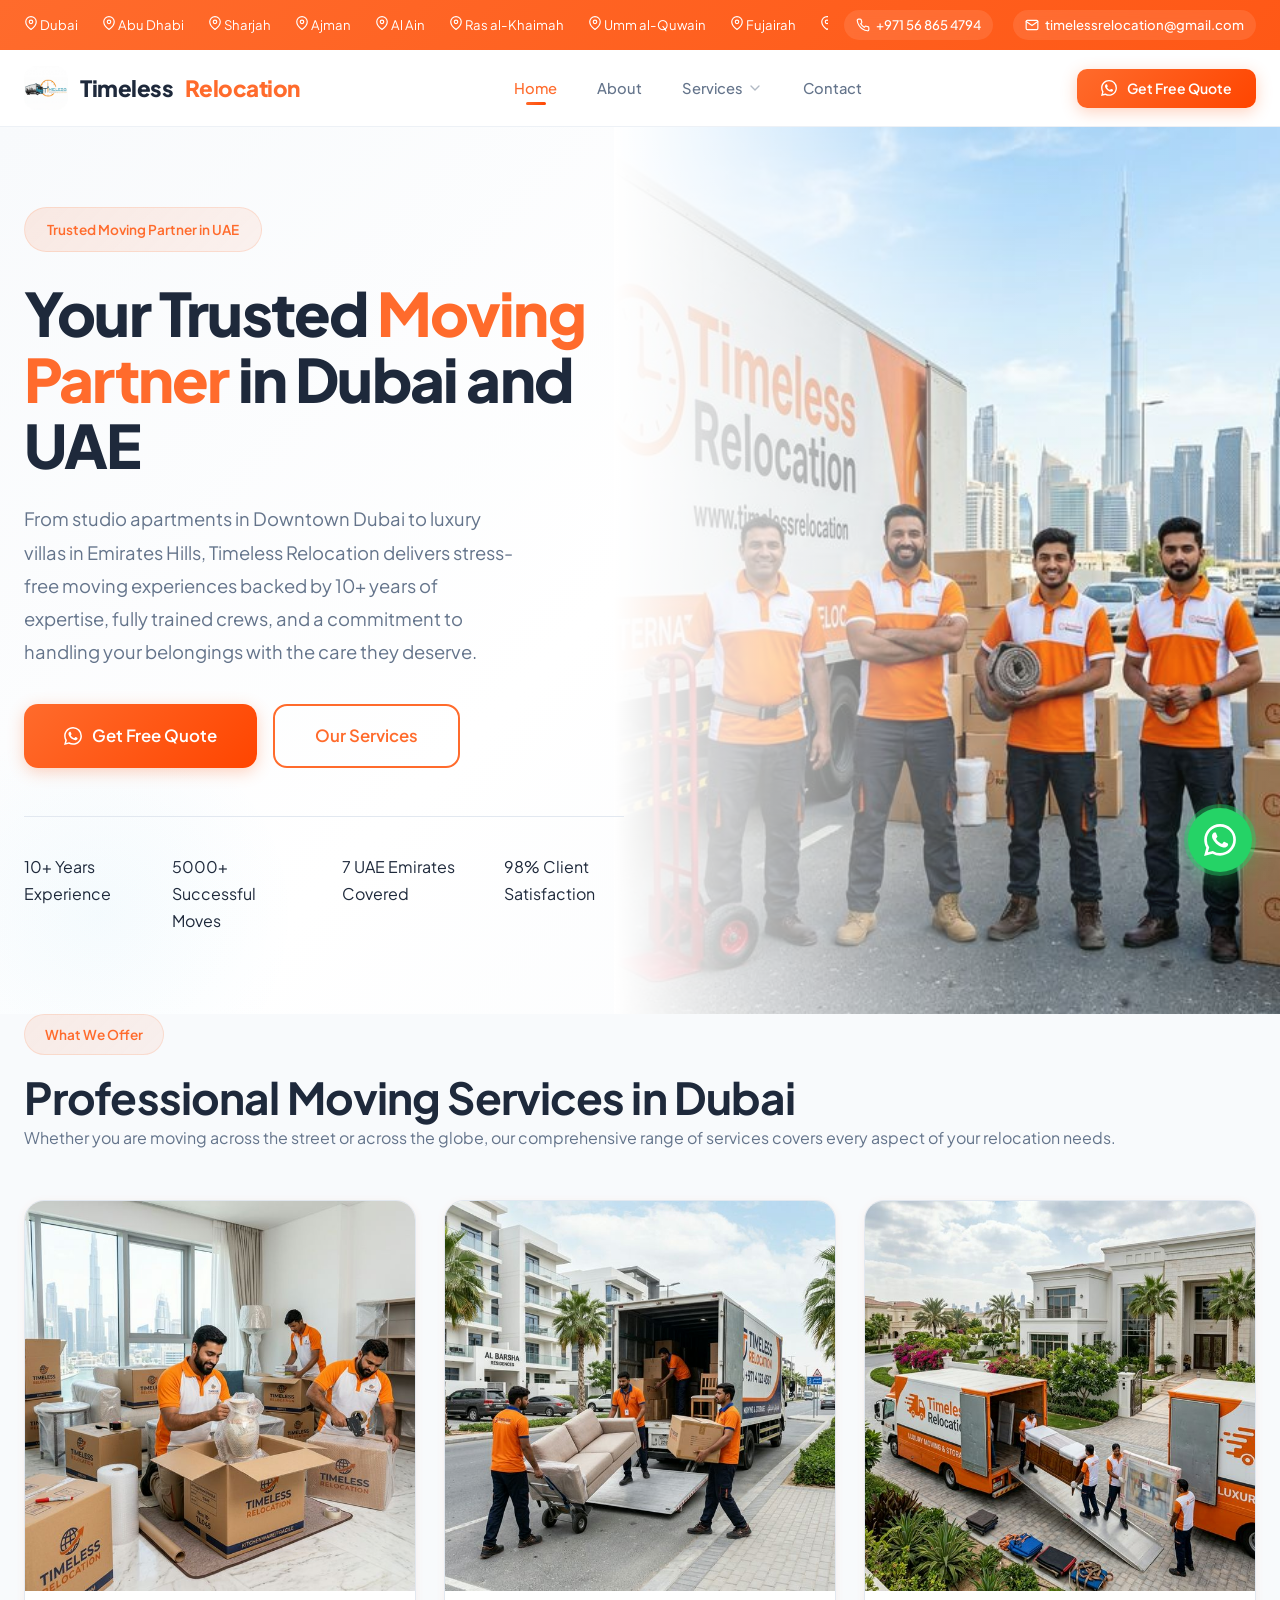
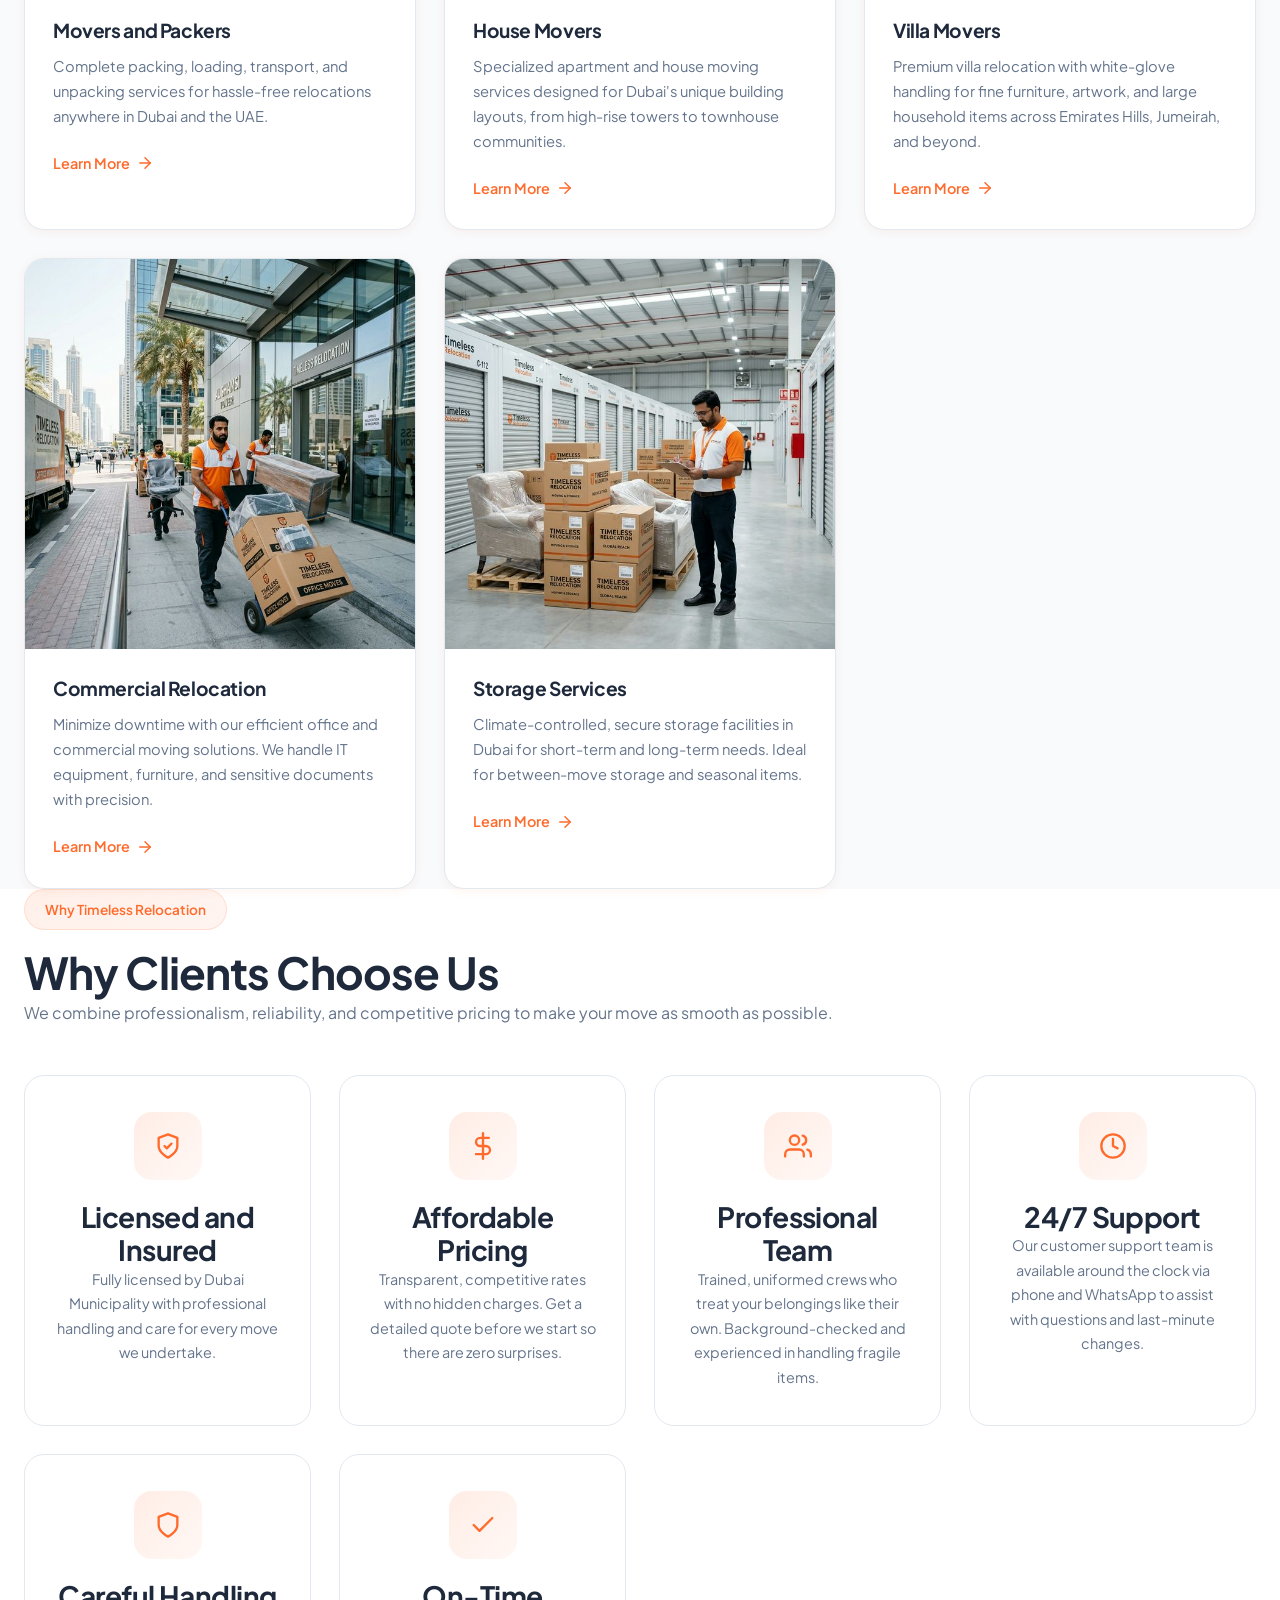
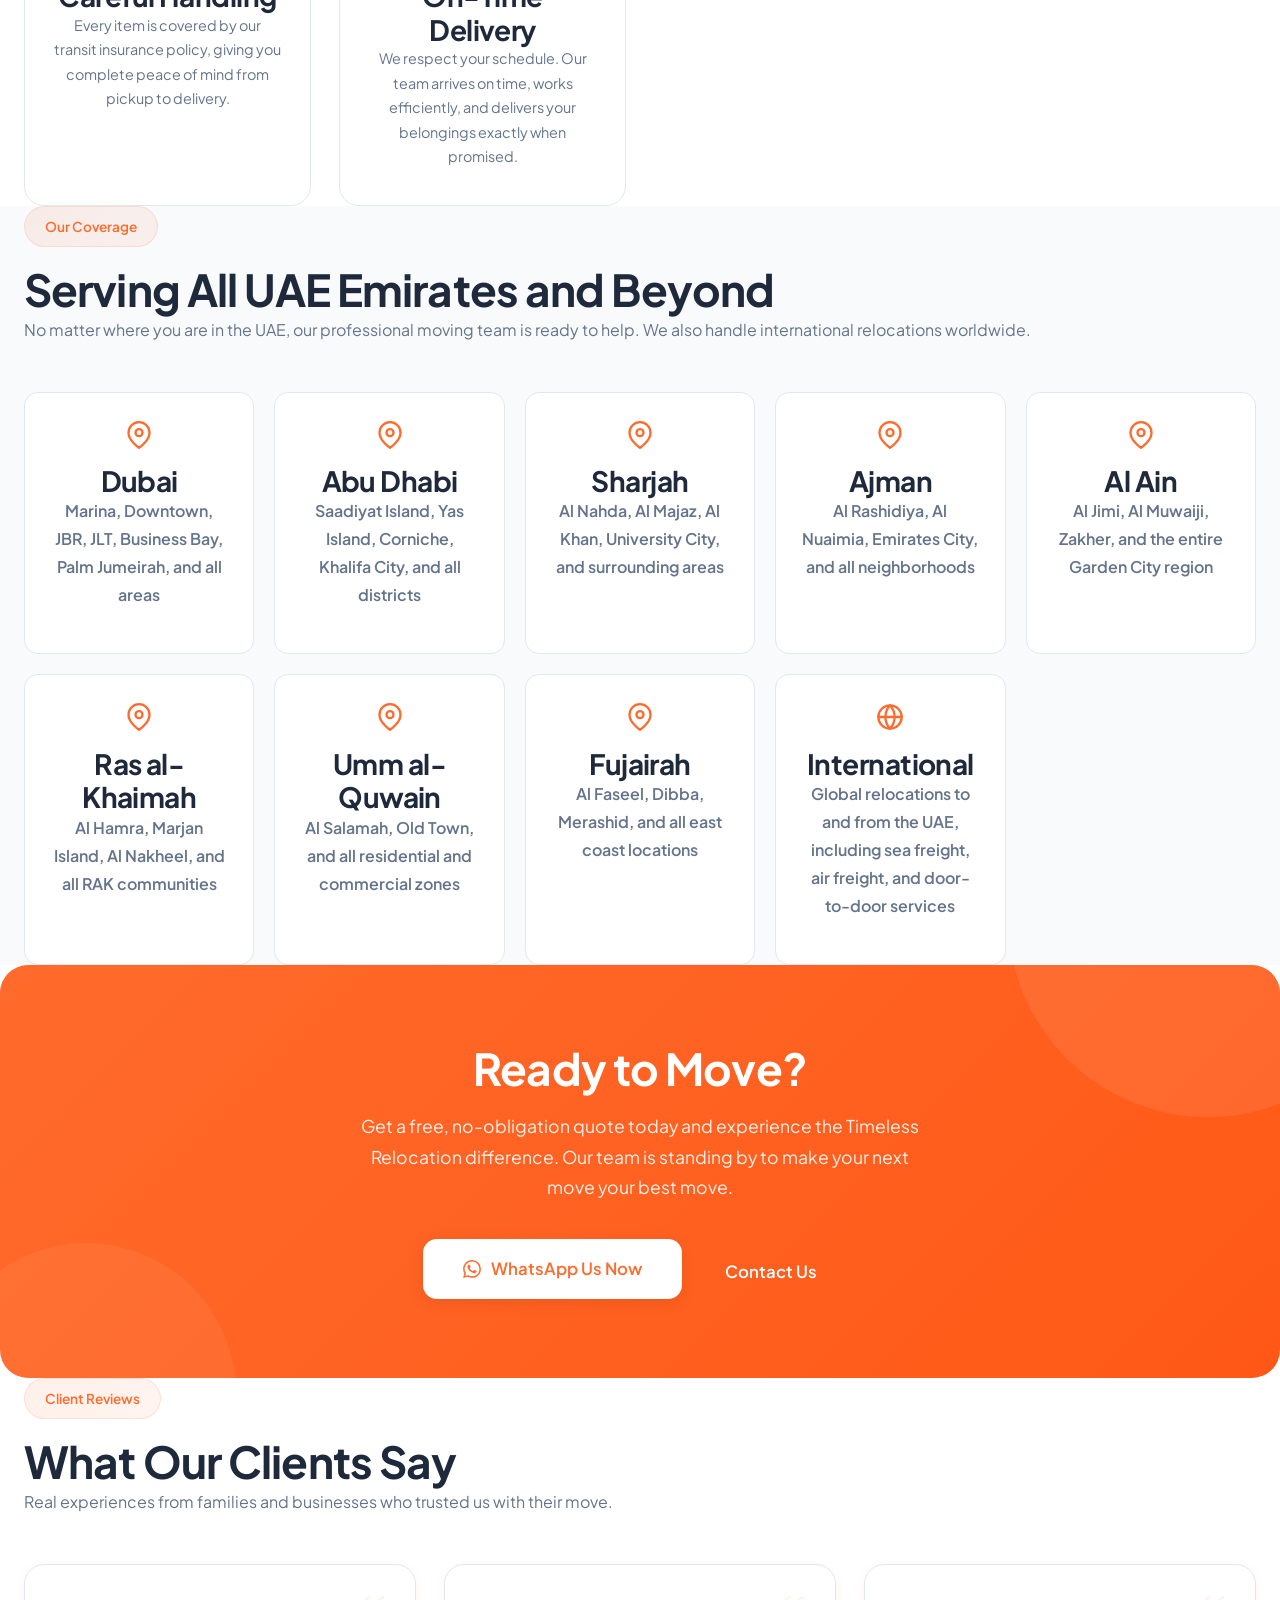
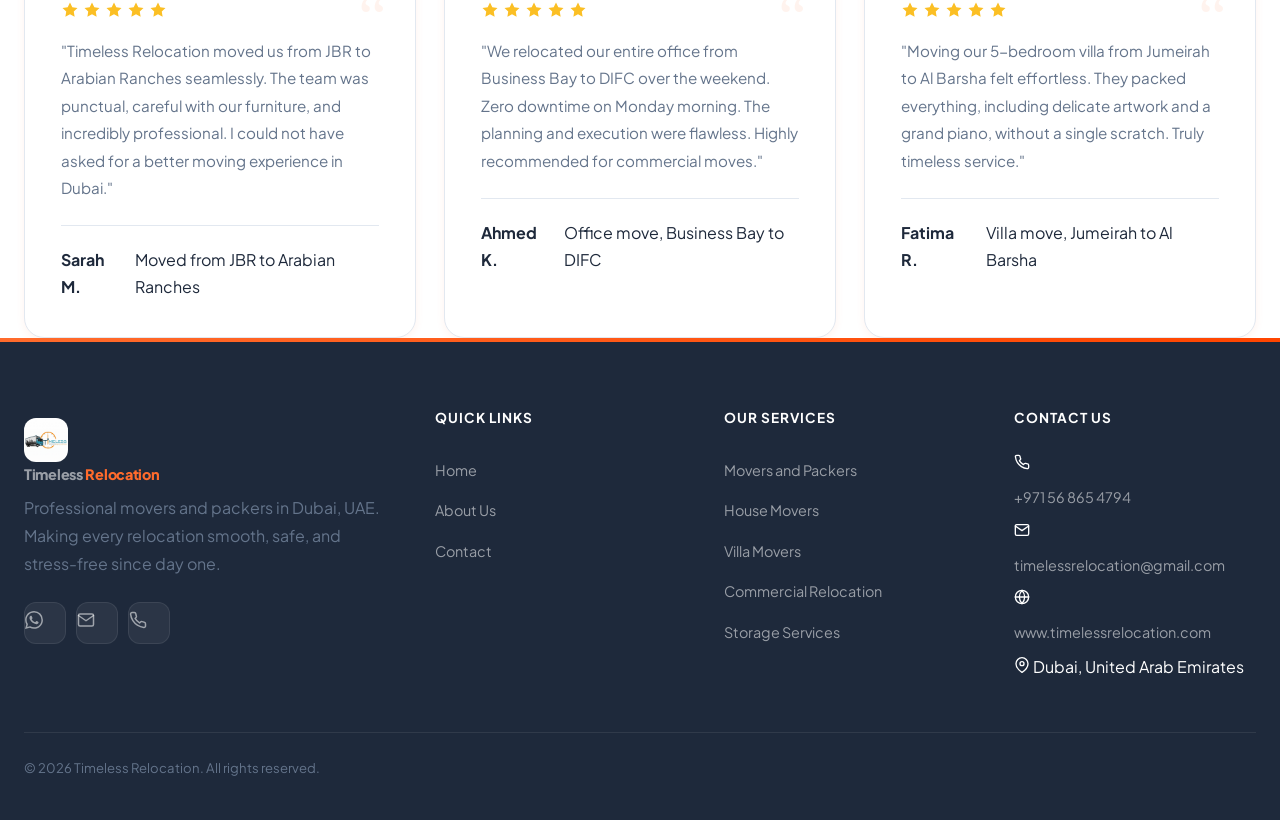
==== index.html @ e127eab0 "Timeless Relocation website: complete build with new design 8-page movers and packers website for Du" ====
<!DOCTYPE html>
<html lang="en">
<head>
  <meta charset="UTF-8">
  <meta name="viewport" content="width=device-width, initial-scale=1.0">
  <meta http-equiv="X-UA-Compatible" content="IE=edge">

  <title>Timeless Relocation | Professional Movers and Packers in Dubai, UAE</title>
  <meta name="description" content="Timeless Relocation is a trusted moving company in Dubai, UAE. Professional movers and packers offering residential, commercial, villa moving, and storage services across all 7 emirates and internationally.">
  <meta name="keywords" content="movers and packers dubai, moving company dubai, house movers dubai, villa movers dubai, commercial relocation uae, storage services dubai, international movers uae, timeless relocation">
  <meta name="author" content="Timeless Relocation">
  <meta name="robots" content="index, follow, max-image-preview:large, max-snippet:-1, max-video-preview:-1">
  <link rel="canonical" href="https://www.timelessrelocation.com/">

  <!-- Open Graph -->
  <meta property="og:type" content="website">
  <meta property="og:title" content="Timeless Relocation | Professional Movers and Packers in Dubai, UAE">
  <meta property="og:description" content="Dubai's trusted moving partner. Professional movers and packers with 10+ years of experience. Residential, commercial, and international relocations across the UAE.">
  <meta property="og:url" content="https://www.timelessrelocation.com/">
  <meta property="og:site_name" content="Timeless Relocation">
  <meta property="og:image" content="https://www.timelessrelocation.com/images/hero-banner.png">
  <meta property="og:image:width" content="1200">
  <meta property="og:image:height" content="630">
  <meta property="og:locale" content="en_AE">

  <!-- Twitter Card -->
  <meta name="twitter:card" content="summary_large_image">
  <meta name="twitter:title" content="Timeless Relocation | Professional Movers and Packers in Dubai, UAE">
  <meta name="twitter:description" content="Dubai's trusted moving partner. Professional movers and packers with 10+ years of experience across all UAE emirates.">
  <meta name="twitter:image" content="https://www.timelessrelocation.com/images/hero-banner.png">

  <!-- Preload hero image -->
  <link rel="preload" as="image" href="images/hero-banner.png">

  <!-- Google Fonts -->
  <link rel="preconnect" href="https://fonts.googleapis.com">
  <link rel="preconnect" href="https://fonts.gstatic.com" crossorigin>
  <link href="https://fonts.googleapis.com/css2?family=Plus+Jakarta+Sans:wght@400;500;600;700;800&display=swap" rel="stylesheet">

  <!-- Stylesheet -->
  <link rel="stylesheet" href="css/style.css">

  <!-- Schema.org - MovingCompany -->
  <script type="application/ld+json">
  {
    "@context": "https://schema.org",
    "@type": "MovingCompany",
    "name": "Timeless Relocation",
    "url": "https://www.timelessrelocation.com",
    "logo": "https://www.timelessrelocation.com/images/hero-banner.png",
    "description": "Professional movers and packers in Dubai, UAE. Residential, commercial, villa moving, and storage services across all emirates and internationally.",
    "telephone": "+971568654794",
    "email": "timelessrelocation@gmail.com",
    "address": {
      "@type": "PostalAddress",
      "addressLocality": "Dubai",
      "addressRegion": "Dubai",
      "addressCountry": "AE"
    },
    "areaServed": [
      { "@type": "City", "name": "Dubai" },
      { "@type": "City", "name": "Abu Dhabi" },
      { "@type": "City", "name": "Sharjah" },
      { "@type": "City", "name": "Ajman" },
      { "@type": "City", "name": "Al Ain" },
      { "@type": "City", "name": "Ras al-Khaimah" },
      { "@type": "City", "name": "Umm al-Quwain" },
      { "@type": "City", "name": "Fujairah" }
    ],
    "sameAs": [],
    "priceRange": "$$"
  }
  </script>

  <!-- Schema.org - WebSite -->
  <script type="application/ld+json">
  {
    "@context": "https://schema.org",
    "@type": "WebSite",
    "name": "Timeless Relocation",
    "url": "https://www.timelessrelocation.com",
    "potentialAction": {
      "@type": "SearchAction",
      "target": "https://www.timelessrelocation.com/?s={search_term_string}",
      "query-input": "required name=search_term_string"
    }
  }
  </script>

  <!-- Schema.org - BreadcrumbList -->
  <script type="application/ld+json">
  {
    "@context": "https://schema.org",
    "@type": "BreadcrumbList",
    "itemListElement": [
      {
        "@type": "ListItem",
        "position": 1,
        "name": "Home",
        "item": "https://www.timelessrelocation.com/"
      }
    ]
  }
  </script>
</head>
<body>

  <!-- ============================
       TOP BAR
  ============================= -->
  <div class="top-bar">
    <div class="container top-bar-inner">
      <div class="top-bar-marquee">
        <div class="marquee-track">
          <span><svg xmlns="http://www.w3.org/2000/svg" width="14" height="14" viewBox="0 0 24 24" fill="none" stroke="currentColor" stroke-width="2" stroke-linecap="round" stroke-linejoin="round"><path d="M21 10c0 7-9 13-9 13s-9-6-9-13a9 9 0 0118 0z"/><circle cx="12" cy="10" r="3"/></svg> Dubai</span>
          <span><svg xmlns="http://www.w3.org/2000/svg" width="14" height="14" viewBox="0 0 24 24" fill="none" stroke="currentColor" stroke-width="2" stroke-linecap="round" stroke-linejoin="round"><path d="M21 10c0 7-9 13-9 13s-9-6-9-13a9 9 0 0118 0z"/><circle cx="12" cy="10" r="3"/></svg> Abu Dhabi</span>
          <span><svg xmlns="http://www.w3.org/2000/svg" width="14" height="14" viewBox="0 0 24 24" fill="none" stroke="currentColor" stroke-width="2" stroke-linecap="round" stroke-linejoin="round"><path d="M21 10c0 7-9 13-9 13s-9-6-9-13a9 9 0 0118 0z"/><circle cx="12" cy="10" r="3"/></svg> Sharjah</span>
          <span><svg xmlns="http://www.w3.org/2000/svg" width="14" height="14" viewBox="0 0 24 24" fill="none" stroke="currentColor" stroke-width="2" stroke-linecap="round" stroke-linejoin="round"><path d="M21 10c0 7-9 13-9 13s-9-6-9-13a9 9 0 0118 0z"/><circle cx="12" cy="10" r="3"/></svg> Ajman</span>
          <span><svg xmlns="http://www.w3.org/2000/svg" width="14" height="14" viewBox="0 0 24 24" fill="none" stroke="currentColor" stroke-width="2" stroke-linecap="round" stroke-linejoin="round"><path d="M21 10c0 7-9 13-9 13s-9-6-9-13a9 9 0 0118 0z"/><circle cx="12" cy="10" r="3"/></svg> Al Ain</span>
          <span><svg xmlns="http://www.w3.org/2000/svg" width="14" height="14" viewBox="0 0 24 24" fill="none" stroke="currentColor" stroke-width="2" stroke-linecap="round" stroke-linejoin="round"><path d="M21 10c0 7-9 13-9 13s-9-6-9-13a9 9 0 0118 0z"/><circle cx="12" cy="10" r="3"/></svg> Ras al-Khaimah</span>
          <span><svg xmlns="http://www.w3.org/2000/svg" width="14" height="14" viewBox="0 0 24 24" fill="none" stroke="currentColor" stroke-width="2" stroke-linecap="round" stroke-linejoin="round"><path d="M21 10c0 7-9 13-9 13s-9-6-9-13a9 9 0 0118 0z"/><circle cx="12" cy="10" r="3"/></svg> Umm al-Quwain</span>
          <span><svg xmlns="http://www.w3.org/2000/svg" width="14" height="14" viewBox="0 0 24 24" fill="none" stroke="currentColor" stroke-width="2" stroke-linecap="round" stroke-linejoin="round"><path d="M21 10c0 7-9 13-9 13s-9-6-9-13a9 9 0 0118 0z"/><circle cx="12" cy="10" r="3"/></svg> Fujairah</span>
          <span><svg xmlns="http://www.w3.org/2000/svg" width="14" height="14" viewBox="0 0 24 24" fill="none" stroke="currentColor" stroke-width="2" stroke-linecap="round" stroke-linejoin="round"><path d="M21 10c0 7-9 13-9 13s-9-6-9-13a9 9 0 0118 0z"/><circle cx="12" cy="10" r="3"/></svg> Across the Globe</span>
          <!-- Duplicated for seamless loop -->
          <span><svg xmlns="http://www.w3.org/2000/svg" width="14" height="14" viewBox="0 0 24 24" fill="none" stroke="currentColor" stroke-width="2" stroke-linecap="round" stroke-linejoin="round"><path d="M21 10c0 7-9 13-9 13s-9-6-9-13a9 9 0 0118 0z"/><circle cx="12" cy="10" r="3"/></svg> Dubai</span>
          <span><svg xmlns="http://www.w3.org/2000/svg" width="14" height="14" viewBox="0 0 24 24" fill="none" stroke="currentColor" stroke-width="2" stroke-linecap="round" stroke-linejoin="round"><path d="M21 10c0 7-9 13-9 13s-9-6-9-13a9 9 0 0118 0z"/><circle cx="12" cy="10" r="3"/></svg> Abu Dhabi</span>
          <span><svg xmlns="http://www.w3.org/2000/svg" width="14" height="14" viewBox="0 0 24 24" fill="none" stroke="currentColor" stroke-width="2" stroke-linecap="round" stroke-linejoin="round"><path d="M21 10c0 7-9 13-9 13s-9-6-9-13a9 9 0 0118 0z"/><circle cx="12" cy="10" r="3"/></svg> Sharjah</span>
          <span><svg xmlns="http://www.w3.org/2000/svg" width="14" height="14" viewBox="0 0 24 24" fill="none" stroke="currentColor" stroke-width="2" stroke-linecap="round" stroke-linejoin="round"><path d="M21 10c0 7-9 13-9 13s-9-6-9-13a9 9 0 0118 0z"/><circle cx="12" cy="10" r="3"/></svg> Ajman</span>
          <span><svg xmlns="http://www.w3.org/2000/svg" width="14" height="14" viewBox="0 0 24 24" fill="none" stroke="currentColor" stroke-width="2" stroke-linecap="round" stroke-linejoin="round"><path d="M21 10c0 7-9 13-9 13s-9-6-9-13a9 9 0 0118 0z"/><circle cx="12" cy="10" r="3"/></svg> Al Ain</span>
          <span><svg xmlns="http://www.w3.org/2000/svg" width="14" height="14" viewBox="0 0 24 24" fill="none" stroke="currentColor" stroke-width="2" stroke-linecap="round" stroke-linejoin="round"><path d="M21 10c0 7-9 13-9 13s-9-6-9-13a9 9 0 0118 0z"/><circle cx="12" cy="10" r="3"/></svg> Ras al-Khaimah</span>
          <span><svg xmlns="http://www.w3.org/2000/svg" width="14" height="14" viewBox="0 0 24 24" fill="none" stroke="currentColor" stroke-width="2" stroke-linecap="round" stroke-linejoin="round"><path d="M21 10c0 7-9 13-9 13s-9-6-9-13a9 9 0 0118 0z"/><circle cx="12" cy="10" r="3"/></svg> Umm al-Quwain</span>
          <span><svg xmlns="http://www.w3.org/2000/svg" width="14" height="14" viewBox="0 0 24 24" fill="none" stroke="currentColor" stroke-width="2" stroke-linecap="round" stroke-linejoin="round"><path d="M21 10c0 7-9 13-9 13s-9-6-9-13a9 9 0 0118 0z"/><circle cx="12" cy="10" r="3"/></svg> Fujairah</span>
          <span><svg xmlns="http://www.w3.org/2000/svg" width="14" height="14" viewBox="0 0 24 24" fill="none" stroke="currentColor" stroke-width="2" stroke-linecap="round" stroke-linejoin="round"><path d="M21 10c0 7-9 13-9 13s-9-6-9-13a9 9 0 0118 0z"/><circle cx="12" cy="10" r="3"/></svg> Across the Globe</span>
        </div>
      </div>
      <div class="top-bar-contact">
        <a href="tel:+971568654794">
          <svg xmlns="http://www.w3.org/2000/svg" width="14" height="14" viewBox="0 0 24 24" fill="none" stroke="currentColor" stroke-width="2" stroke-linecap="round" stroke-linejoin="round"><path d="M22 16.92v3a2 2 0 01-2.18 2 19.79 19.79 0 01-8.63-3.07 19.5 19.5 0 01-6-6 19.79 19.79 0 01-3.07-8.67A2 2 0 014.11 2h3a2 2 0 012 1.72c.127.96.362 1.903.7 2.81a2 2 0 01-.45 2.11L8.09 9.91a16 16 0 006 6l1.27-1.27a2 2 0 012.11-.45c.907.338 1.85.573 2.81.7A2 2 0 0122 16.92z"/></svg>
          +971 56 865 4794
        </a>
        <a href="mailto:timelessrelocation@gmail.com">
          <svg xmlns="http://www.w3.org/2000/svg" width="14" height="14" viewBox="0 0 24 24" fill="none" stroke="currentColor" stroke-width="2" stroke-linecap="round" stroke-linejoin="round"><path d="M4 4h16c1.1 0 2 .9 2 2v12c0 1.1-.9 2-2 2H4c-1.1 0-2-.9-2-2V6c0-1.1.9-2 2-2z"/><polyline points="22,6 12,13 2,6"/></svg>
          timelessrelocation@gmail.com
        </a>
      </div>
    </div>
  </div>

  <!-- ============================
       NAVBAR
  ============================= -->
  <header>
    <nav class="navbar" role="navigation" aria-label="Main navigation">
      <div class="container nav-inner">
        <a href="index.html" class="nav-logo">
          <div class="logo-icon"><img src="images/Timeless_Logo.png" alt="Timeless Relocation Logo" width="40" height="40"></div>
          Timeless <span>Relocation</span>
        </a>

        <div class="nav-links">
          <a href="index.html" class="active">Home</a>
          <a href="about.html">About</a>
          <div class="dropdown">
            <a href="#" class="dropdown-toggle">
              Services
              <svg xmlns="http://www.w3.org/2000/svg" width="14" height="14" viewBox="0 0 24 24" fill="none" stroke="currentColor" stroke-width="2" stroke-linecap="round" stroke-linejoin="round"><polyline points="6 9 12 15 18 9"/></svg>
            </a>
            <div class="dropdown-menu">
              <a href="services/movers-and-packers.html">
                <div class="menu-icon">
                  <svg xmlns="http://www.w3.org/2000/svg" width="18" height="18" viewBox="0 0 24 24" fill="none" stroke="currentColor" stroke-width="2" stroke-linecap="round" stroke-linejoin="round"><rect x="1" y="3" width="15" height="13"/><polygon points="16 8 20 8 23 11 23 16 16 16 16 8"/><circle cx="5.5" cy="18.5" r="2.5"/><circle cx="18.5" cy="18.5" r="2.5"/></svg>
                </div>
                Movers and Packers
              </a>
              <a href="services/house-movers.html">
                <div class="menu-icon">
                  <svg xmlns="http://www.w3.org/2000/svg" width="18" height="18" viewBox="0 0 24 24" fill="none" stroke="currentColor" stroke-width="2" stroke-linecap="round" stroke-linejoin="round"><path d="M3 9l9-7 9 7v11a2 2 0 01-2 2H5a2 2 0 01-2-2z"/><polyline points="9 22 9 12 15 12 15 22"/></svg>
                </div>
                House Movers
              </a>
              <a href="services/villa-movers.html">
                <div class="menu-icon">
                  <svg xmlns="http://www.w3.org/2000/svg" width="18" height="18" viewBox="0 0 24 24" fill="none" stroke="currentColor" stroke-width="2" stroke-linecap="round" stroke-linejoin="round"><path d="M3 9l9-7 9 7v11a2 2 0 01-2 2H5a2 2 0 01-2-2z"/><polyline points="9 22 9 12 15 12 15 22"/></svg>
                </div>
                Villa Movers
              </a>
              <a href="services/commercial-relocation.html">
                <div class="menu-icon">
                  <svg xmlns="http://www.w3.org/2000/svg" width="18" height="18" viewBox="0 0 24 24" fill="none" stroke="currentColor" stroke-width="2" stroke-linecap="round" stroke-linejoin="round"><rect x="2" y="7" width="20" height="14" rx="2" ry="2"/><path d="M16 21V5a2 2 0 00-2-2h-4a2 2 0 00-2 2v16"/></svg>
                </div>
                Commercial Relocation
              </a>
              <a href="services/storage-services.html">
                <div class="menu-icon">
                  <svg xmlns="http://www.w3.org/2000/svg" width="18" height="18" viewBox="0 0 24 24" fill="none" stroke="currentColor" stroke-width="2" stroke-linecap="round" stroke-linejoin="round"><path d="M21 16V8a2 2 0 00-1-1.73l-7-4a2 2 0 00-2 0l-7 4A2 2 0 003 8v8a2 2 0 001 1.73l7 4a2 2 0 002 0l7-4A2 2 0 0021 16z"/><polyline points="3.27 6.96 12 12.01 20.73 6.96"/><line x1="12" y1="22.08" x2="12" y2="12"/></svg>
                </div>
                Storage Services
              </a>
            </div>
          </div>
          <a href="contact.html">Contact</a>
        </div>

        <div class="nav-cta">
          <a href="https://wa.me/971568654794?text=Hello!%20I%20need%20a%20free%20moving%20quote." class="btn btn-primary btn-sm" target="_blank" rel="noopener">
            <svg xmlns="http://www.w3.org/2000/svg" width="16" height="16" viewBox="0 0 24 24" fill="currentColor"><path d="M17.472 14.382c-.297-.149-1.758-.867-2.03-.967-.273-.099-.471-.148-.67.15-.197.297-.767.966-.94 1.164-.173.199-.347.223-.644.075-.297-.15-1.255-.463-2.39-1.475-.883-.788-1.48-1.761-1.653-2.059-.173-.297-.018-.458.13-.606.134-.133.298-.347.446-.52.149-.174.198-.298.298-.497.099-.198.05-.371-.025-.52-.075-.149-.669-1.612-.916-2.207-.242-.579-.487-.5-.669-.51-.173-.008-.371-.01-.57-.01-.198 0-.52.074-.792.372-.272.297-1.04 1.016-1.04 2.479 0 1.462 1.065 2.875 1.213 3.074.149.198 2.096 3.2 5.077 4.487.709.306 1.262.489 1.694.625.712.227 1.36.195 1.871.118.571-.085 1.758-.719 2.006-1.413.248-.694.248-1.289.173-1.413-.074-.124-.272-.198-.57-.347m-5.421 7.403h-.004a9.87 9.87 0 01-5.031-1.378l-.361-.214-3.741.982.998-3.648-.235-.374a9.86 9.86 0 01-1.51-5.26c.001-5.45 4.436-9.884 9.888-9.884 2.64 0 5.122 1.03 6.988 2.898a9.825 9.825 0 012.893 6.994c-.003 5.45-4.437 9.884-9.885 9.884m8.413-18.297A11.815 11.815 0 0012.05 0C5.495 0 .16 5.335.157 11.892c0 2.096.547 4.142 1.588 5.945L.057 24l6.305-1.654a11.882 11.882 0 005.683 1.448h.005c6.554 0 11.89-5.335 11.893-11.893a11.821 11.821 0 00-3.48-8.413z"/></svg>
            Get Free Quote
          </a>
        </div>

        <button class="mobile-toggle" aria-label="Open menu">
          <svg xmlns="http://www.w3.org/2000/svg" width="24" height="24" viewBox="0 0 24 24" fill="none" stroke="currentColor" stroke-width="2" stroke-linecap="round" stroke-linejoin="round"><line x1="3" y1="12" x2="21" y2="12"/><line x1="3" y1="6" x2="21" y2="6"/><line x1="3" y1="18" x2="21" y2="18"/></svg>
        </button>
      </div>
    </nav>
  </header>

  <!-- ============================
       MOBILE MENU
  ============================= -->
  <div class="mobile-overlay"></div>
  <div class="mobile-menu">
    <div class="mobile-menu-header">
      <a href="index.html" class="nav-logo">
        <div class="logo-icon"><img src="images/Timeless_Logo.png" alt="Timeless Relocation Logo" width="40" height="40"></div>
        Timeless <span>Relocation</span>
      </a>
      <button class="mobile-menu-close" aria-label="Close menu">
        <svg xmlns="http://www.w3.org/2000/svg" width="24" height="24" viewBox="0 0 24 24" fill="none" stroke="currentColor" stroke-width="2" stroke-linecap="round" stroke-linejoin="round"><line x1="18" y1="6" x2="6" y2="18"/><line x1="6" y1="6" x2="18" y2="18"/></svg>
      </button>
    </div>
    <div class="mobile-nav-links">
      <a href="index.html" class="active">Home</a>
      <a href="about.html">About</a>
      <a href="#" class="mobile-dropdown-toggle">
        Services
        <svg xmlns="http://www.w3.org/2000/svg" width="16" height="16" viewBox="0 0 24 24" fill="none" stroke="currentColor" stroke-width="2" stroke-linecap="round" stroke-linejoin="round"><polyline points="6 9 12 15 18 9"/></svg>
      </a>
      <div class="mobile-dropdown-items">
        <a href="services/movers-and-packers.html">Movers and Packers</a>
        <a href="services/house-movers.html">House Movers</a>
        <a href="services/villa-movers.html">Villa Movers</a>
        <a href="services/commercial-relocation.html">Commercial Relocation</a>
        <a href="services/storage-services.html">Storage Services</a>
      </div>
      <a href="contact.html">Contact</a>
    </div>
    <div style="margin-top: 24px;">
      <a href="https://wa.me/971568654794?text=Hello!%20I%20need%20a%20free%20moving%20quote." class="btn btn-primary" target="_blank" rel="noopener" style="width: 100%; text-align: center;">
        <svg xmlns="http://www.w3.org/2000/svg" width="16" height="16" viewBox="0 0 24 24" fill="currentColor"><path d="M17.472 14.382c-.297-.149-1.758-.867-2.03-.967-.273-.099-.471-.148-.67.15-.197.297-.767.966-.94 1.164-.173.199-.347.223-.644.075-.297-.15-1.255-.463-2.39-1.475-.883-.788-1.48-1.761-1.653-2.059-.173-.297-.018-.458.13-.606.134-.133.298-.347.446-.52.149-.174.198-.298.298-.497.099-.198.05-.371-.025-.52-.075-.149-.669-1.612-.916-2.207-.242-.579-.487-.5-.669-.51-.173-.008-.371-.01-.57-.01-.198 0-.52.074-.792.372-.272.297-1.04 1.016-1.04 2.479 0 1.462 1.065 2.875 1.213 3.074.149.198 2.096 3.2 5.077 4.487.709.306 1.262.489 1.694.625.712.227 1.36.195 1.871.118.571-.085 1.758-.719 2.006-1.413.248-.694.248-1.289.173-1.413-.074-.124-.272-.198-.57-.347m-5.421 7.403h-.004a9.87 9.87 0 01-5.031-1.378l-.361-.214-3.741.982.998-3.648-.235-.374a9.86 9.86 0 01-1.51-5.26c.001-5.45 4.436-9.884 9.888-9.884 2.64 0 5.122 1.03 6.988 2.898a9.825 9.825 0 012.893 6.994c-.003 5.45-4.437 9.884-9.885 9.884m8.413-18.297A11.815 11.815 0 0012.05 0C5.495 0 .16 5.335.157 11.892c0 2.096.547 4.142 1.588 5.945L.057 24l6.305-1.654a11.882 11.882 0 005.683 1.448h.005c6.554 0 11.89-5.335 11.893-11.893a11.821 11.821 0 00-3.48-8.413z"/></svg>
        Get Free Quote on WhatsApp
      </a>
    </div>
  </div>

  <!-- ============================
       HERO SECTION
  ============================= -->
  <section class="hero">
    <div class="container">
      <div class="hero-content fade-in">
        <div class="hero-badge">Trusted Moving Partner in UAE</div>
        <h1>Your Trusted <span>Moving Partner</span> in Dubai and UAE</h1>
        <p>From studio apartments in Downtown Dubai to luxury villas in Emirates Hills, Timeless Relocation delivers stress-free moving experiences backed by 10+ years of expertise, fully trained crews, and a commitment to handling your belongings with the care they deserve.</p>
        <div class="hero-buttons">
          <a href="https://wa.me/971568654794?text=Hello!%20I%20need%20a%20free%20moving%20quote." class="btn btn-primary btn-lg" target="_blank" rel="noopener">
            <svg xmlns="http://www.w3.org/2000/svg" width="18" height="18" viewBox="0 0 24 24" fill="currentColor"><path d="M17.472 14.382c-.297-.149-1.758-.867-2.03-.967-.273-.099-.471-.148-.67.15-.197.297-.767.966-.94 1.164-.173.199-.347.223-.644.075-.297-.15-1.255-.463-2.39-1.475-.883-.788-1.48-1.761-1.653-2.059-.173-.297-.018-.458.13-.606.134-.133.298-.347.446-.52.149-.174.198-.298.298-.497.099-.198.05-.371-.025-.52-.075-.149-.669-1.612-.916-2.207-.242-.579-.487-.5-.669-.51-.173-.008-.371-.01-.57-.01-.198 0-.52.074-.792.372-.272.297-1.04 1.016-1.04 2.479 0 1.462 1.065 2.875 1.213 3.074.149.198 2.096 3.2 5.077 4.487.709.306 1.262.489 1.694.625.712.227 1.36.195 1.871.118.571-.085 1.758-.719 2.006-1.413.248-.694.248-1.289.173-1.413-.074-.124-.272-.198-.57-.347m-5.421 7.403h-.004a9.87 9.87 0 01-5.031-1.378l-.361-.214-3.741.982.998-3.648-.235-.374a9.86 9.86 0 01-1.51-5.26c.001-5.45 4.436-9.884 9.888-9.884 2.64 0 5.122 1.03 6.988 2.898a9.825 9.825 0 012.893 6.994c-.003 5.45-4.437 9.884-9.885 9.884m8.413-18.297A11.815 11.815 0 0012.05 0C5.495 0 .16 5.335.157 11.892c0 2.096.547 4.142 1.588 5.945L.057 24l6.305-1.654a11.882 11.882 0 005.683 1.448h.005c6.554 0 11.89-5.335 11.893-11.893a11.821 11.821 0 00-3.48-8.413z"/></svg>
            Get Free Quote
          </a>
          <a href="services/movers-and-packers.html" class="btn btn-outline btn-lg">Our Services</a>
        </div>
        <div class="hero-stats">
          <div class="hero-stat">
            <span class="hero-stat-number" data-count="10" data-suffix="+">0+</span>
            <span class="hero-stat-label">Years Experience</span>
          </div>
          <div class="hero-stat">
            <span class="hero-stat-number" data-count="5000" data-suffix="+">0+</span>
            <span class="hero-stat-label">Successful Moves</span>
          </div>
          <div class="hero-stat">
            <span class="hero-stat-number" data-count="7" data-suffix="">0</span>
            <span class="hero-stat-label">UAE Emirates Covered</span>
          </div>
          <div class="hero-stat">
            <span class="hero-stat-number" data-count="98" data-suffix="%">0%</span>
            <span class="hero-stat-label">Client Satisfaction</span>
          </div>
        </div>
      </div>
    </div>
    <div class="hero-bg">
      <img src="images/hero-banner.png" alt="Professional movers and packers in Dubai by Timeless Relocation" fetchpriority="high" onerror="this.style.display='none'; this.parentElement.style.background='linear-gradient(135deg, #1a1a2e 0%, #16213e 50%, #0f3460 100%)';">
    </div>
  </section>

  <!-- ============================
       SERVICES SECTION
  ============================= -->
  <section class="section bg-light" id="services">
    <div class="container">
      <div class="section-header fade-in">
        <span class="section-badge">What We Offer</span>
        <h2>Professional Moving Services in Dubai</h2>
        <p>Whether you are moving across the street or across the globe, our comprehensive range of services covers every aspect of your relocation needs.</p>
      </div>
      <div class="services-grid">

        <div class="service-card fade-in">
          <div class="service-card-image">
            <img src="images/movers-packers.png" alt="Movers and Packers in Dubai" loading="lazy" onerror="this.style.display='none'; this.parentElement.style.background='linear-gradient(135deg, #667eea 0%, #764ba2 100%)';">
          </div>
          <div class="service-card-body">
            <h3>Movers and Packers</h3>
            <p>Complete packing, loading, transport, and unpacking services for hassle-free relocations anywhere in Dubai and the UAE.</p>
            <a href="services/movers-and-packers.html" class="service-link">Learn More <svg xmlns="http://www.w3.org/2000/svg" width="16" height="16" viewBox="0 0 24 24" fill="none" stroke="currentColor" stroke-width="2" stroke-linecap="round" stroke-linejoin="round"><line x1="5" y1="12" x2="19" y2="12"/><polyline points="12 5 19 12 12 19"/></svg></a>
          </div>
        </div>

        <div class="service-card fade-in">
          <div class="service-card-image">
            <img src="images/house-movers.png" alt="House Movers in Dubai" loading="lazy" onerror="this.style.display='none'; this.parentElement.style.background='linear-gradient(135deg, #f093fb 0%, #f5576c 100%)';">
          </div>
          <div class="service-card-body">
            <h3>House Movers</h3>
            <p>Specialized apartment and house moving services designed for Dubai's unique building layouts, from high-rise towers to townhouse communities.</p>
            <a href="services/house-movers.html" class="service-link">Learn More <svg xmlns="http://www.w3.org/2000/svg" width="16" height="16" viewBox="0 0 24 24" fill="none" stroke="currentColor" stroke-width="2" stroke-linecap="round" stroke-linejoin="round"><line x1="5" y1="12" x2="19" y2="12"/><polyline points="12 5 19 12 12 19"/></svg></a>
          </div>
        </div>

        <div class="service-card fade-in">
          <div class="service-card-image">
            <img src="images/villa-movers.png" alt="Villa Movers in Dubai" loading="lazy" onerror="this.style.display='none'; this.parentElement.style.background='linear-gradient(135deg, #4facfe 0%, #00f2fe 100%)';">
          </div>
          <div class="service-card-body">
            <h3>Villa Movers</h3>
            <p>Premium villa relocation with white-glove handling for fine furniture, artwork, and large household items across Emirates Hills, Jumeirah, and beyond.</p>
            <a href="services/villa-movers.html" class="service-link">Learn More <svg xmlns="http://www.w3.org/2000/svg" width="16" height="16" viewBox="0 0 24 24" fill="none" stroke="currentColor" stroke-width="2" stroke-linecap="round" stroke-linejoin="round"><line x1="5" y1="12" x2="19" y2="12"/><polyline points="12 5 19 12 12 19"/></svg></a>
          </div>
        </div>

        <div class="service-card fade-in">
          <div class="service-card-image">
            <img src="images/commercial-relocation.png" alt="Commercial Relocation in Dubai" loading="lazy" onerror="this.style.display='none'; this.parentElement.style.background='linear-gradient(135deg, #43e97b 0%, #38f9d7 100%)';">
          </div>
          <div class="service-card-body">
            <h3>Commercial Relocation</h3>
            <p>Minimize downtime with our efficient office and commercial moving solutions. We handle IT equipment, furniture, and sensitive documents with precision.</p>
            <a href="services/commercial-relocation.html" class="service-link">Learn More <svg xmlns="http://www.w3.org/2000/svg" width="16" height="16" viewBox="0 0 24 24" fill="none" stroke="currentColor" stroke-width="2" stroke-linecap="round" stroke-linejoin="round"><line x1="5" y1="12" x2="19" y2="12"/><polyline points="12 5 19 12 12 19"/></svg></a>
          </div>
        </div>

        <div class="service-card fade-in">
          <div class="service-card-image">
            <img src="images/storage-services.png" alt="Storage Services in Dubai" loading="lazy" onerror="this.style.display='none'; this.parentElement.style.background='linear-gradient(135deg, #fa709a 0%, #fee140 100%)';">
          </div>
          <div class="service-card-body">
            <h3>Storage Services</h3>
            <p>Climate-controlled, secure storage facilities in Dubai for short-term and long-term needs. Ideal for between-move storage and seasonal items.</p>
            <a href="services/storage-services.html" class="service-link">Learn More <svg xmlns="http://www.w3.org/2000/svg" width="16" height="16" viewBox="0 0 24 24" fill="none" stroke="currentColor" stroke-width="2" stroke-linecap="round" stroke-linejoin="round"><line x1="5" y1="12" x2="19" y2="12"/><polyline points="12 5 19 12 12 19"/></svg></a>
          </div>
        </div>

      </div>
    </div>
  </section>

  <!-- ============================
       WHY CHOOSE US
  ============================= -->
  <section class="section" id="why-us">
    <div class="container">
      <div class="section-header fade-in">
        <span class="section-badge">Why Timeless Relocation</span>
        <h2>Why Clients Choose Us</h2>
        <p>We combine professionalism, reliability, and competitive pricing to make your move as smooth as possible.</p>
      </div>
      <div class="features-grid">

        <div class="feature-card fade-in">
          <div class="feature-icon">
            <svg xmlns="http://www.w3.org/2000/svg" width="28" height="28" viewBox="0 0 24 24" fill="none" stroke="currentColor" stroke-width="2" stroke-linecap="round" stroke-linejoin="round"><path d="M12 22s8-4 8-10V5l-8-3-8 3v7c0 6 8 10 8 10z"/><polyline points="9 12 11 14 15 10"/></svg>
          </div>
          <h3>Licensed and Insured</h3>
          <p>Fully licensed by Dubai Municipality with professional handling and care for every move we undertake.</p>
        </div>

        <div class="feature-card fade-in">
          <div class="feature-icon">
            <svg xmlns="http://www.w3.org/2000/svg" width="28" height="28" viewBox="0 0 24 24" fill="none" stroke="currentColor" stroke-width="2" stroke-linecap="round" stroke-linejoin="round"><line x1="12" y1="1" x2="12" y2="23"/><path d="M17 5H9.5a3.5 3.5 0 000 7h5a3.5 3.5 0 010 7H6"/></svg>
          </div>
          <h3>Affordable Pricing</h3>
          <p>Transparent, competitive rates with no hidden charges. Get a detailed quote before we start so there are zero surprises.</p>
        </div>

        <div class="feature-card fade-in">
          <div class="feature-icon">
            <svg xmlns="http://www.w3.org/2000/svg" width="28" height="28" viewBox="0 0 24 24" fill="none" stroke="currentColor" stroke-width="2" stroke-linecap="round" stroke-linejoin="round"><path d="M17 21v-2a4 4 0 00-4-4H5a4 4 0 00-4 4v2"/><circle cx="9" cy="7" r="4"/><path d="M23 21v-2a4 4 0 00-3-3.87"/><path d="M16 3.13a4 4 0 010 7.75"/></svg>
          </div>
          <h3>Professional Team</h3>
          <p>Trained, uniformed crews who treat your belongings like their own. Background-checked and experienced in handling fragile items.</p>
        </div>

        <div class="feature-card fade-in">
          <div class="feature-icon">
            <svg xmlns="http://www.w3.org/2000/svg" width="28" height="28" viewBox="0 0 24 24" fill="none" stroke="currentColor" stroke-width="2" stroke-linecap="round" stroke-linejoin="round"><circle cx="12" cy="12" r="10"/><polyline points="12 6 12 12 16 14"/></svg>
          </div>
          <h3>24/7 Support</h3>
          <p>Our customer support team is available around the clock via phone and WhatsApp to assist with questions and last-minute changes.</p>
        </div>

        <div class="feature-card fade-in">
          <div class="feature-icon">
            <svg xmlns="http://www.w3.org/2000/svg" width="28" height="28" viewBox="0 0 24 24" fill="none" stroke="currentColor" stroke-width="2" stroke-linecap="round" stroke-linejoin="round"><path d="M12 22s8-4 8-10V5l-8-3-8 3v7c0 6 8 10 8 10z"/></svg>
          </div>
          <h3>Careful Handling</h3>
          <p>Every item is covered by our transit insurance policy, giving you complete peace of mind from pickup to delivery.</p>
        </div>

        <div class="feature-card fade-in">
          <div class="feature-icon">
            <svg xmlns="http://www.w3.org/2000/svg" width="28" height="28" viewBox="0 0 24 24" fill="none" stroke="currentColor" stroke-width="2" stroke-linecap="round" stroke-linejoin="round"><polyline points="20 6 9 17 4 12"/></svg>
          </div>
          <h3>On-Time Delivery</h3>
          <p>We respect your schedule. Our team arrives on time, works efficiently, and delivers your belongings exactly when promised.</p>
        </div>

      </div>
    </div>
  </section>

  <!-- ============================
       LOCATIONS
  ============================= -->
  <section class="section bg-light" id="locations">
    <div class="container">
      <div class="section-header fade-in">
        <span class="section-badge">Our Coverage</span>
        <h2>Serving All UAE Emirates and Beyond</h2>
        <p>No matter where you are in the UAE, our professional moving team is ready to help. We also handle international relocations worldwide.</p>
      </div>
      <div class="locations-grid">

        <div class="location-card fade-in">
          <svg xmlns="http://www.w3.org/2000/svg" width="24" height="24" viewBox="0 0 24 24" fill="none" stroke="currentColor" stroke-width="2" stroke-linecap="round" stroke-linejoin="round"><path d="M21 10c0 7-9 13-9 13s-9-6-9-13a9 9 0 0118 0z"/><circle cx="12" cy="10" r="3"/></svg>
          <h3>Dubai</h3>
          <p>Marina, Downtown, JBR, JLT, Business Bay, Palm Jumeirah, and all areas</p>
        </div>

        <div class="location-card fade-in">
          <svg xmlns="http://www.w3.org/2000/svg" width="24" height="24" viewBox="0 0 24 24" fill="none" stroke="currentColor" stroke-width="2" stroke-linecap="round" stroke-linejoin="round"><path d="M21 10c0 7-9 13-9 13s-9-6-9-13a9 9 0 0118 0z"/><circle cx="12" cy="10" r="3"/></svg>
          <h3>Abu Dhabi</h3>
          <p>Saadiyat Island, Yas Island, Corniche, Khalifa City, and all districts</p>
        </div>

        <div class="location-card fade-in">
          <svg xmlns="http://www.w3.org/2000/svg" width="24" height="24" viewBox="0 0 24 24" fill="none" stroke="currentColor" stroke-width="2" stroke-linecap="round" stroke-linejoin="round"><path d="M21 10c0 7-9 13-9 13s-9-6-9-13a9 9 0 0118 0z"/><circle cx="12" cy="10" r="3"/></svg>
          <h3>Sharjah</h3>
          <p>Al Nahda, Al Majaz, Al Khan, University City, and surrounding areas</p>
        </div>

        <div class="location-card fade-in">
          <svg xmlns="http://www.w3.org/2000/svg" width="24" height="24" viewBox="0 0 24 24" fill="none" stroke="currentColor" stroke-width="2" stroke-linecap="round" stroke-linejoin="round"><path d="M21 10c0 7-9 13-9 13s-9-6-9-13a9 9 0 0118 0z"/><circle cx="12" cy="10" r="3"/></svg>
          <h3>Ajman</h3>
          <p>Al Rashidiya, Al Nuaimia, Emirates City, and all neighborhoods</p>
        </div>

        <div class="location-card fade-in">
          <svg xmlns="http://www.w3.org/2000/svg" width="24" height="24" viewBox="0 0 24 24" fill="none" stroke="currentColor" stroke-width="2" stroke-linecap="round" stroke-linejoin="round"><path d="M21 10c0 7-9 13-9 13s-9-6-9-13a9 9 0 0118 0z"/><circle cx="12" cy="10" r="3"/></svg>
          <h3>Al Ain</h3>
          <p>Al Jimi, Al Muwaiji, Zakher, and the entire Garden City region</p>
        </div>

        <div class="location-card fade-in">
          <svg xmlns="http://www.w3.org/2000/svg" width="24" height="24" viewBox="0 0 24 24" fill="none" stroke="currentColor" stroke-width="2" stroke-linecap="round" stroke-linejoin="round"><path d="M21 10c0 7-9 13-9 13s-9-6-9-13a9 9 0 0118 0z"/><circle cx="12" cy="10" r="3"/></svg>
          <h3>Ras al-Khaimah</h3>
          <p>Al Hamra, Marjan Island, Al Nakheel, and all RAK communities</p>
        </div>

        <div class="location-card fade-in">
          <svg xmlns="http://www.w3.org/2000/svg" width="24" height="24" viewBox="0 0 24 24" fill="none" stroke="currentColor" stroke-width="2" stroke-linecap="round" stroke-linejoin="round"><path d="M21 10c0 7-9 13-9 13s-9-6-9-13a9 9 0 0118 0z"/><circle cx="12" cy="10" r="3"/></svg>
          <h3>Umm al-Quwain</h3>
          <p>Al Salamah, Old Town, and all residential and commercial zones</p>
        </div>

        <div class="location-card fade-in">
          <svg xmlns="http://www.w3.org/2000/svg" width="24" height="24" viewBox="0 0 24 24" fill="none" stroke="currentColor" stroke-width="2" stroke-linecap="round" stroke-linejoin="round"><path d="M21 10c0 7-9 13-9 13s-9-6-9-13a9 9 0 0118 0z"/><circle cx="12" cy="10" r="3"/></svg>
          <h3>Fujairah</h3>
          <p>Al Faseel, Dibba, Merashid, and all east coast locations</p>
        </div>

        <div class="location-card fade-in">
          <svg xmlns="http://www.w3.org/2000/svg" width="24" height="24" viewBox="0 0 24 24" fill="none" stroke="currentColor" stroke-width="2" stroke-linecap="round" stroke-linejoin="round"><circle cx="12" cy="12" r="10"/><line x1="2" y1="12" x2="22" y2="12"/><path d="M12 2a15.3 15.3 0 014 10 15.3 15.3 0 01-4 10 15.3 15.3 0 01-4-10 15.3 15.3 0 014-10z"/></svg>
          <h3>International</h3>
          <p>Global relocations to and from the UAE, including sea freight, air freight, and door-to-door services</p>
        </div>

      </div>
    </div>
  </section>

  <!-- ============================
       CTA BANNER
  ============================= -->
  <section class="cta-banner">
    <div class="container">
      <div class="cta-content fade-in">
        <h2>Ready to Move?</h2>
        <p>Get a free, no-obligation quote today and experience the Timeless Relocation difference. Our team is standing by to make your next move your best move.</p>
        <div class="cta-buttons">
          <a href="https://wa.me/971568654794?text=Hello!%20I%20need%20a%20free%20moving%20quote." class="btn btn-white btn-lg" target="_blank" rel="noopener">
            <svg xmlns="http://www.w3.org/2000/svg" width="18" height="18" viewBox="0 0 24 24" fill="currentColor"><path d="M17.472 14.382c-.297-.149-1.758-.867-2.03-.967-.273-.099-.471-.148-.67.15-.197.297-.767.966-.94 1.164-.173.199-.347.223-.644.075-.297-.15-1.255-.463-2.39-1.475-.883-.788-1.48-1.761-1.653-2.059-.173-.297-.018-.458.13-.606.134-.133.298-.347.446-.52.149-.174.198-.298.298-.497.099-.198.05-.371-.025-.52-.075-.149-.669-1.612-.916-2.207-.242-.579-.487-.5-.669-.51-.173-.008-.371-.01-.57-.01-.198 0-.52.074-.792.372-.272.297-1.04 1.016-1.04 2.479 0 1.462 1.065 2.875 1.213 3.074.149.198 2.096 3.2 5.077 4.487.709.306 1.262.489 1.694.625.712.227 1.36.195 1.871.118.571-.085 1.758-.719 2.006-1.413.248-.694.248-1.289.173-1.413-.074-.124-.272-.198-.57-.347m-5.421 7.403h-.004a9.87 9.87 0 01-5.031-1.378l-.361-.214-3.741.982.998-3.648-.235-.374a9.86 9.86 0 01-1.51-5.26c.001-5.45 4.436-9.884 9.888-9.884 2.64 0 5.122 1.03 6.988 2.898a9.825 9.825 0 012.893 6.994c-.003 5.45-4.437 9.884-9.885 9.884m8.413-18.297A11.815 11.815 0 0012.05 0C5.495 0 .16 5.335.157 11.892c0 2.096.547 4.142 1.588 5.945L.057 24l6.305-1.654a11.882 11.882 0 005.683 1.448h.005c6.554 0 11.89-5.335 11.893-11.893a11.821 11.821 0 00-3.48-8.413z"/></svg>
            WhatsApp Us Now
          </a>
          <a href="contact.html" class="btn btn-outline-white btn-lg">Contact Us</a>
        </div>
      </div>
    </div>
  </section>

  <!-- ============================
       TESTIMONIALS
  ============================= -->
  <section class="section" id="testimonials">
    <div class="container">
      <div class="section-header fade-in">
        <span class="section-badge">Client Reviews</span>
        <h2>What Our Clients Say</h2>
        <p>Real experiences from families and businesses who trusted us with their move.</p>
      </div>
      <div class="testimonials-grid">

        <div class="testimonial-card fade-in">
          <div class="testimonial-stars">
            <svg xmlns="http://www.w3.org/2000/svg" width="16" height="16" viewBox="0 0 24 24" fill="currentColor"><polygon points="12 2 15.09 8.26 22 9.27 17 14.14 18.18 21.02 12 17.77 5.82 21.02 7 14.14 2 9.27 8.91 8.26 12 2"/></svg>
            <svg xmlns="http://www.w3.org/2000/svg" width="16" height="16" viewBox="0 0 24 24" fill="currentColor"><polygon points="12 2 15.09 8.26 22 9.27 17 14.14 18.18 21.02 12 17.77 5.82 21.02 7 14.14 2 9.27 8.91 8.26 12 2"/></svg>
            <svg xmlns="http://www.w3.org/2000/svg" width="16" height="16" viewBox="0 0 24 24" fill="currentColor"><polygon points="12 2 15.09 8.26 22 9.27 17 14.14 18.18 21.02 12 17.77 5.82 21.02 7 14.14 2 9.27 8.91 8.26 12 2"/></svg>
            <svg xmlns="http://www.w3.org/2000/svg" width="16" height="16" viewBox="0 0 24 24" fill="currentColor"><polygon points="12 2 15.09 8.26 22 9.27 17 14.14 18.18 21.02 12 17.77 5.82 21.02 7 14.14 2 9.27 8.91 8.26 12 2"/></svg>
            <svg xmlns="http://www.w3.org/2000/svg" width="16" height="16" viewBox="0 0 24 24" fill="currentColor"><polygon points="12 2 15.09 8.26 22 9.27 17 14.14 18.18 21.02 12 17.77 5.82 21.02 7 14.14 2 9.27 8.91 8.26 12 2"/></svg>
          </div>
          <p class="testimonial-quote">"Timeless Relocation moved us from JBR to Arabian Ranches seamlessly. The team was punctual, careful with our furniture, and incredibly professional. I could not have asked for a better moving experience in Dubai."</p>
          <div class="testimonial-author">
            <strong>Sarah M.</strong>
            <span>Moved from JBR to Arabian Ranches</span>
          </div>
        </div>

        <div class="testimonial-card fade-in">
          <div class="testimonial-stars">
            <svg xmlns="http://www.w3.org/2000/svg" width="16" height="16" viewBox="0 0 24 24" fill="currentColor"><polygon points="12 2 15.09 8.26 22 9.27 17 14.14 18.18 21.02 12 17.77 5.82 21.02 7 14.14 2 9.27 8.91 8.26 12 2"/></svg>
            <svg xmlns="http://www.w3.org/2000/svg" width="16" height="16" viewBox="0 0 24 24" fill="currentColor"><polygon points="12 2 15.09 8.26 22 9.27 17 14.14 18.18 21.02 12 17.77 5.82 21.02 7 14.14 2 9.27 8.91 8.26 12 2"/></svg>
            <svg xmlns="http://www.w3.org/2000/svg" width="16" height="16" viewBox="0 0 24 24" fill="currentColor"><polygon points="12 2 15.09 8.26 22 9.27 17 14.14 18.18 21.02 12 17.77 5.82 21.02 7 14.14 2 9.27 8.91 8.26 12 2"/></svg>
            <svg xmlns="http://www.w3.org/2000/svg" width="16" height="16" viewBox="0 0 24 24" fill="currentColor"><polygon points="12 2 15.09 8.26 22 9.27 17 14.14 18.18 21.02 12 17.77 5.82 21.02 7 14.14 2 9.27 8.91 8.26 12 2"/></svg>
            <svg xmlns="http://www.w3.org/2000/svg" width="16" height="16" viewBox="0 0 24 24" fill="currentColor"><polygon points="12 2 15.09 8.26 22 9.27 17 14.14 18.18 21.02 12 17.77 5.82 21.02 7 14.14 2 9.27 8.91 8.26 12 2"/></svg>
          </div>
          <p class="testimonial-quote">"We relocated our entire office from Business Bay to DIFC over the weekend. Zero downtime on Monday morning. The planning and execution were flawless. Highly recommended for commercial moves."</p>
          <div class="testimonial-author">
            <strong>Ahmed K.</strong>
            <span>Office move, Business Bay to DIFC</span>
          </div>
        </div>

        <div class="testimonial-card fade-in">
          <div class="testimonial-stars">
            <svg xmlns="http://www.w3.org/2000/svg" width="16" height="16" viewBox="0 0 24 24" fill="currentColor"><polygon points="12 2 15.09 8.26 22 9.27 17 14.14 18.18 21.02 12 17.77 5.82 21.02 7 14.14 2 9.27 8.91 8.26 12 2"/></svg>
            <svg xmlns="http://www.w3.org/2000/svg" width="16" height="16" viewBox="0 0 24 24" fill="currentColor"><polygon points="12 2 15.09 8.26 22 9.27 17 14.14 18.18 21.02 12 17.77 5.82 21.02 7 14.14 2 9.27 8.91 8.26 12 2"/></svg>
            <svg xmlns="http://www.w3.org/2000/svg" width="16" height="16" viewBox="0 0 24 24" fill="currentColor"><polygon points="12 2 15.09 8.26 22 9.27 17 14.14 18.18 21.02 12 17.77 5.82 21.02 7 14.14 2 9.27 8.91 8.26 12 2"/></svg>
            <svg xmlns="http://www.w3.org/2000/svg" width="16" height="16" viewBox="0 0 24 24" fill="currentColor"><polygon points="12 2 15.09 8.26 22 9.27 17 14.14 18.18 21.02 12 17.77 5.82 21.02 7 14.14 2 9.27 8.91 8.26 12 2"/></svg>
            <svg xmlns="http://www.w3.org/2000/svg" width="16" height="16" viewBox="0 0 24 24" fill="currentColor"><polygon points="12 2 15.09 8.26 22 9.27 17 14.14 18.18 21.02 12 17.77 5.82 21.02 7 14.14 2 9.27 8.91 8.26 12 2"/></svg>
          </div>
          <p class="testimonial-quote">"Moving our 5-bedroom villa from Jumeirah to Al Barsha felt effortless. They packed everything, including delicate artwork and a grand piano, without a single scratch. Truly timeless service."</p>
          <div class="testimonial-author">
            <strong>Fatima R.</strong>
            <span>Villa move, Jumeirah to Al Barsha</span>
          </div>
        </div>

      </div>
    </div>
  </section>

  <!-- ============================
       FOOTER
  ============================= -->
  <footer class="footer">
    <div class="container">
      <div class="footer-grid">

        <div class="footer-col">
          <a href="index.html" class="nav-logo footer-logo">
            <div class="logo-icon"><img src="images/Timeless_Logo.png" alt="Timeless Relocation Logo" width="40" height="40"></div>
            Timeless <span>Relocation</span>
          </a>
          <p>Professional movers and packers in Dubai, UAE. Making every relocation smooth, safe, and stress-free since day one.</p>
          <div class="footer-social">
            <a href="https://wa.me/971568654794" target="_blank" rel="noopener" aria-label="WhatsApp">
              <svg xmlns="http://www.w3.org/2000/svg" width="20" height="20" viewBox="0 0 24 24" fill="currentColor"><path d="M17.472 14.382c-.297-.149-1.758-.867-2.03-.967-.273-.099-.471-.148-.67.15-.197.297-.767.966-.94 1.164-.173.199-.347.223-.644.075-.297-.15-1.255-.463-2.39-1.475-.883-.788-1.48-1.761-1.653-2.059-.173-.297-.018-.458.13-.606.134-.133.298-.347.446-.52.149-.174.198-.298.298-.497.099-.198.05-.371-.025-.52-.075-.149-.669-1.612-.916-2.207-.242-.579-.487-.5-.669-.51-.173-.008-.371-.01-.57-.01-.198 0-.52.074-.792.372-.272.297-1.04 1.016-1.04 2.479 0 1.462 1.065 2.875 1.213 3.074.149.198 2.096 3.2 5.077 4.487.709.306 1.262.489 1.694.625.712.227 1.36.195 1.871.118.571-.085 1.758-.719 2.006-1.413.248-.694.248-1.289.173-1.413-.074-.124-.272-.198-.57-.347m-5.421 7.403h-.004a9.87 9.87 0 01-5.031-1.378l-.361-.214-3.741.982.998-3.648-.235-.374a9.86 9.86 0 01-1.51-5.26c.001-5.45 4.436-9.884 9.888-9.884 2.64 0 5.122 1.03 6.988 2.898a9.825 9.825 0 012.893 6.994c-.003 5.45-4.437 9.884-9.885 9.884m8.413-18.297A11.815 11.815 0 0012.05 0C5.495 0 .16 5.335.157 11.892c0 2.096.547 4.142 1.588 5.945L.057 24l6.305-1.654a11.882 11.882 0 005.683 1.448h.005c6.554 0 11.89-5.335 11.893-11.893a11.821 11.821 0 00-3.48-8.413z"/></svg>
            </a>
            <a href="mailto:timelessrelocation@gmail.com" aria-label="Email">
              <svg xmlns="http://www.w3.org/2000/svg" width="20" height="20" viewBox="0 0 24 24" fill="none" stroke="currentColor" stroke-width="2" stroke-linecap="round" stroke-linejoin="round"><path d="M4 4h16c1.1 0 2 .9 2 2v12c0 1.1-.9 2-2 2H4c-1.1 0-2-.9-2-2V6c0-1.1.9-2 2-2z"/><polyline points="22,6 12,13 2,6"/></svg>
            </a>
            <a href="tel:+971568654794" aria-label="Phone">
              <svg xmlns="http://www.w3.org/2000/svg" width="20" height="20" viewBox="0 0 24 24" fill="none" stroke="currentColor" stroke-width="2" stroke-linecap="round" stroke-linejoin="round"><path d="M22 16.92v3a2 2 0 01-2.18 2 19.79 19.79 0 01-8.63-3.07 19.5 19.5 0 01-6-6 19.79 19.79 0 01-3.07-8.67A2 2 0 014.11 2h3a2 2 0 012 1.72c.127.96.362 1.903.7 2.81a2 2 0 01-.45 2.11L8.09 9.91a16 16 0 006 6l1.27-1.27a2 2 0 012.11-.45c.907.338 1.85.573 2.81.7A2 2 0 0122 16.92z"/></svg>
            </a>
          </div>
        </div>

        <div class="footer-col">
          <h4>Quick Links</h4>
          <ul>
            <li><a href="index.html">Home</a></li>
            <li><a href="about.html">About Us</a></li>
            <li><a href="contact.html">Contact</a></li>
          </ul>
        </div>

        <div class="footer-col">
          <h4>Our Services</h4>
          <ul>
            <li><a href="services/movers-and-packers.html">Movers and Packers</a></li>
            <li><a href="services/house-movers.html">House Movers</a></li>
            <li><a href="services/villa-movers.html">Villa Movers</a></li>
            <li><a href="services/commercial-relocation.html">Commercial Relocation</a></li>
            <li><a href="services/storage-services.html">Storage Services</a></li>
          </ul>
        </div>

        <div class="footer-col">
          <h4>Contact Us</h4>
          <ul class="footer-contact-list">
            <li>
              <svg xmlns="http://www.w3.org/2000/svg" width="16" height="16" viewBox="0 0 24 24" fill="none" stroke="currentColor" stroke-width="2" stroke-linecap="round" stroke-linejoin="round"><path d="M22 16.92v3a2 2 0 01-2.18 2 19.79 19.79 0 01-8.63-3.07 19.5 19.5 0 01-6-6 19.79 19.79 0 01-3.07-8.67A2 2 0 014.11 2h3a2 2 0 012 1.72c.127.96.362 1.903.7 2.81a2 2 0 01-.45 2.11L8.09 9.91a16 16 0 006 6l1.27-1.27a2 2 0 012.11-.45c.907.338 1.85.573 2.81.7A2 2 0 0122 16.92z"/></svg>
              <a href="tel:+971568654794">+971 56 865 4794</a>
            </li>
            <li>
              <svg xmlns="http://www.w3.org/2000/svg" width="16" height="16" viewBox="0 0 24 24" fill="none" stroke="currentColor" stroke-width="2" stroke-linecap="round" stroke-linejoin="round"><path d="M4 4h16c1.1 0 2 .9 2 2v12c0 1.1-.9 2-2 2H4c-1.1 0-2-.9-2-2V6c0-1.1.9-2 2-2z"/><polyline points="22,6 12,13 2,6"/></svg>
              <a href="mailto:timelessrelocation@gmail.com">timelessrelocation@gmail.com</a>
            </li>
            <li>
              <svg xmlns="http://www.w3.org/2000/svg" width="16" height="16" viewBox="0 0 24 24" fill="none" stroke="currentColor" stroke-width="2" stroke-linecap="round" stroke-linejoin="round"><circle cx="12" cy="12" r="10"/><line x1="2" y1="12" x2="22" y2="12"/><path d="M12 2a15.3 15.3 0 014 10 15.3 15.3 0 01-4 10 15.3 15.3 0 01-4-10 15.3 15.3 0 014-10z"/></svg>
              <a href="https://www.timelessrelocation.com" target="_blank" rel="noopener">www.timelessrelocation.com</a>
            </li>
            <li>
              <svg xmlns="http://www.w3.org/2000/svg" width="16" height="16" viewBox="0 0 24 24" fill="none" stroke="currentColor" stroke-width="2" stroke-linecap="round" stroke-linejoin="round"><path d="M21 10c0 7-9 13-9 13s-9-6-9-13a9 9 0 0118 0z"/><circle cx="12" cy="10" r="3"/></svg>
              <span>Dubai, United Arab Emirates</span>
            </li>
          </ul>
        </div>

      </div>
      <div class="footer-bottom">
        <p>&copy; 2026 Timeless Relocation. All rights reserved.</p>
      </div>
    </div>
  </footer>

  <!-- ============================
       WHATSAPP FLOATING BUTTON
  ============================= -->
  <div class="whatsapp-float">
    <span class="whatsapp-tooltip">Chat with us</span>
    <a href="https://wa.me/971568654794?text=Hello!%20I%20need%20help%20with%20my%20move." target="_blank" rel="noopener" aria-label="Chat on WhatsApp">
      <svg xmlns="http://www.w3.org/2000/svg" width="32" height="32" viewBox="0 0 24 24" fill="white"><path d="M17.472 14.382c-.297-.149-1.758-.867-2.03-.967-.273-.099-.471-.148-.67.15-.197.297-.767.966-.94 1.164-.173.199-.347.223-.644.075-.297-.15-1.255-.463-2.39-1.475-.883-.788-1.48-1.761-1.653-2.059-.173-.297-.018-.458.13-.606.134-.133.298-.347.446-.52.149-.174.198-.298.298-.497.099-.198.05-.371-.025-.52-.075-.149-.669-1.612-.916-2.207-.242-.579-.487-.5-.669-.51-.173-.008-.371-.01-.57-.01-.198 0-.52.074-.792.372-.272.297-1.04 1.016-1.04 2.479 0 1.462 1.065 2.875 1.213 3.074.149.198 2.096 3.2 5.077 4.487.709.306 1.262.489 1.694.625.712.227 1.36.195 1.871.118.571-.085 1.758-.719 2.006-1.413.248-.694.248-1.289.173-1.413-.074-.124-.272-.198-.57-.347m-5.421 7.403h-.004a9.87 9.87 0 01-5.031-1.378l-.361-.214-3.741.982.998-3.648-.235-.374a9.86 9.86 0 01-1.51-5.26c.001-5.45 4.436-9.884 9.888-9.884 2.64 0 5.122 1.03 6.988 2.898a9.825 9.825 0 012.893 6.994c-.003 5.45-4.437 9.884-9.885 9.884m8.413-18.297A11.815 11.815 0 0012.05 0C5.495 0 .16 5.335.157 11.892c0 2.096.547 4.142 1.588 5.945L.057 24l6.305-1.654a11.882 11.882 0 005.683 1.448h.005c6.554 0 11.89-5.335 11.893-11.893a11.821 11.821 0 00-3.48-8.413z"/></svg>
    </a>
  </div>

  <!-- JavaScript -->
  <script src="js/main.js"></script>
</body>
</html>
---- css/style.css ----
/* ============================================
   TIMELESS RELOCATION - Premium Stylesheet
   Modern, bright, trustworthy design system
   Built for Dubai's finest movers & packers
   ============================================ */

/* ---- Google Font Import ---- */
@import url('https://fonts.googleapis.com/css2?family=Plus+Jakarta+Sans:wght@400;500;600;700;800&display=swap');

/* ---- CSS Variables ---- */
:root {
  --primary: #FF6B2C;
  --primary-light: #FF8F5C;
  --primary-dark: #E55A1B;
  --primary-gradient: linear-gradient(135deg, #FF6B2C, #FF4500);
  --secondary: #0EA5E9;
  --secondary-light: #38BDF8;
  --secondary-dark: #0284C7;
  --accent: #10B981;
  --accent-light: #34D399;
  --white: #FFFFFF;
  --background: #FFFFFF;
  --surface: #F8FAFC;
  --surface-alt: #F1F5F9;
  --border: #E2E8F0;
  --border-light: #F1F5F9;
  --text-primary: #1E293B;
  --text-secondary: #64748B;
  --text-muted: #94A3B8;
  --shadow-xs: 0 1px 2px rgba(0, 0, 0, 0.04);
  --shadow-sm: 0 2px 8px rgba(255, 107, 44, 0.08);
  --shadow-md: 0 4px 24px rgba(255, 107, 44, 0.12);
  --shadow-lg: 0 8px 40px rgba(255, 107, 44, 0.15);
  --shadow-xl: 0 16px 64px rgba(255, 107, 44, 0.18);
  --shadow-glow: 0 0 40px rgba(255, 107, 44, 0.2);
  --radius-xs: 6px;
  --radius-sm: 10px;
  --radius-md: 14px;
  --radius-lg: 20px;
  --radius-xl: 28px;
  --radius-pill: 50px;
  --transition-fast: all 0.2s cubic-bezier(0.4, 0, 0.2, 1);
  --transition: all 0.3s cubic-bezier(0.4, 0, 0.2, 1);
  --transition-slow: all 0.5s cubic-bezier(0.4, 0, 0.2, 1);
  --transition-spring: all 0.4s cubic-bezier(0.34, 1.56, 0.64, 1);
  --font-main: 'Plus Jakarta Sans', system-ui, -apple-system, sans-serif;
}

/* ---- Keyframe Animations ---- */
@keyframes marquee {
  0% { transform: translateX(0); }
  100% { transform: translateX(-50%); }
}

@keyframes float {
  0%, 100% { transform: translateY(0); }
  50% { transform: translateY(-10px); }
}

@keyframes pulse-ring {
  0% { transform: scale(1); opacity: 1; }
  100% { transform: scale(1.5); opacity: 0; }
}

@keyframes gradient-shift {
  0% { background-position: 0% 50%; }
  50% { background-position: 100% 50%; }
  100% { background-position: 0% 50%; }
}

@keyframes shimmer {
  0% { background-position: -200% 0; }
  100% { background-position: 200% 0; }
}

@keyframes fade-up {
  from { opacity: 0; transform: translateY(30px); }
  to { opacity: 1; transform: translateY(0); }
}

@keyframes scale-in {
  from { opacity: 0; transform: scale(0.9); }
  to { opacity: 1; transform: scale(1); }
}

@keyframes slide-down {
  from { opacity: 0; transform: translateY(-12px); }
  to { opacity: 1; transform: translateY(0); }
}

@keyframes check-pop {
  0% { transform: scale(0); }
  50% { transform: scale(1.2); }
  100% { transform: scale(1); }
}

@keyframes border-dance {
  0% { background-position: 0% 0%; }
  100% { background-position: 200% 200%; }
}

@keyframes count-pulse {
  0%, 100% { transform: scale(1); }
  50% { transform: scale(1.05); }
}

/* ---- Focus Styles for Accessibility ---- */
*:focus-visible {
  outline: 2px solid var(--primary);
  outline-offset: 3px;
  border-radius: var(--radius-xs);
}

a:focus-visible,
button:focus-visible,
input:focus-visible,
textarea:focus-visible,
select:focus-visible {
  outline: 2px solid var(--primary);
  outline-offset: 3px;
}

/* ---- Reset & Base ---- */
*, *::before, *::after {
  margin: 0;
  padding: 0;
  box-sizing: border-box;
}

html {
  scroll-behavior: smooth;
  font-size: 16px;
  -webkit-text-size-adjust: 100%;
}

body {
  font-family: var(--font-main);
  color: var(--text-primary);
  background: var(--background);
  line-height: 1.7;
  overflow-x: hidden;
  -webkit-font-smoothing: antialiased;
  -moz-osx-font-smoothing: grayscale;
}

a {
  text-decoration: none;
  color: inherit;
  transition: var(--transition);
}

img {
  max-width: 100%;
  height: auto;
  display: block;
}

ul, ol {
  list-style: none;
}

/* ---- Utility Classes ---- */
.container {
  width: 100%;
  max-width: 1280px;
  margin: 0 auto;
  padding: 0 24px;
}

.section-padding {
  padding: clamp(60px, 8vw, 100px) 0;
}

.text-center { text-align: center; }
.text-primary { color: var(--primary); }
.text-secondary { color: var(--secondary); }
.text-accent { color: var(--accent); }
.text-white { color: var(--white); }
.text-medium { color: var(--text-secondary); }

.bg-white { background: var(--white); }
.bg-light { background: var(--surface); }
.bg-primary { background: var(--primary); }
.bg-secondary { background: var(--secondary); }

.flex { display: flex; }
.flex-col { flex-direction: column; }
.items-center { align-items: center; }
.justify-center { justify-content: center; }
.justify-between { justify-content: space-between; }
.gap-1 { gap: 8px; }
.gap-2 { gap: 16px; }
.gap-3 { gap: 24px; }
.gap-4 { gap: 32px; }

/* ---- Typography ---- */
h1, h2, h3, h4, h5, h6 {
  font-weight: 700;
  line-height: 1.2;
  color: var(--text-primary);
  letter-spacing: -0.02em;
}

h1 { font-size: clamp(2.2rem, 5vw, 3.75rem); font-weight: 800; }
h2 { font-size: clamp(1.8rem, 4vw, 2.75rem); font-weight: 700; }
h3 { font-size: clamp(1.25rem, 3vw, 1.75rem); }
h4 { font-size: 1.15rem; }
p { margin-bottom: 1rem; color: var(--text-secondary); line-height: 1.75; }

.section-badge {
  display: inline-flex;
  align-items: center;
  gap: 8px;
  background: linear-gradient(135deg, rgba(255, 107, 44, 0.1), rgba(255, 69, 0, 0.06));
  padding: 8px 20px;
  border-radius: var(--radius-pill);
  color: var(--primary);
  font-weight: 600;
  font-size: 0.85rem;
  margin-bottom: 16px;
  border: 1px solid rgba(255, 107, 44, 0.15);
}

.section-subtitle {
  display: inline-block;
  color: var(--primary);
  font-weight: 700;
  font-size: clamp(0.8rem, 1.2vw, 0.9rem);
  text-transform: uppercase;
  letter-spacing: 3px;
  margin-bottom: 12px;
  position: relative;
}

.section-title {
  margin-bottom: 20px;
  position: relative;
}

.section-desc {
  max-width: 640px;
  margin: 0 auto 48px;
  color: var(--text-secondary);
  font-size: clamp(1rem, 1.5vw, 1.1rem);
  line-height: 1.8;
}

.section-header {
  margin-bottom: 48px;
}

/* ---- Buttons ---- */
.btn {
  display: inline-flex;
  align-items: center;
  justify-content: center;
  gap: 10px;
  padding: 14px 32px;
  border: none;
  border-radius: 12px;
  font-size: 0.95rem;
  font-weight: 600;
  font-family: var(--font-main);
  cursor: pointer;
  transition: var(--transition-spring);
  text-decoration: none;
  line-height: 1.4;
  position: relative;
  overflow: hidden;
  white-space: nowrap;
}

.btn::before {
  content: '';
  position: absolute;
  inset: 0;
  background: linear-gradient(135deg, rgba(255,255,255,0.2), transparent);
  opacity: 0;
  transition: var(--transition-fast);
}

.btn:hover::before {
  opacity: 1;
}

.btn-primary {
  background: var(--primary-gradient);
  color: var(--white);
  box-shadow: 0 4px 16px rgba(255, 107, 44, 0.3);
}

.btn-primary:hover {
  transform: translateY(-3px);
  box-shadow: 0 8px 32px rgba(255, 107, 44, 0.4);
}

.btn-primary:active {
  transform: translateY(-1px);
}

.btn-secondary {
  background: linear-gradient(135deg, var(--secondary), var(--secondary-dark));
  color: var(--white);
  box-shadow: 0 4px 16px rgba(14, 165, 233, 0.3);
}

.btn-secondary:hover {
  transform: translateY(-3px);
  box-shadow: 0 8px 32px rgba(14, 165, 233, 0.4);
}

.btn-outline {
  background: transparent;
  color: var(--primary);
  border: 2px solid var(--primary);
  box-shadow: none;
}

.btn-outline:hover {
  background: var(--primary);
  color: var(--white);
  transform: translateY(-3px);
  box-shadow: 0 8px 32px rgba(255, 107, 44, 0.3);
}

.btn-outline-light {
  background: transparent;
  color: var(--white);
  border: 2px solid rgba(255, 255, 255, 0.5);
}

.btn-outline-light:hover {
  background: var(--white);
  color: var(--primary);
  border-color: var(--white);
  transform: translateY(-3px);
}

.btn-white {
  background: var(--white);
  color: var(--primary);
  box-shadow: 0 4px 16px rgba(0, 0, 0, 0.08);
}

.btn-white:hover {
  transform: translateY(-3px);
  box-shadow: 0 8px 32px rgba(0, 0, 0, 0.12);
}

.btn-whatsapp {
  background: #25D366;
  color: var(--white);
  box-shadow: 0 4px 16px rgba(37, 211, 102, 0.3);
}

.btn-whatsapp:hover {
  background: #20BD5A;
  transform: translateY(-3px);
  box-shadow: 0 8px 32px rgba(37, 211, 102, 0.4);
}

.btn-sm {
  padding: 10px 24px;
  font-size: 0.875rem;
  border-radius: 10px;
}

.btn-lg {
  padding: 18px 40px;
  font-size: 1.05rem;
  border-radius: 14px;
}

/* ---- Top Bar ---- */
.top-bar {
  background: var(--primary-gradient);
  background-size: 200% 200%;
  animation: gradient-shift 8s ease infinite;
  color: var(--white);
  padding: 10px 0;
  font-size: 0.82rem;
  overflow: hidden;
  position: relative;
}

.top-bar-inner {
  display: flex;
  justify-content: space-between;
  align-items: center;
  gap: 16px;
}

.top-bar-locations {
  display: flex;
  flex-wrap: wrap;
  gap: 4px;
  align-items: center;
  font-weight: 500;
  flex: 1;
  overflow: hidden;
}

.top-bar-locations span {
  opacity: 0.95;
  font-size: 0.82rem;
}

.top-bar-locations .separator {
  margin: 0 6px;
  opacity: 0.4;
  font-size: 0.75rem;
}

.top-bar-marquee {
  overflow: hidden;
  flex: 1;
}

.marquee-track {
  display: flex;
  gap: 24px;
  animation: marquee 30s linear infinite;
  white-space: nowrap;
}

.top-bar-contact {
  display: flex;
  gap: 20px;
  align-items: center;
  flex-shrink: 0;
}

.top-bar-contact a {
  color: var(--white);
  display: flex;
  align-items: center;
  gap: 6px;
  font-weight: 500;
  font-size: 0.82rem;
  padding: 4px 12px;
  border-radius: var(--radius-pill);
  background: rgba(255, 255, 255, 0.1);
  backdrop-filter: blur(4px);
  transition: var(--transition-fast);
}

.top-bar-contact a:hover {
  background: rgba(255, 255, 255, 0.2);
}

.top-bar-contact a svg {
  width: 14px;
  height: 14px;
}

/* ---- Navbar ---- */
.navbar {
  background: rgba(255, 255, 255, 0.85);
  backdrop-filter: blur(20px);
  -webkit-backdrop-filter: blur(20px);
  padding: 0;
  position: sticky;
  top: 0;
  z-index: 1000;
  border-bottom: 1px solid rgba(226, 232, 240, 0.6);
  transition: var(--transition);
}

.navbar.scrolled {
  box-shadow: 0 4px 32px rgba(0, 0, 0, 0.06);
  background: rgba(255, 255, 255, 0.95);
}

.nav-inner {
  display: flex;
  align-items: center;
  justify-content: space-between;
  height: 76px;
}

.nav-logo {
  display: flex;
  align-items: center;
  gap: 12px;
  font-size: 1.4rem;
  font-weight: 800;
  color: var(--text-primary);
  letter-spacing: -0.02em;
}

.nav-logo .logo-icon {
  width: 44px;
  height: 44px;
  border-radius: 12px;
  display: flex;
  align-items: center;
  justify-content: center;
  overflow: hidden;
  transition: var(--transition-spring);
}

.nav-logo .logo-icon img {
  width: 100%;
  height: 100%;
  object-fit: contain;
}

.nav-logo:hover .logo-icon {
  transform: rotate(-5deg) scale(1.05);
}

.nav-logo span {
  color: var(--primary);
}

.nav-links {
  display: flex;
  align-items: center;
  gap: 4px;
}

.nav-links a {
  padding: 8px 18px;
  color: var(--text-secondary);
  font-weight: 500;
  border-radius: 10px;
  font-size: 0.92rem;
  position: relative;
  transition: var(--transition);
}

.nav-links a::after {
  content: '';
  position: absolute;
  bottom: 4px;
  left: 50%;
  transform: translateX(-50%) scaleX(0);
  width: 20px;
  height: 2.5px;
  background: var(--primary-gradient);
  border-radius: 10px;
  transition: var(--transition);
}

.nav-links a:hover,
.nav-links a.active {
  color: var(--primary);
}

.nav-links a:hover::after,
.nav-links a.active::after {
  transform: translateX(-50%) scaleX(1);
}

/* Dropdown */
.dropdown {
  position: relative;
}

.dropdown-toggle {
  display: flex;
  align-items: center;
  gap: 4px;
  cursor: pointer;
}

.dropdown-toggle svg {
  width: 16px;
  height: 16px;
  transition: var(--transition);
  opacity: 0.5;
}

.dropdown:hover .dropdown-toggle svg {
  transform: rotate(180deg);
  opacity: 1;
  color: var(--primary);
}

.dropdown-menu {
  position: absolute;
  top: calc(100% + 8px);
  left: -16px;
  min-width: 280px;
  background: var(--white);
  border-radius: 16px;
  box-shadow: 0 12px 48px rgba(0, 0, 0, 0.1), 0 0 0 1px rgba(0, 0, 0, 0.04);
  padding: 12px;
  opacity: 0;
  visibility: hidden;
  transform: translateY(8px);
  transition: var(--transition);
  z-index: 100;
  border: 1px solid var(--border-light);
}

.dropdown:hover .dropdown-menu {
  opacity: 1;
  visibility: visible;
  transform: translateY(0);
}

.dropdown-menu a {
  display: flex;
  align-items: center;
  gap: 14px;
  padding: 12px 16px;
  border-radius: 12px;
  font-size: 0.9rem;
  color: var(--text-primary);
  font-weight: 500;
  transition: var(--transition-fast);
}

.dropdown-menu a:hover {
  background: var(--surface);
  color: var(--primary);
  transform: translateX(4px);
}

.dropdown-menu a .menu-icon {
  width: 40px;
  height: 40px;
  border-radius: 10px;
  background: linear-gradient(135deg, rgba(255, 107, 44, 0.1), rgba(255, 69, 0, 0.05));
  display: flex;
  align-items: center;
  justify-content: center;
  flex-shrink: 0;
  transition: var(--transition-fast);
}

.dropdown-menu a:hover .menu-icon {
  background: var(--primary-gradient);
}

.dropdown-menu a .menu-icon svg {
  width: 18px;
  height: 18px;
  color: var(--primary);
  transition: var(--transition-fast);
}

.dropdown-menu a:hover .menu-icon svg {
  color: var(--white);
}

.nav-cta {
  display: flex;
  align-items: center;
  gap: 12px;
}

/* Mobile Menu */
.mobile-toggle {
  display: none;
  background: none;
  border: none;
  cursor: pointer;
  width: 44px;
  height: 44px;
  border-radius: 12px;
  align-items: center;
  justify-content: center;
  color: var(--text-primary);
  transition: var(--transition-fast);
}

.mobile-toggle:hover {
  background: var(--surface);
}

.mobile-toggle svg {
  width: 24px;
  height: 24px;
}

.mobile-menu {
  display: none;
  position: fixed;
  top: 0;
  right: -100%;
  width: 100%;
  max-width: 380px;
  height: 100vh;
  height: 100dvh;
  background: var(--white);
  z-index: 2000;
  padding: 24px;
  box-shadow: -8px 0 40px rgba(0, 0, 0, 0.1);
  transition: right 0.4s cubic-bezier(0.4, 0, 0.2, 1);
  overflow-y: auto;
  overscroll-behavior: contain;
}

.mobile-menu.open {
  right: 0;
}

.mobile-menu-header {
  display: flex;
  justify-content: space-between;
  align-items: center;
  margin-bottom: 32px;
  padding-bottom: 20px;
  border-bottom: 1px solid var(--border);
}

.mobile-menu-close {
  background: none;
  border: none;
  cursor: pointer;
  width: 40px;
  height: 40px;
  border-radius: 12px;
  display: flex;
  align-items: center;
  justify-content: center;
  color: var(--text-secondary);
  transition: var(--transition-fast);
}

.mobile-menu-close:hover {
  background: var(--surface);
  color: var(--primary);
}

.mobile-menu-close svg {
  width: 22px;
  height: 22px;
}

.mobile-nav-links {
  display: flex;
  flex-direction: column;
  gap: 4px;
}

.mobile-nav-links a {
  padding: 14px 16px;
  color: var(--text-primary);
  font-weight: 500;
  border-radius: 12px;
  font-size: 1rem;
  transition: var(--transition-fast);
}

.mobile-nav-links a:hover,
.mobile-nav-links a.active {
  background: linear-gradient(135deg, rgba(255, 107, 44, 0.08), rgba(255, 69, 0, 0.04));
  color: var(--primary);
}

.mobile-dropdown-items {
  padding-left: 20px;
  display: none;
}

.mobile-dropdown-items.open {
  display: flex;
  flex-direction: column;
  gap: 2px;
  animation: slide-down 0.3s ease;
}

.mobile-dropdown-items a {
  font-size: 0.9rem;
  padding: 10px 16px;
  color: var(--text-secondary);
}

.mobile-dropdown-toggle {
  display: flex;
  justify-content: space-between;
  align-items: center;
  width: 100%;
}

.mobile-dropdown-toggle svg {
  width: 18px;
  height: 18px;
  transition: var(--transition);
  color: var(--text-muted);
}

.mobile-overlay {
  display: none;
  position: fixed;
  top: 0;
  left: 0;
  width: 100%;
  height: 100%;
  background: rgba(15, 23, 42, 0.4);
  backdrop-filter: blur(4px);
  z-index: 1999;
  opacity: 0;
  transition: opacity 0.3s;
}

.mobile-overlay.open {
  opacity: 1;
}

/* ---- Hero Section ---- */
.hero {
  position: relative;
  min-height: 88vh;
  display: flex;
  align-items: center;
  background: linear-gradient(135deg, var(--surface) 0%, var(--white) 50%, var(--surface) 100%);
  overflow: hidden;
}

.hero::before {
  content: '';
  position: absolute;
  top: -200px;
  right: -200px;
  width: 600px;
  height: 600px;
  border-radius: 50%;
  background: radial-gradient(circle, rgba(255, 107, 44, 0.06), transparent 70%);
  pointer-events: none;
}

.hero::after {
  content: '';
  position: absolute;
  bottom: -100px;
  left: -100px;
  width: 400px;
  height: 400px;
  border-radius: 50%;
  background: radial-gradient(circle, rgba(14, 165, 233, 0.04), transparent 70%);
  pointer-events: none;
}

.hero-bg {
  position: absolute;
  top: 0;
  right: 0;
  width: 52%;
  height: 100%;
  overflow: hidden;
}

.hero-bg img {
  width: 100%;
  height: 100%;
  object-fit: cover;
}

.hero-bg::after {
  content: '';
  position: absolute;
  top: 0;
  left: 0;
  width: 100%;
  height: 100%;
  background: linear-gradient(90deg, var(--white) 0%, rgba(255, 255, 255, 0.6) 30%, rgba(255, 255, 255, 0.1) 60%, transparent 100%);
}

.hero-overlay {
  position: absolute;
  inset: 0;
  background: linear-gradient(135deg, rgba(248, 250, 252, 0.3), transparent);
  pointer-events: none;
}

.hero-content {
  position: relative;
  z-index: 2;
  max-width: 600px;
  padding: 80px 0;
}

.hero-badge {
  display: inline-flex;
  align-items: center;
  gap: 8px;
  background: linear-gradient(135deg, rgba(255, 107, 44, 0.12), rgba(255, 69, 0, 0.06));
  padding: 10px 22px;
  border-radius: var(--radius-pill);
  color: var(--primary);
  font-weight: 600;
  font-size: 0.85rem;
  margin-bottom: 28px;
  border: 1px solid rgba(255, 107, 44, 0.15);
  animation: float 4s ease-in-out infinite;
}

.hero-badge svg {
  width: 16px;
  height: 16px;
}

.hero h1 {
  margin-bottom: 24px;
  font-size: clamp(2.4rem, 5vw, 3.75rem);
  font-weight: 800;
  letter-spacing: -0.03em;
  line-height: 1.1;
}

.hero h1 span {
  color: var(--primary);
  position: relative;
}

.hero-description,
.hero p {
  font-size: clamp(1rem, 1.5vw, 1.15rem);
  margin-bottom: 36px;
  color: var(--text-secondary);
  max-width: 500px;
  line-height: 1.8;
}

.hero-buttons {
  display: flex;
  gap: 16px;
  flex-wrap: wrap;
  margin-bottom: 48px;
}

/* Animated gradient border on hero CTA */
.hero-buttons .btn-primary {
  position: relative;
  z-index: 1;
}

.hero-buttons .btn-primary::after {
  content: '';
  position: absolute;
  inset: -3px;
  border-radius: 15px;
  background: linear-gradient(135deg, #FF6B2C, #FF4500, #FF8F5C, #FF6B2C);
  background-size: 300% 300%;
  animation: gradient-shift 3s ease infinite;
  z-index: -1;
  opacity: 0;
  transition: var(--transition);
}

.hero-buttons .btn-primary:hover::after {
  opacity: 1;
}

.hero-stats {
  display: flex;
  gap: 40px;
  padding-top: 36px;
  border-top: 1px solid var(--border);
}

.hero-stat h3,
.stat-number {
  font-size: clamp(1.75rem, 3vw, 2.25rem);
  color: var(--primary);
  margin-bottom: 4px;
  font-weight: 800;
  letter-spacing: -0.03em;
}

.stat-suffix {
  font-size: clamp(1.2rem, 2vw, 1.5rem);
  color: var(--primary);
  font-weight: 700;
}

.hero-stat p,
.stat-label {
  font-size: 0.85rem;
  margin: 0;
  color: var(--text-secondary);
  font-weight: 500;
}

.stat-item {
  text-align: center;
  padding: 32px 24px;
  background: var(--white);
  border-radius: var(--radius-lg);
  border: 1px solid var(--border);
  transition: var(--transition);
}

.stat-item:hover {
  border-color: var(--primary-light);
  box-shadow: var(--shadow-md);
  transform: translateY(-4px);
}

.stat-item h3 {
  font-size: clamp(2rem, 3.5vw, 2.75rem);
  color: var(--primary);
  margin-bottom: 8px;
  font-weight: 800;
}

.stat-item p {
  margin: 0;
  font-weight: 500;
  color: var(--text-secondary);
  font-size: 0.9rem;
}

/* ---- Services Grid ---- */
.services-grid {
  display: grid;
  grid-template-columns: repeat(auto-fit, minmax(320px, 1fr));
  gap: 28px;
}

.service-card {
  background: var(--white);
  border-radius: var(--radius-lg);
  overflow: hidden;
  box-shadow: var(--shadow-sm);
  transition: var(--transition);
  border: 1px solid var(--border);
  position: relative;
}

.service-card::before {
  content: '';
  position: absolute;
  top: 0;
  left: 0;
  right: 0;
  height: 4px;
  background: var(--primary-gradient);
  transform: scaleX(0);
  transform-origin: left;
  transition: var(--transition);
  z-index: 2;
}

.service-card:hover {
  transform: translateY(-8px);
  box-shadow: var(--shadow-xl);
  border-color: transparent;
}

.service-card:hover::before {
  transform: scaleX(1);
}

.service-card-img,
.service-img {
  width: 100%;
  height: 220px;
  overflow: hidden;
  position: relative;
}

.service-card-img img,
.service-img img {
  width: 100%;
  height: 100%;
  object-fit: cover;
  transition: transform 0.6s cubic-bezier(0.4, 0, 0.2, 1);
}

.service-card:hover .service-card-img img,
.service-card:hover .service-img img {
  transform: scale(1.08);
}

/* Gradient overlay on hover */
.service-card-img::after,
.service-img::after {
  content: '';
  position: absolute;
  inset: 0;
  background: linear-gradient(135deg, rgba(255, 107, 44, 0.15), rgba(255, 69, 0, 0.08));
  opacity: 0;
  transition: var(--transition);
}

.service-card:hover .service-card-img::after,
.service-card:hover .service-img::after {
  opacity: 1;
}

.service-card-body,
.service-body {
  padding: 28px;
}

.service-card-body h3,
.service-body h3,
.service-body .service-title {
  margin-bottom: 12px;
  font-size: 1.2rem;
  font-weight: 700;
  color: var(--text-primary);
}

.service-card-body p,
.service-body p,
.service-body .service-desc {
  font-size: 0.92rem;
  margin-bottom: 20px;
  color: var(--text-secondary);
  line-height: 1.7;
}

.service-card-body .btn,
.service-body .btn {
  padding: 10px 24px;
  font-size: 0.88rem;
}

.service-link {
  display: inline-flex;
  align-items: center;
  gap: 6px;
  color: var(--primary);
  font-weight: 600;
  font-size: 0.9rem;
  transition: var(--transition);
}

.service-link:hover {
  gap: 10px;
}

.service-link svg {
  width: 18px;
  height: 18px;
  transition: var(--transition);
}

/* ---- Why Choose Us / Feature Cards ---- */
.features-grid {
  display: grid;
  grid-template-columns: repeat(auto-fit, minmax(260px, 1fr));
  gap: 28px;
}

.feature-card {
  background: var(--white);
  padding: 36px 28px;
  border-radius: var(--radius-lg);
  text-align: center;
  border: 1px solid var(--border);
  transition: var(--transition);
  position: relative;
  overflow: hidden;
}

/* Animated gradient border on hover */
.feature-card::before {
  content: '';
  position: absolute;
  inset: 0;
  border-radius: var(--radius-lg);
  padding: 2px;
  background: linear-gradient(135deg, var(--primary), var(--secondary), var(--accent), var(--primary));
  background-size: 300% 300%;
  animation: gradient-shift 4s ease infinite;
  -webkit-mask: linear-gradient(#fff 0 0) content-box, linear-gradient(#fff 0 0);
  -webkit-mask-composite: xor;
  mask-composite: exclude;
  opacity: 0;
  transition: var(--transition);
}

.feature-card:hover {
  transform: translateY(-6px);
  box-shadow: var(--shadow-lg);
  border-color: transparent;
}

.feature-card:hover::before {
  opacity: 1;
}

.feature-icon {
  width: 68px;
  height: 68px;
  border-radius: 18px;
  background: linear-gradient(135deg, rgba(255, 107, 44, 0.12), rgba(255, 69, 0, 0.04));
  display: flex;
  align-items: center;
  justify-content: center;
  margin: 0 auto 20px;
  transition: var(--transition);
}

.feature-card:hover .feature-icon {
  background: var(--primary-gradient);
  transform: scale(1.1) rotate(-5deg);
  box-shadow: 0 8px 24px rgba(255, 107, 44, 0.3);
}

.feature-icon svg {
  width: 28px;
  height: 28px;
  color: var(--primary);
  transition: var(--transition);
}

.feature-card:hover .feature-icon svg {
  color: var(--white);
}

.feature-card h4 {
  margin-bottom: 12px;
  font-weight: 700;
}

.feature-card p {
  font-size: 0.9rem;
  color: var(--text-secondary);
  margin: 0;
  line-height: 1.7;
}

/* ---- Locations Section ---- */
.locations-grid {
  display: grid;
  grid-template-columns: repeat(auto-fit, minmax(200px, 1fr));
  gap: 20px;
}

.location-card {
  background: var(--white);
  padding: 28px 24px;
  border-radius: var(--radius-md);
  text-align: center;
  border: 1px solid var(--border);
  transition: var(--transition-spring);
  font-weight: 600;
  color: var(--text-primary);
  cursor: default;
  position: relative;
  overflow: hidden;
}

.location-card::before {
  content: '';
  position: absolute;
  inset: 0;
  background: var(--primary-gradient);
  opacity: 0;
  transition: var(--transition);
}

.location-card:hover {
  transform: translateY(-6px) scale(1.02);
  border-color: transparent;
  box-shadow: var(--shadow-lg);
  color: var(--white);
}

.location-card:hover::before {
  opacity: 1;
}

.location-card:hover * {
  position: relative;
  z-index: 1;
  color: var(--white);
}

.location-card svg,
.location-icon svg {
  width: 28px;
  height: 28px;
  color: var(--primary);
  margin-bottom: 8px;
  transition: var(--transition);
}

.location-card:hover svg,
.location-card:hover .location-icon svg {
  color: var(--white);
}

.location-icon {
  width: 56px;
  height: 56px;
  border-radius: 16px;
  background: linear-gradient(135deg, rgba(255, 107, 44, 0.1), rgba(255, 69, 0, 0.05));
  display: flex;
  align-items: center;
  justify-content: center;
  margin: 0 auto 16px;
  transition: var(--transition);
}

.location-card:hover .location-icon {
  background: rgba(255, 255, 255, 0.2);
}

.location-name {
  font-weight: 700;
  font-size: 1.05rem;
  margin-bottom: 6px;
  color: var(--text-primary);
}

.location-desc {
  font-size: 0.82rem;
  color: var(--text-secondary);
  margin: 0;
  line-height: 1.6;
}

.location-card-intl {
  border-color: var(--secondary);
  border-width: 2px;
}

.location-card-intl .location-icon {
  background: linear-gradient(135deg, rgba(14, 165, 233, 0.1), rgba(14, 165, 233, 0.05));
}

.location-card-intl svg,
.location-card-intl .location-icon svg {
  color: var(--secondary);
}

/* ---- CTA Banner ---- */
.cta-banner {
  background: var(--primary-gradient);
  background-size: 200% 200%;
  animation: gradient-shift 6s ease infinite;
  border-radius: var(--radius-xl);
  padding: clamp(48px, 6vw, 80px);
  text-align: center;
  color: var(--white);
  position: relative;
  overflow: hidden;
}

.cta-banner::before {
  content: '';
  position: absolute;
  top: -60%;
  right: -10%;
  width: 400px;
  height: 400px;
  border-radius: 50%;
  background: rgba(255, 255, 255, 0.08);
}

.cta-banner::after {
  content: '';
  position: absolute;
  bottom: -40%;
  left: -5%;
  width: 300px;
  height: 300px;
  border-radius: 50%;
  background: rgba(255, 255, 255, 0.05);
}

.cta-banner-inner {
  position: relative;
  z-index: 1;
}

.cta-content {
  position: relative;
  z-index: 1;
}

.cta-title,
.cta-banner h2 {
  color: var(--white);
  margin-bottom: 16px;
  position: relative;
  z-index: 1;
}

.cta-text,
.cta-banner p {
  color: rgba(255, 255, 255, 0.9);
  max-width: 560px;
  margin: 0 auto 36px;
  font-size: 1.1rem;
  position: relative;
  z-index: 1;
}

.cta-actions {
  display: flex;
  gap: 16px;
  justify-content: center;
  flex-wrap: wrap;
  position: relative;
  z-index: 1;
}

.cta-banner .btn {
  position: relative;
  z-index: 1;
}

/* ---- Testimonials ---- */
.testimonials-grid {
  display: grid;
  grid-template-columns: repeat(auto-fit, minmax(320px, 1fr));
  gap: 28px;
}

.testimonial-card {
  background: var(--white);
  padding: 36px;
  border-radius: var(--radius-lg);
  box-shadow: var(--shadow-sm);
  border: 1px solid var(--border);
  transition: var(--transition);
  position: relative;
}

.testimonial-card::before {
  content: '\201C';
  position: absolute;
  top: 20px;
  right: 28px;
  font-size: 4rem;
  color: rgba(255, 107, 44, 0.08);
  font-family: Georgia, serif;
  line-height: 1;
}

.testimonial-card:hover {
  transform: translateY(-4px);
  box-shadow: var(--shadow-md);
  border-color: rgba(255, 107, 44, 0.2);
}

.testimonial-stars {
  display: flex;
  gap: 4px;
  margin-bottom: 18px;
}

.testimonial-stars svg {
  width: 18px;
  height: 18px;
  color: #FBBF24;
  fill: #FBBF24;
}

.testimonial-card blockquote,
.testimonial-quote {
  font-size: 0.95rem;
  color: var(--text-secondary);
  font-style: normal;
  margin-bottom: 24px;
  line-height: 1.8;
  position: relative;
  z-index: 1;
}

.testimonial-author {
  display: flex;
  align-items: center;
  gap: 14px;
  padding-top: 20px;
  border-top: 1px solid var(--border);
}

.testimonial-author-img,
.author-avatar {
  width: 48px;
  height: 48px;
  border-radius: 50%;
  background: var(--primary-gradient);
  display: flex;
  align-items: center;
  justify-content: center;
  color: var(--white);
  font-weight: 700;
  font-size: 1.1rem;
  flex-shrink: 0;
}

.testimonial-author-info h5,
.author-name {
  font-weight: 700;
  font-size: 0.95rem;
  margin-bottom: 2px;
  color: var(--text-primary);
}

.testimonial-author-info span,
.author-role {
  font-size: 0.8rem;
  color: var(--text-muted);
}

.author-info {
  display: flex;
  flex-direction: column;
}

/* ---- About Page ---- */
.about-hero {
  background: linear-gradient(135deg, var(--surface), var(--white));
  padding: 80px 0 60px;
}

.about-grid {
  display: grid;
  grid-template-columns: 1fr 1fr;
  gap: 64px;
  align-items: center;
}

.about-img {
  border-radius: var(--radius-xl);
  overflow: hidden;
  box-shadow: var(--shadow-lg);
  position: relative;
}

.about-img::before {
  content: '';
  position: absolute;
  inset: 0;
  border-radius: var(--radius-xl);
  background: linear-gradient(135deg, rgba(255, 107, 44, 0.05), transparent);
  z-index: 1;
  pointer-events: none;
}

.about-img img {
  width: 100%;
  height: 100%;
  object-fit: cover;
  transition: var(--transition-slow);
}

.about-img:hover img {
  transform: scale(1.03);
}

.about-content h2 {
  margin-bottom: 20px;
}

.about-content p {
  margin-bottom: 16px;
  font-size: 1.05rem;
  line-height: 1.8;
}

.about-values {
  display: grid;
  grid-template-columns: repeat(auto-fit, minmax(220px, 1fr));
  gap: 24px;
  margin-top: 40px;
}

.value-item {
  display: flex;
  align-items: flex-start;
  gap: 16px;
  padding: 20px;
  border-radius: var(--radius-md);
  transition: var(--transition);
}

.value-item:hover {
  background: var(--surface);
}

.value-icon {
  width: 52px;
  height: 52px;
  border-radius: 14px;
  background: linear-gradient(135deg, rgba(255, 107, 44, 0.1), rgba(255, 69, 0, 0.05));
  display: flex;
  align-items: center;
  justify-content: center;
  flex-shrink: 0;
  transition: var(--transition);
}

.value-item:hover .value-icon {
  background: var(--primary-gradient);
  box-shadow: 0 4px 16px rgba(255, 107, 44, 0.3);
}

.value-icon svg {
  width: 24px;
  height: 24px;
  color: var(--primary);
  transition: var(--transition);
}

.value-item:hover .value-icon svg {
  color: var(--white);
}

.value-item h4 {
  font-size: 1rem;
  margin-bottom: 4px;
  font-weight: 700;
}

.value-item p {
  font-size: 0.85rem;
  margin: 0;
  color: var(--text-secondary);
}

/* Stats Row */
.stats-row {
  display: grid;
  grid-template-columns: repeat(4, 1fr);
  gap: 28px;
  padding: 64px 0;
}

/* ---- Service Page ---- */
.service-hero {
  background: var(--primary-gradient);
  background-size: 200% 200%;
  animation: gradient-shift 8s ease infinite;
  padding: clamp(60px, 8vw, 100px) 0;
  text-align: center;
  color: var(--white);
  position: relative;
  overflow: hidden;
}

.service-hero::before {
  content: '';
  position: absolute;
  top: -30%;
  right: -10%;
  width: 500px;
  height: 500px;
  border-radius: 50%;
  background: rgba(255, 255, 255, 0.05);
}

.service-hero::after {
  content: '';
  position: absolute;
  bottom: -20%;
  left: -5%;
  width: 300px;
  height: 300px;
  border-radius: 50%;
  background: rgba(255, 255, 255, 0.03);
}

.service-hero h1 {
  color: var(--white);
  margin-bottom: 16px;
  position: relative;
  z-index: 1;
}

.service-hero p {
  color: rgba(255, 255, 255, 0.9);
  max-width: 620px;
  margin: 0 auto;
  font-size: 1.1rem;
  position: relative;
  z-index: 1;
  line-height: 1.8;
}

.service-hero .breadcrumb,
.breadcrumb {
  display: flex;
  justify-content: center;
  gap: 8px;
  margin-bottom: 24px;
  font-size: 0.9rem;
  position: relative;
  z-index: 1;
}

.service-hero .breadcrumb a,
.breadcrumb a {
  color: rgba(255, 255, 255, 0.7);
  transition: var(--transition-fast);
}

.service-hero .breadcrumb a:hover,
.breadcrumb a:hover {
  color: var(--white);
}

.service-hero .breadcrumb span,
.breadcrumb span {
  color: rgba(255, 255, 255, 0.5);
}

.service-detail {
  padding: clamp(60px, 8vw, 100px) 0;
}

.service-detail-grid {
  display: grid;
  grid-template-columns: 1.2fr 1fr;
  gap: 64px;
  align-items: start;
}

.service-detail-content h2 {
  margin-bottom: 20px;
}

.service-detail-content p {
  margin-bottom: 16px;
  font-size: 1.05rem;
  line-height: 1.8;
}

.service-checklist {
  margin: 28px 0;
}

.service-checklist li {
  display: flex;
  align-items: center;
  gap: 14px;
  padding: 12px 0;
  font-weight: 500;
  color: var(--text-primary);
  font-size: 0.95rem;
  border-bottom: 1px solid var(--border-light);
  transition: var(--transition-fast);
}

.service-checklist li:last-child {
  border-bottom: none;
}

.service-checklist li:hover {
  padding-left: 8px;
  color: var(--primary);
}

.service-checklist li svg {
  width: 22px;
  height: 22px;
  color: var(--accent);
  flex-shrink: 0;
}

.service-checklist li.visible svg {
  animation: check-pop 0.4s ease;
}

.service-detail-img {
  border-radius: var(--radius-xl);
  overflow: hidden;
  box-shadow: var(--shadow-lg);
  position: sticky;
  top: 100px;
}

.service-detail-img::before {
  content: '';
  position: absolute;
  inset: 0;
  border-radius: var(--radius-xl);
  background: linear-gradient(135deg, rgba(255, 107, 44, 0.03), transparent);
  z-index: 1;
  pointer-events: none;
}

.service-detail-img img {
  width: 100%;
  height: auto;
  display: block;
}

/* Service Process */
.process-steps {
  display: grid;
  grid-template-columns: repeat(auto-fit, minmax(240px, 1fr));
  gap: 28px;
  margin-top: 48px;
  position: relative;
}

/* Connecting lines between process steps */
.process-steps::before {
  content: '';
  position: absolute;
  top: 48px;
  left: 80px;
  right: 80px;
  height: 3px;
  background: linear-gradient(90deg, var(--primary), var(--primary-light), var(--primary));
  border-radius: 10px;
  opacity: 0.15;
  z-index: 0;
}

.process-step {
  text-align: center;
  padding: 36px 28px;
  background: var(--white);
  border-radius: var(--radius-lg);
  box-shadow: var(--shadow-sm);
  border: 1px solid var(--border);
  position: relative;
  z-index: 1;
  transition: var(--transition);
}

.process-step:hover {
  transform: translateY(-6px);
  box-shadow: var(--shadow-md);
  border-color: var(--primary-light);
}

.process-step-num {
  width: 56px;
  height: 56px;
  border-radius: 16px;
  background: var(--primary-gradient);
  color: var(--white);
  display: flex;
  align-items: center;
  justify-content: center;
  font-weight: 800;
  font-size: 1.3rem;
  margin: 0 auto 20px;
  box-shadow: 0 4px 16px rgba(255, 107, 44, 0.3);
  transition: var(--transition-spring);
}

.process-step:hover .process-step-num {
  transform: rotate(-5deg) scale(1.1);
}

.process-step h4 {
  margin-bottom: 10px;
  font-weight: 700;
}

.process-step p {
  font-size: 0.9rem;
  margin: 0;
  color: var(--text-secondary);
  line-height: 1.7;
}

/* ---- Contact Page ---- */
.contact-section {
  padding: clamp(60px, 8vw, 100px) 0;
}

.contact-grid {
  display: grid;
  grid-template-columns: 1fr 1.2fr;
  gap: 48px;
}

.contact-info {
  padding: 44px;
  background: var(--primary-gradient);
  background-size: 200% 200%;
  animation: gradient-shift 8s ease infinite;
  border-radius: var(--radius-xl);
  color: var(--white);
  position: relative;
  overflow: hidden;
}

.contact-info::before {
  content: '';
  position: absolute;
  top: -40%;
  right: -20%;
  width: 300px;
  height: 300px;
  border-radius: 50%;
  background: rgba(255, 255, 255, 0.06);
}

.contact-info h2 {
  color: var(--white);
  margin-bottom: 16px;
  position: relative;
}

.contact-info > p {
  color: rgba(255, 255, 255, 0.85);
  margin-bottom: 36px;
  position: relative;
  line-height: 1.8;
}

.contact-detail {
  display: flex;
  align-items: flex-start;
  gap: 16px;
  margin-bottom: 28px;
  position: relative;
  transition: var(--transition-fast);
}

.contact-detail:hover {
  transform: translateX(4px);
}

.contact-detail-icon {
  width: 52px;
  height: 52px;
  border-radius: 14px;
  background: rgba(255, 255, 255, 0.12);
  backdrop-filter: blur(8px);
  display: flex;
  align-items: center;
  justify-content: center;
  flex-shrink: 0;
  transition: var(--transition);
}

.contact-detail:hover .contact-detail-icon {
  background: rgba(255, 255, 255, 0.2);
}

.contact-detail-icon svg {
  width: 22px;
  height: 22px;
  color: var(--white);
}

.contact-detail h4 {
  color: var(--white);
  font-size: 0.88rem;
  margin-bottom: 4px;
  font-weight: 600;
  text-transform: uppercase;
  letter-spacing: 1px;
}

.contact-detail p,
.contact-detail a {
  color: rgba(255, 255, 255, 0.9);
  font-size: 0.95rem;
  margin: 0;
}

.contact-detail a:hover {
  color: var(--white);
}

.contact-form-wrapper {
  background: var(--white);
  padding: 44px;
  border-radius: var(--radius-xl);
  box-shadow: var(--shadow-md);
  border: 1px solid var(--border);
}

.contact-form-wrapper h3 {
  margin-bottom: 28px;
}

.form-group {
  margin-bottom: 24px;
  position: relative;
}

.form-group label {
  display: block;
  margin-bottom: 8px;
  font-weight: 600;
  font-size: 0.88rem;
  color: var(--text-primary);
  letter-spacing: 0.01em;
}

.form-group input,
.form-group textarea,
.form-group select {
  width: 100%;
  padding: 14px 18px;
  border: 2px solid var(--border);
  border-radius: 12px;
  font-size: 0.95rem;
  font-family: var(--font-main);
  color: var(--text-primary);
  transition: var(--transition);
  background: var(--white);
  appearance: none;
}

.form-group input::placeholder,
.form-group textarea::placeholder {
  color: var(--text-muted);
}

.form-group input:focus,
.form-group textarea:focus,
.form-group select:focus {
  outline: none;
  border-color: var(--primary);
  box-shadow: 0 0 0 4px rgba(255, 107, 44, 0.1);
}

.form-group input:hover,
.form-group textarea:hover,
.form-group select:hover {
  border-color: var(--text-muted);
}

.form-group textarea {
  min-height: 130px;
  resize: vertical;
}

.form-group select {
  background-image: url("data:image/svg+xml,%3Csvg xmlns='http://www.w3.org/2000/svg' width='20' height='20' viewBox='0 0 24 24' fill='none' stroke='%2364748B' stroke-width='2' stroke-linecap='round' stroke-linejoin='round'%3E%3Cpolyline points='6 9 12 15 18 9'/%3E%3C/svg%3E");
  background-repeat: no-repeat;
  background-position: right 14px center;
  padding-right: 44px;
}

.form-row {
  display: grid;
  grid-template-columns: 1fr 1fr;
  gap: 20px;
}

/* ---- Footer ---- */
.footer {
  background: var(--text-primary);
  color: var(--white);
  padding: 72px 0 0;
  position: relative;
  overflow: hidden;
}

.footer::before {
  content: '';
  position: absolute;
  top: 0;
  left: 0;
  right: 0;
  height: 4px;
  background: var(--primary-gradient);
}

.footer-grid {
  display: grid;
  grid-template-columns: 1.5fr 1fr 1fr 1fr;
  gap: 48px;
  padding-bottom: 52px;
  border-bottom: 1px solid rgba(255, 255, 255, 0.08);
}

.footer-brand p,
.footer-desc {
  color: rgba(255, 255, 255, 0.55);
  font-size: 0.9rem;
  margin-top: 16px;
  line-height: 1.8;
}

.footer-logo {
  display: flex;
  align-items: center;
  gap: 12px;
}

.footer-logo .logo-icon {
  width: 44px;
  height: 44px;
  border-radius: 12px;
  display: flex;
  align-items: center;
  justify-content: center;
  overflow: hidden;
}

.footer-logo .logo-icon img {
  width: 100%;
  height: 100%;
  object-fit: contain;
}

.footer-logo .logo-text {
  display: flex;
  flex-direction: column;
}

.footer-logo .logo-name {
  font-weight: 800;
  font-size: 1.2rem;
  color: var(--white);
}

.footer-logo .logo-sub {
  font-size: 0.75rem;
  color: rgba(255, 255, 255, 0.5);
  text-transform: uppercase;
  letter-spacing: 2px;
  font-weight: 500;
}

.footer-social {
  display: flex;
  gap: 10px;
  margin-top: 24px;
}

.footer-social a,
.social-link {
  width: 42px;
  height: 42px;
  border-radius: 12px;
  background: rgba(255, 255, 255, 0.06);
  display: flex;
  align-items: center;
  justify-content: center;
  color: rgba(255, 255, 255, 0.6);
  transition: var(--transition);
  border: 1px solid rgba(255, 255, 255, 0.08);
}

.footer-social a:hover,
.social-link:hover {
  background: var(--primary);
  color: var(--white);
  border-color: var(--primary);
  transform: translateY(-3px);
  box-shadow: 0 4px 16px rgba(255, 107, 44, 0.3);
}

.footer-social a svg,
.social-link svg {
  width: 18px;
  height: 18px;
}

.footer-col h4,
.footer-heading {
  color: var(--white);
  font-size: 0.95rem;
  font-weight: 700;
  margin-bottom: 24px;
  text-transform: uppercase;
  letter-spacing: 1px;
  font-size: 0.85rem;
}

.footer-col a,
.footer-links a {
  display: block;
  color: rgba(255, 255, 255, 0.55);
  padding: 8px 0;
  font-size: 0.9rem;
  transition: var(--transition-fast);
}

.footer-col a:hover,
.footer-links a:hover {
  color: var(--primary-light);
  padding-left: 8px;
}

.footer-contact p,
.footer-contact a {
  display: flex;
  align-items: center;
  gap: 10px;
  color: rgba(255, 255, 255, 0.55);
  font-size: 0.9rem;
  padding: 6px 0;
  margin: 0;
}

.footer-contact a:hover {
  color: var(--primary-light);
}

.footer-contact svg {
  width: 18px;
  height: 18px;
  color: var(--primary-light);
  flex-shrink: 0;
}

.footer-bottom {
  padding: 24px 0;
  display: flex;
  justify-content: space-between;
  align-items: center;
  font-size: 0.82rem;
  color: rgba(255, 255, 255, 0.4);
}

.footer-bottom a {
  color: rgba(255, 255, 255, 0.4);
  transition: var(--transition-fast);
}

.footer-bottom a:hover {
  color: var(--primary-light);
}

.footer-bottom-links {
  display: flex;
  gap: 24px;
}

.footer-bottom-links a {
  padding: 0;
}

/* ---- WhatsApp Floating Button ---- */
.whatsapp-float {
  position: fixed;
  bottom: 28px;
  right: 28px;
  z-index: 9999;
  display: flex;
  align-items: center;
  gap: 12px;
  width: auto;
  height: auto;
  background: none;
  border-radius: 0;
  box-shadow: none;
}

.whatsapp-float a {
  display: flex;
  align-items: center;
  justify-content: center;
  width: 64px;
  height: 64px;
  background: #25D366;
  border-radius: 50%;
  box-shadow: 0 6px 24px rgba(37, 211, 102, 0.4);
  transition: var(--transition);
  color: white;
  position: relative;
}

.whatsapp-float a::before {
  content: '';
  position: absolute;
  inset: -4px;
  border-radius: 50%;
  background: #25D366;
  opacity: 0.4;
  animation: pulse-ring 2s ease-out infinite;
  z-index: -1;
}

.whatsapp-float a:hover {
  transform: scale(1.1);
  box-shadow: 0 8px 32px rgba(37, 211, 102, 0.5);
}

.whatsapp-float a svg {
  width: 32px;
  height: 32px;
}

.whatsapp-tooltip {
  background: var(--white);
  color: var(--text-primary);
  padding: 12px 18px;
  border-radius: 12px;
  box-shadow: 0 4px 24px rgba(0, 0, 0, 0.1);
  font-size: 0.85rem;
  font-weight: 600;
  white-space: nowrap;
  opacity: 0;
  transform: translateX(10px);
  transition: var(--transition);
  pointer-events: none;
  border: 1px solid var(--border);
}

.whatsapp-float:hover .whatsapp-tooltip {
  opacity: 1;
  transform: translateX(0);
}

/* ---- Page Header (Generic) ---- */
.page-header {
  background: var(--primary-gradient);
  background-size: 200% 200%;
  animation: gradient-shift 8s ease infinite;
  padding: clamp(60px, 8vw, 80px) 0 clamp(40px, 6vw, 60px);
  text-align: center;
  color: var(--white);
  position: relative;
  overflow: hidden;
}

.page-header::before {
  content: '';
  position: absolute;
  top: -40%;
  right: -10%;
  width: 400px;
  height: 400px;
  border-radius: 50%;
  background: rgba(255, 255, 255, 0.05);
}

.page-header::after {
  content: '';
  position: absolute;
  bottom: -30%;
  left: -5%;
  width: 250px;
  height: 250px;
  border-radius: 50%;
  background: rgba(255, 255, 255, 0.03);
}

.page-header h1 {
  color: var(--white);
  margin-bottom: 12px;
  position: relative;
  z-index: 1;
}

.page-header p {
  color: rgba(255, 255, 255, 0.85);
  position: relative;
  z-index: 1;
  max-width: 520px;
  margin: 0 auto;
  line-height: 1.8;
}

.page-header .breadcrumb {
  display: flex;
  justify-content: center;
  gap: 8px;
  margin-bottom: 20px;
  font-size: 0.9rem;
  position: relative;
  z-index: 1;
}

.page-header .breadcrumb a {
  color: rgba(255, 255, 255, 0.7);
}

.page-header .breadcrumb a:hover {
  color: var(--white);
}

.page-header .breadcrumb span {
  color: rgba(255, 255, 255, 0.5);
}

/* ---- FAQ Section ---- */
.faq-list {
  max-width: 780px;
  margin: 0 auto;
}

.faq-item {
  border: 1px solid var(--border);
  border-radius: var(--radius-md);
  margin-bottom: 14px;
  overflow: hidden;
  background: var(--white);
  transition: var(--transition);
}

.faq-item:hover {
  border-color: rgba(255, 107, 44, 0.2);
  box-shadow: var(--shadow-sm);
}

.faq-item.open {
  border-color: var(--primary-light);
  box-shadow: var(--shadow-md);
}

.faq-question {
  display: flex;
  justify-content: space-between;
  align-items: center;
  padding: 22px 28px;
  cursor: pointer;
  font-weight: 600;
  color: var(--text-primary);
  transition: var(--transition-fast);
  gap: 16px;
}

.faq-question:hover {
  color: var(--primary);
}

.faq-question svg {
  width: 22px;
  height: 22px;
  transition: transform 0.3s cubic-bezier(0.4, 0, 0.2, 1);
  flex-shrink: 0;
  color: var(--primary);
  opacity: 0.6;
}

.faq-item.open .faq-question {
  color: var(--primary);
}

.faq-item.open .faq-question svg {
  transform: rotate(180deg);
  opacity: 1;
}

.faq-answer {
  max-height: 0;
  overflow: hidden;
  transition: max-height 0.4s cubic-bezier(0.4, 0, 0.2, 1);
}

.faq-answer-inner {
  padding: 0 28px 24px;
  color: var(--text-secondary);
  font-size: 0.95rem;
  line-height: 1.8;
}

.faq-item.open .faq-answer {
  max-height: 500px;
}

/* ---- Map Section ---- */
.map-section {
  padding: 0;
  margin: 0;
  border-radius: 0;
  overflow: hidden;
}

.map-section iframe {
  width: 100%;
  height: 420px;
  border: none;
  display: block;
  filter: saturate(0.9) contrast(1.05);
}

/* ---- Scroll Reveal Animations ---- */
.fade-in {
  opacity: 0;
  transform: translateY(30px);
  transition: opacity 0.7s cubic-bezier(0.4, 0, 0.2, 1), transform 0.7s cubic-bezier(0.4, 0, 0.2, 1);
}

.fade-in.visible {
  opacity: 1;
  transform: translateY(0);
}

.fade-in-left {
  opacity: 0;
  transform: translateX(-40px);
  transition: opacity 0.7s cubic-bezier(0.4, 0, 0.2, 1), transform 0.7s cubic-bezier(0.4, 0, 0.2, 1);
}

.fade-in-left.visible {
  opacity: 1;
  transform: translateX(0);
}

.fade-in-right {
  opacity: 0;
  transform: translateX(40px);
  transition: opacity 0.7s cubic-bezier(0.4, 0, 0.2, 1), transform 0.7s cubic-bezier(0.4, 0, 0.2, 1);
}

.fade-in-right.visible {
  opacity: 1;
  transform: translateX(0);
}

/* Staggered animation delays for grid items */
.fade-in:nth-child(2),
.fade-in-left:nth-child(2),
.fade-in-right:nth-child(2) {
  transition-delay: 0.1s;
}

.fade-in:nth-child(3),
.fade-in-left:nth-child(3),
.fade-in-right:nth-child(3) {
  transition-delay: 0.2s;
}

.fade-in:nth-child(4),
.fade-in-left:nth-child(4),
.fade-in-right:nth-child(4) {
  transition-delay: 0.3s;
}

/* ---- Image Placeholders ---- */
.img-placeholder {
  background: linear-gradient(135deg, var(--surface), var(--surface-alt));
  background-size: 200% 100%;
  animation: shimmer 2s ease infinite;
  display: flex;
  align-items: center;
  justify-content: center;
  color: var(--text-muted);
  font-size: 0.9rem;
  font-weight: 500;
  min-height: 200px;
  border-radius: var(--radius-md);
}

/* ---- Selection Styling ---- */
::selection {
  background: rgba(255, 107, 44, 0.15);
  color: var(--text-primary);
}

/* ---- Scrollbar Styling ---- */
::-webkit-scrollbar {
  width: 8px;
}

::-webkit-scrollbar-track {
  background: var(--surface);
}

::-webkit-scrollbar-thumb {
  background: var(--border);
  border-radius: 10px;
}

::-webkit-scrollbar-thumb:hover {
  background: var(--text-muted);
}

/* ============================================
   RESPONSIVE BREAKPOINTS
   ============================================ */

/* ---- Large Tablets / Small Desktops ---- */
@media (max-width: 1024px) {
  .about-grid,
  .service-detail-grid {
    grid-template-columns: 1fr;
    gap: 40px;
  }

  .service-detail-img {
    position: static;
    order: -1;
  }

  .hero-bg {
    width: 45%;
  }

  .footer-grid {
    grid-template-columns: 1fr 1fr;
    gap: 36px;
  }

  .stats-row {
    grid-template-columns: repeat(2, 1fr);
  }

  .process-steps::before {
    display: none;
  }
}

/* ---- Tablets ---- */
@media (max-width: 768px) {
  .nav-links,
  .nav-cta {
    display: none;
  }

  .mobile-toggle {
    display: flex;
  }

  .mobile-menu {
    display: block;
  }

  .hero {
    min-height: auto;
    padding: 60px 0;
  }

  .hero-bg {
    display: none;
  }

  .hero-content {
    max-width: 100%;
  }

  .hero h1 {
    font-size: clamp(2rem, 6vw, 2.75rem);
  }

  .hero-stats {
    flex-wrap: wrap;
    gap: 20px;
  }

  .hero-stat {
    min-width: 120px;
  }

  .services-grid,
  .testimonials-grid {
    grid-template-columns: 1fr;
  }

  .features-grid {
    grid-template-columns: repeat(2, 1fr);
  }

  .locations-grid {
    grid-template-columns: repeat(2, 1fr);
  }

  .stats-row {
    grid-template-columns: 1fr 1fr;
    gap: 16px;
  }

  .contact-grid {
    grid-template-columns: 1fr;
  }

  .form-row {
    grid-template-columns: 1fr;
  }

  .footer-grid {
    grid-template-columns: 1fr;
    gap: 36px;
  }

  .footer-bottom {
    flex-direction: column;
    gap: 16px;
    text-align: center;
  }

  .footer-bottom-links {
    justify-content: center;
  }

  .top-bar-inner {
    justify-content: center;
    text-align: center;
  }

  .top-bar-locations {
    display: none;
  }

  .top-bar-marquee {
    display: none;
  }

  .cta-banner {
    padding: 40px 28px;
    border-radius: var(--radius-lg);
  }

  .contact-info {
    padding: 32px;
  }

  .contact-form-wrapper {
    padding: 32px;
  }

  .about-values {
    grid-template-columns: 1fr;
  }

  .process-steps {
    grid-template-columns: 1fr;
  }

  .process-steps::before {
    display: none;
  }

  .section-padding {
    padding: clamp(48px, 6vw, 72px) 0;
  }
}

/* ---- Small Phones ---- */
@media (max-width: 480px) {
  .container {
    padding: 0 16px;
  }

  .hero-buttons {
    flex-direction: column;
    gap: 12px;
  }

  .hero-buttons .btn {
    width: 100%;
    justify-content: center;
  }

  .hero-stats {
    gap: 16px;
  }

  .features-grid {
    grid-template-columns: 1fr;
  }

  .locations-grid {
    grid-template-columns: 1fr;
  }

  .stats-row {
    grid-template-columns: 1fr;
  }

  .btn-lg {
    padding: 16px 32px;
    font-size: 1rem;
  }

  .cta-actions {
    flex-direction: column;
    align-items: center;
  }

  .cta-actions .btn {
    width: 100%;
  }

  .whatsapp-float {
    bottom: 20px;
    right: 20px;
  }

  .whatsapp-float a {
    width: 56px;
    height: 56px;
  }

  .whatsapp-tooltip {
    display: none;
  }

  .testimonial-card {
    padding: 28px 24px;
  }

  .feature-card {
    padding: 28px 24px;
  }

  .faq-question {
    padding: 18px 20px;
    font-size: 0.92rem;
  }

  .faq-answer-inner {
    padding: 0 20px 20px;
  }
}

/* ---- Print Styles ---- */
@media print {
  .navbar,
  .top-bar,
  .whatsapp-float,
  .mobile-toggle,
  .mobile-menu,
  .mobile-overlay,
  .cta-banner {
    display: none !important;
  }

  .hero {
    min-height: auto;
    padding: 40px 0;
  }

  .fade-in,
  .fade-in-left,
  .fade-in-right {
    opacity: 1 !important;
    transform: none !important;
  }

  body {
    color: #000;
  }
}

/* ---- Reduced Motion ---- */
@media (prefers-reduced-motion: reduce) {
  *,
  *::before,
  *::after {
    animation-duration: 0.01ms !important;
    animation-iteration-count: 1 !important;
    transition-duration: 0.01ms !important;
    scroll-behavior: auto !important;
  }

  .fade-in,
  .fade-in-left,
  .fade-in-right {
    opacity: 1;
    transform: none;
  }
}
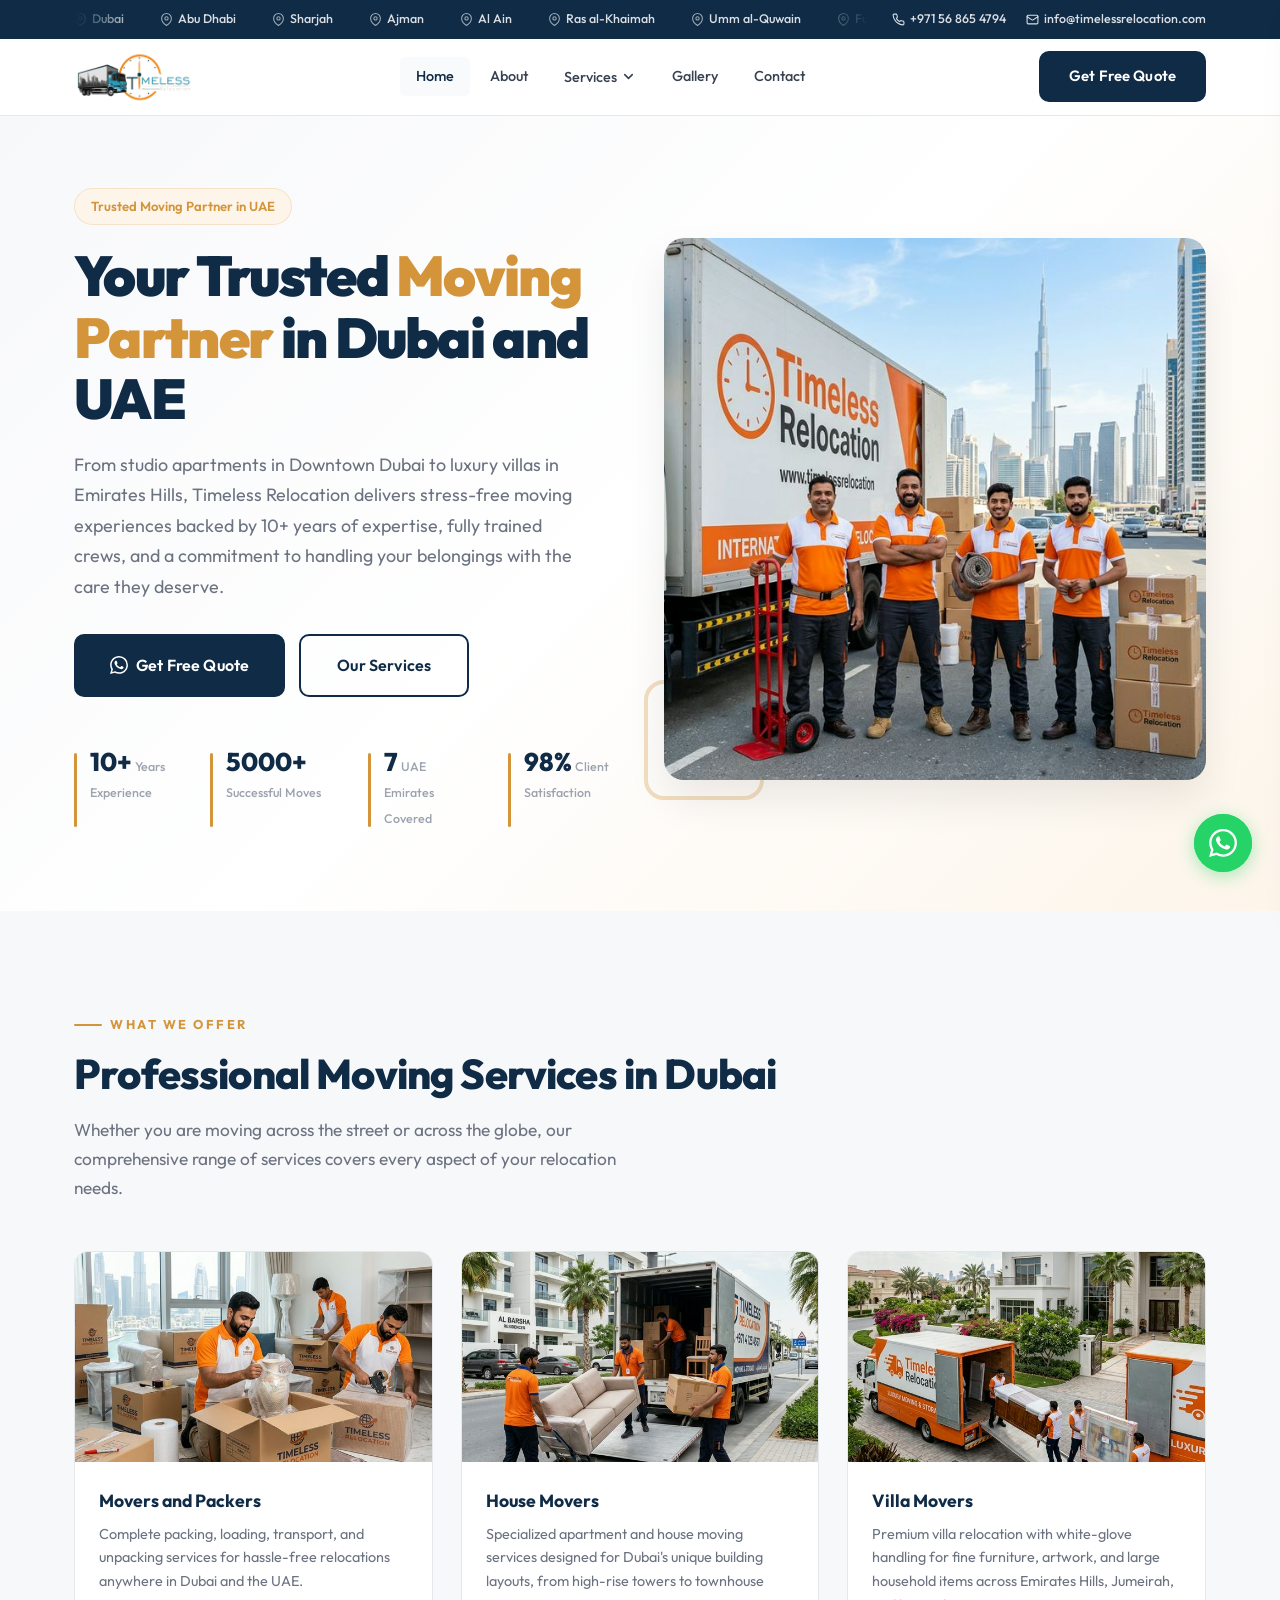
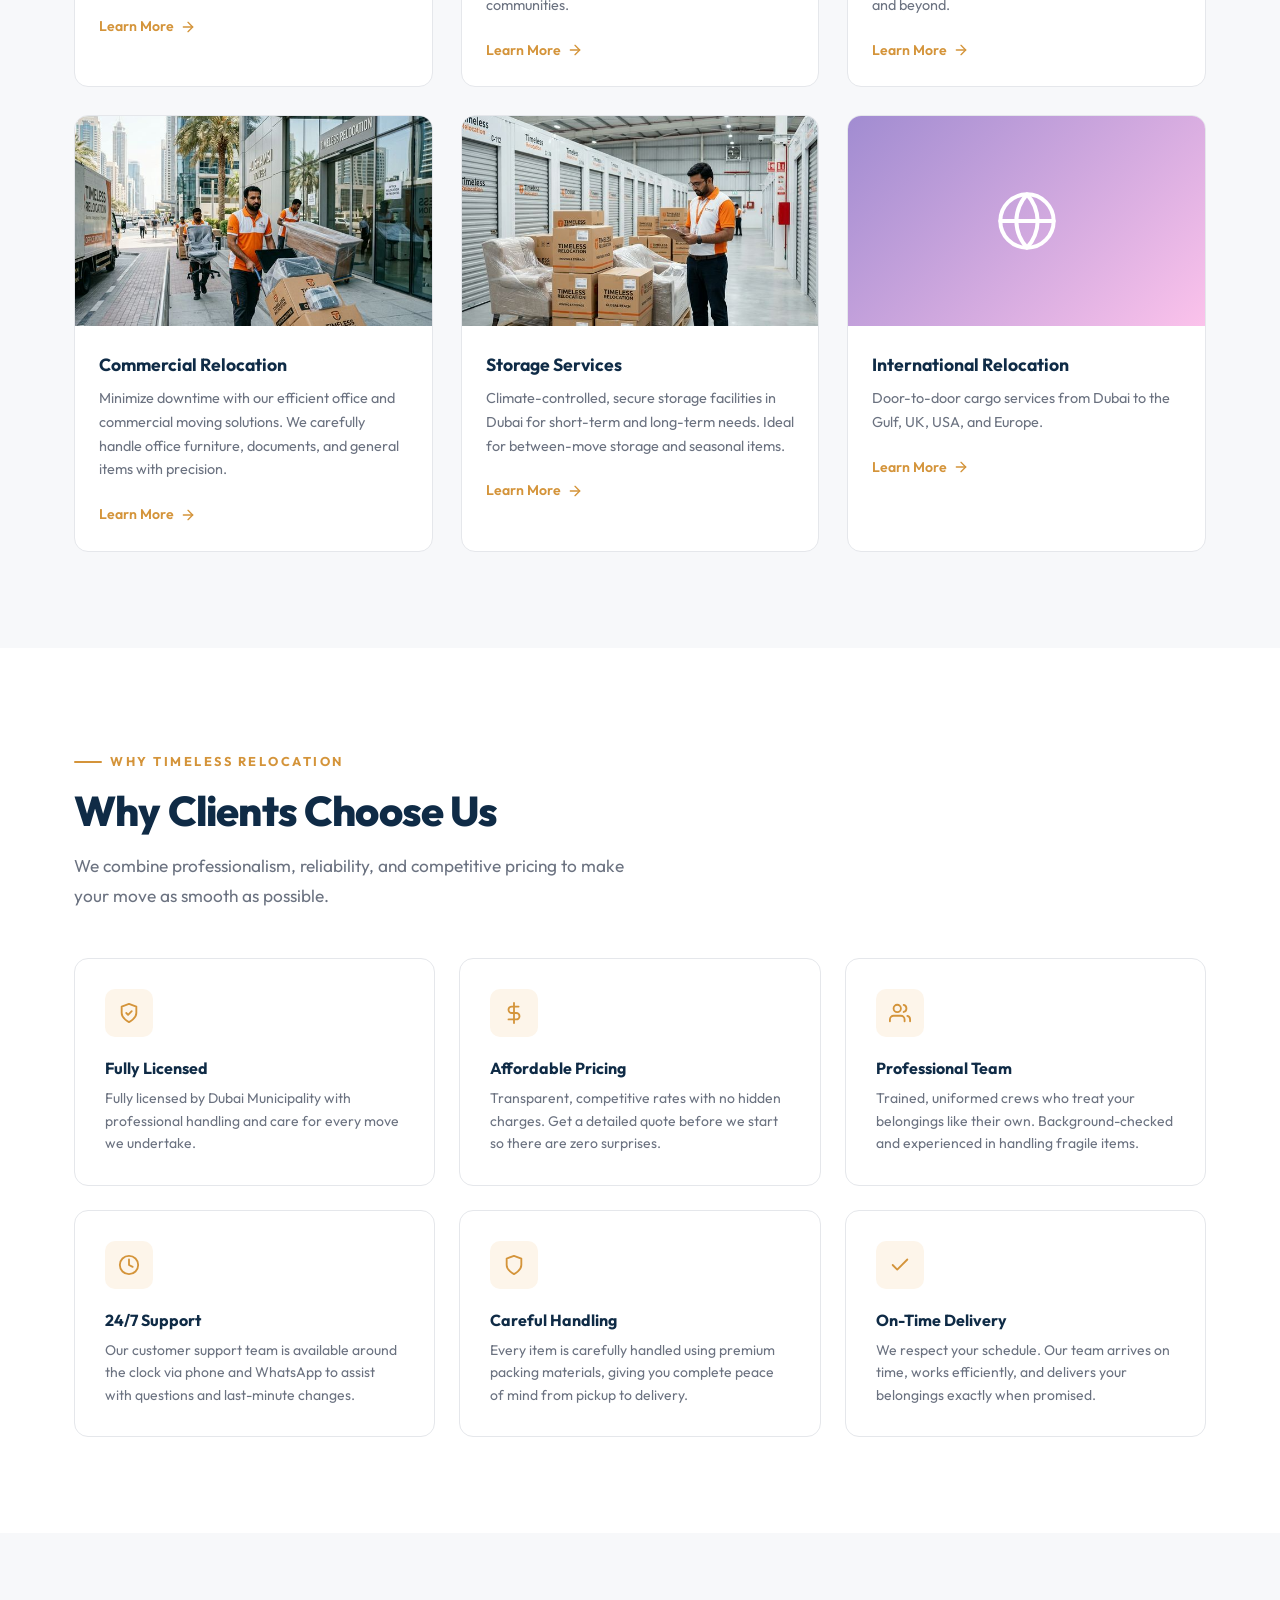
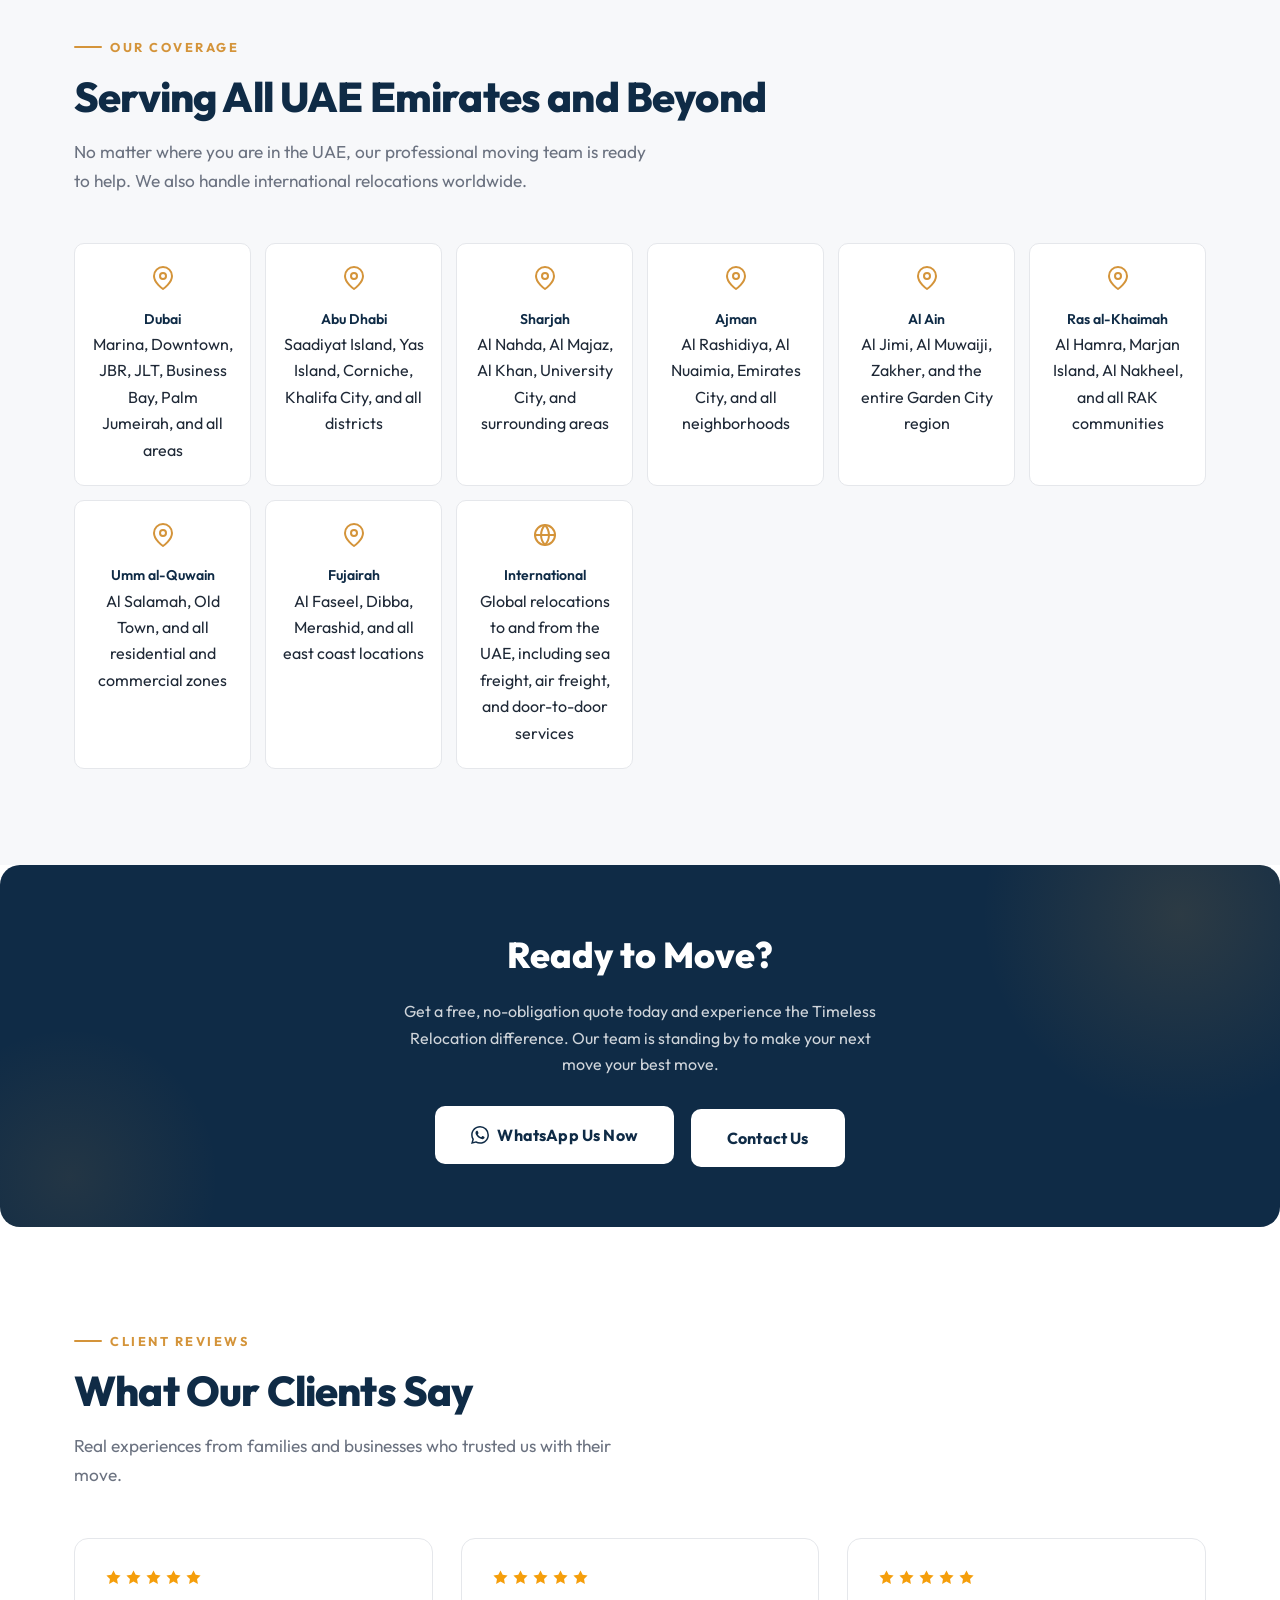
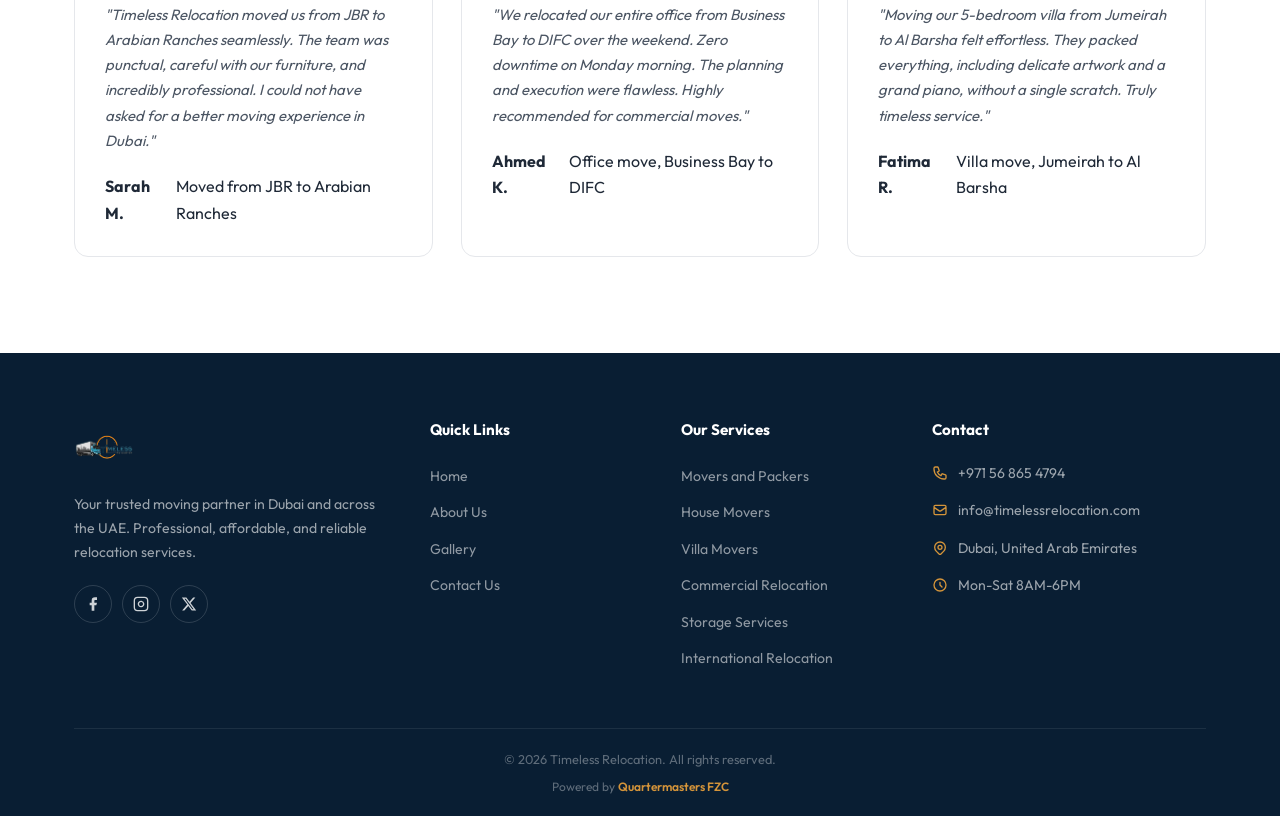
==== commit 7d4ba3ad: "Timeless Relocation: complete website build and launch Full static website for Timeless Relocation (" ====
--- a/index.html
+++ b/index.html
@@ -35,10 +35,11 @@
   <!-- Google Fonts -->
   <link rel="preconnect" href="https://fonts.googleapis.com">
   <link rel="preconnect" href="https://fonts.gstatic.com" crossorigin>
-  <link href="https://fonts.googleapis.com/css2?family=Plus+Jakarta+Sans:wght@400;500;600;700;800&display=swap" rel="stylesheet">
+  <link href="https://fonts.googleapis.com/css2?family=Outfit:wght@300;400;500;600;700;800&display=swap" rel="stylesheet">
+  <link rel="icon" type="image/png" href="images/Timeless_Logo.png">
 
   <!-- Stylesheet -->
-  <link rel="stylesheet" href="css/style.css">
+  <link rel="stylesheet" href="css/style.css?v=2.0">
 
   <!-- Schema.org - MovingCompany -->
   <script type="application/ld+json">
@@ -50,7 +51,7 @@
     "logo": "https://www.timelessrelocation.com/images/hero-banner.png",
     "description": "Professional movers and packers in Dubai, UAE. Residential, commercial, villa moving, and storage services across all emirates and internationally.",
     "telephone": "+971568654794",
-    "email": "timelessrelocation@gmail.com",
+    "email": "info@timelessrelocation.com",
     "address": {
       "@type": "PostalAddress",
       "addressLocality": "Dubai",
@@ -105,259 +106,230 @@
 </head>
 <body>
 
-  <!-- ============================
-       TOP BAR
-  ============================= -->
-  <div class="top-bar">
-    <div class="container top-bar-inner">
-      <div class="top-bar-marquee">
-        <div class="marquee-track">
-          <span><svg xmlns="http://www.w3.org/2000/svg" width="14" height="14" viewBox="0 0 24 24" fill="none" stroke="currentColor" stroke-width="2" stroke-linecap="round" stroke-linejoin="round"><path d="M21 10c0 7-9 13-9 13s-9-6-9-13a9 9 0 0118 0z"/><circle cx="12" cy="10" r="3"/></svg> Dubai</span>
-          <span><svg xmlns="http://www.w3.org/2000/svg" width="14" height="14" viewBox="0 0 24 24" fill="none" stroke="currentColor" stroke-width="2" stroke-linecap="round" stroke-linejoin="round"><path d="M21 10c0 7-9 13-9 13s-9-6-9-13a9 9 0 0118 0z"/><circle cx="12" cy="10" r="3"/></svg> Abu Dhabi</span>
-          <span><svg xmlns="http://www.w3.org/2000/svg" width="14" height="14" viewBox="0 0 24 24" fill="none" stroke="currentColor" stroke-width="2" stroke-linecap="round" stroke-linejoin="round"><path d="M21 10c0 7-9 13-9 13s-9-6-9-13a9 9 0 0118 0z"/><circle cx="12" cy="10" r="3"/></svg> Sharjah</span>
-          <span><svg xmlns="http://www.w3.org/2000/svg" width="14" height="14" viewBox="0 0 24 24" fill="none" stroke="currentColor" stroke-width="2" stroke-linecap="round" stroke-linejoin="round"><path d="M21 10c0 7-9 13-9 13s-9-6-9-13a9 9 0 0118 0z"/><circle cx="12" cy="10" r="3"/></svg> Ajman</span>
-          <span><svg xmlns="http://www.w3.org/2000/svg" width="14" height="14" viewBox="0 0 24 24" fill="none" stroke="currentColor" stroke-width="2" stroke-linecap="round" stroke-linejoin="round"><path d="M21 10c0 7-9 13-9 13s-9-6-9-13a9 9 0 0118 0z"/><circle cx="12" cy="10" r="3"/></svg> Al Ain</span>
-          <span><svg xmlns="http://www.w3.org/2000/svg" width="14" height="14" viewBox="0 0 24 24" fill="none" stroke="currentColor" stroke-width="2" stroke-linecap="round" stroke-linejoin="round"><path d="M21 10c0 7-9 13-9 13s-9-6-9-13a9 9 0 0118 0z"/><circle cx="12" cy="10" r="3"/></svg> Ras al-Khaimah</span>
-          <span><svg xmlns="http://www.w3.org/2000/svg" width="14" height="14" viewBox="0 0 24 24" fill="none" stroke="currentColor" stroke-width="2" stroke-linecap="round" stroke-linejoin="round"><path d="M21 10c0 7-9 13-9 13s-9-6-9-13a9 9 0 0118 0z"/><circle cx="12" cy="10" r="3"/></svg> Umm al-Quwain</span>
-          <span><svg xmlns="http://www.w3.org/2000/svg" width="14" height="14" viewBox="0 0 24 24" fill="none" stroke="currentColor" stroke-width="2" stroke-linecap="round" stroke-linejoin="round"><path d="M21 10c0 7-9 13-9 13s-9-6-9-13a9 9 0 0118 0z"/><circle cx="12" cy="10" r="3"/></svg> Fujairah</span>
-          <span><svg xmlns="http://www.w3.org/2000/svg" width="14" height="14" viewBox="0 0 24 24" fill="none" stroke="currentColor" stroke-width="2" stroke-linecap="round" stroke-linejoin="round"><path d="M21 10c0 7-9 13-9 13s-9-6-9-13a9 9 0 0118 0z"/><circle cx="12" cy="10" r="3"/></svg> Across the Globe</span>
-          <!-- Duplicated for seamless loop -->
-          <span><svg xmlns="http://www.w3.org/2000/svg" width="14" height="14" viewBox="0 0 24 24" fill="none" stroke="currentColor" stroke-width="2" stroke-linecap="round" stroke-linejoin="round"><path d="M21 10c0 7-9 13-9 13s-9-6-9-13a9 9 0 0118 0z"/><circle cx="12" cy="10" r="3"/></svg> Dubai</span>
-          <span><svg xmlns="http://www.w3.org/2000/svg" width="14" height="14" viewBox="0 0 24 24" fill="none" stroke="currentColor" stroke-width="2" stroke-linecap="round" stroke-linejoin="round"><path d="M21 10c0 7-9 13-9 13s-9-6-9-13a9 9 0 0118 0z"/><circle cx="12" cy="10" r="3"/></svg> Abu Dhabi</span>
-          <span><svg xmlns="http://www.w3.org/2000/svg" width="14" height="14" viewBox="0 0 24 24" fill="none" stroke="currentColor" stroke-width="2" stroke-linecap="round" stroke-linejoin="round"><path d="M21 10c0 7-9 13-9 13s-9-6-9-13a9 9 0 0118 0z"/><circle cx="12" cy="10" r="3"/></svg> Sharjah</span>
-          <span><svg xmlns="http://www.w3.org/2000/svg" width="14" height="14" viewBox="0 0 24 24" fill="none" stroke="currentColor" stroke-width="2" stroke-linecap="round" stroke-linejoin="round"><path d="M21 10c0 7-9 13-9 13s-9-6-9-13a9 9 0 0118 0z"/><circle cx="12" cy="10" r="3"/></svg> Ajman</span>
-          <span><svg xmlns="http://www.w3.org/2000/svg" width="14" height="14" viewBox="0 0 24 24" fill="none" stroke="currentColor" stroke-width="2" stroke-linecap="round" stroke-linejoin="round"><path d="M21 10c0 7-9 13-9 13s-9-6-9-13a9 9 0 0118 0z"/><circle cx="12" cy="10" r="3"/></svg> Al Ain</span>
-          <span><svg xmlns="http://www.w3.org/2000/svg" width="14" height="14" viewBox="0 0 24 24" fill="none" stroke="currentColor" stroke-width="2" stroke-linecap="round" stroke-linejoin="round"><path d="M21 10c0 7-9 13-9 13s-9-6-9-13a9 9 0 0118 0z"/><circle cx="12" cy="10" r="3"/></svg> Ras al-Khaimah</span>
-          <span><svg xmlns="http://www.w3.org/2000/svg" width="14" height="14" viewBox="0 0 24 24" fill="none" stroke="currentColor" stroke-width="2" stroke-linecap="round" stroke-linejoin="round"><path d="M21 10c0 7-9 13-9 13s-9-6-9-13a9 9 0 0118 0z"/><circle cx="12" cy="10" r="3"/></svg> Umm al-Quwain</span>
-          <span><svg xmlns="http://www.w3.org/2000/svg" width="14" height="14" viewBox="0 0 24 24" fill="none" stroke="currentColor" stroke-width="2" stroke-linecap="round" stroke-linejoin="round"><path d="M21 10c0 7-9 13-9 13s-9-6-9-13a9 9 0 0118 0z"/><circle cx="12" cy="10" r="3"/></svg> Fujairah</span>
-          <span><svg xmlns="http://www.w3.org/2000/svg" width="14" height="14" viewBox="0 0 24 24" fill="none" stroke="currentColor" stroke-width="2" stroke-linecap="round" stroke-linejoin="round"><path d="M21 10c0 7-9 13-9 13s-9-6-9-13a9 9 0 0118 0z"/><circle cx="12" cy="10" r="3"/></svg> Across the Globe</span>
-        </div>
-      </div>
-      <div class="top-bar-contact">
-        <a href="tel:+971568654794">
-          <svg xmlns="http://www.w3.org/2000/svg" width="14" height="14" viewBox="0 0 24 24" fill="none" stroke="currentColor" stroke-width="2" stroke-linecap="round" stroke-linejoin="round"><path d="M22 16.92v3a2 2 0 01-2.18 2 19.79 19.79 0 01-8.63-3.07 19.5 19.5 0 01-6-6 19.79 19.79 0 01-3.07-8.67A2 2 0 014.11 2h3a2 2 0 012 1.72c.127.96.362 1.903.7 2.81a2 2 0 01-.45 2.11L8.09 9.91a16 16 0 006 6l1.27-1.27a2 2 0 012.11-.45c.907.338 1.85.573 2.81.7A2 2 0 0122 16.92z"/></svg>
-          +971 56 865 4794
-        </a>
-        <a href="mailto:timelessrelocation@gmail.com">
-          <svg xmlns="http://www.w3.org/2000/svg" width="14" height="14" viewBox="0 0 24 24" fill="none" stroke="currentColor" stroke-width="2" stroke-linecap="round" stroke-linejoin="round"><path d="M4 4h16c1.1 0 2 .9 2 2v12c0 1.1-.9 2-2 2H4c-1.1 0-2-.9-2-2V6c0-1.1.9-2 2-2z"/><polyline points="22,6 12,13 2,6"/></svg>
-          timelessrelocation@gmail.com
-        </a>
-      </div>
-    </div>
-  </div>
-
-  <!-- ============================
-       NAVBAR
-  ============================= -->
-  <header>
+    <!-- ========== TOPBAR ========== -->
+    <div class="topbar" role="banner">
+        <div class="topbar-inner container">
+            <div class="topbar-marquee" aria-label="Service areas">
+                <div class="topbar-track">
+                    <span><svg xmlns="http://www.w3.org/2000/svg" width="14" height="14" viewBox="0 0 24 24" fill="none" stroke="currentColor" stroke-width="2" stroke-linecap="round" stroke-linejoin="round"><path d="M21 10c0 7-9 13-9 13s-9-6-9-13a9 9 0 0118 0z"/><circle cx="12" cy="10" r="3"/></svg> Dubai</span>
+                    <span><svg xmlns="http://www.w3.org/2000/svg" width="14" height="14" viewBox="0 0 24 24" fill="none" stroke="currentColor" stroke-width="2" stroke-linecap="round" stroke-linejoin="round"><path d="M21 10c0 7-9 13-9 13s-9-6-9-13a9 9 0 0118 0z"/><circle cx="12" cy="10" r="3"/></svg> Abu Dhabi</span>
+                    <span><svg xmlns="http://www.w3.org/2000/svg" width="14" height="14" viewBox="0 0 24 24" fill="none" stroke="currentColor" stroke-width="2" stroke-linecap="round" stroke-linejoin="round"><path d="M21 10c0 7-9 13-9 13s-9-6-9-13a9 9 0 0118 0z"/><circle cx="12" cy="10" r="3"/></svg> Sharjah</span>
+                    <span><svg xmlns="http://www.w3.org/2000/svg" width="14" height="14" viewBox="0 0 24 24" fill="none" stroke="currentColor" stroke-width="2" stroke-linecap="round" stroke-linejoin="round"><path d="M21 10c0 7-9 13-9 13s-9-6-9-13a9 9 0 0118 0z"/><circle cx="12" cy="10" r="3"/></svg> Ajman</span>
+                    <span><svg xmlns="http://www.w3.org/2000/svg" width="14" height="14" viewBox="0 0 24 24" fill="none" stroke="currentColor" stroke-width="2" stroke-linecap="round" stroke-linejoin="round"><path d="M21 10c0 7-9 13-9 13s-9-6-9-13a9 9 0 0118 0z"/><circle cx="12" cy="10" r="3"/></svg> Al Ain</span>
+                    <span><svg xmlns="http://www.w3.org/2000/svg" width="14" height="14" viewBox="0 0 24 24" fill="none" stroke="currentColor" stroke-width="2" stroke-linecap="round" stroke-linejoin="round"><path d="M21 10c0 7-9 13-9 13s-9-6-9-13a9 9 0 0118 0z"/><circle cx="12" cy="10" r="3"/></svg> Ras al-Khaimah</span>
+                    <span><svg xmlns="http://www.w3.org/2000/svg" width="14" height="14" viewBox="0 0 24 24" fill="none" stroke="currentColor" stroke-width="2" stroke-linecap="round" stroke-linejoin="round"><path d="M21 10c0 7-9 13-9 13s-9-6-9-13a9 9 0 0118 0z"/><circle cx="12" cy="10" r="3"/></svg> Umm al-Quwain</span>
+                    <span><svg xmlns="http://www.w3.org/2000/svg" width="14" height="14" viewBox="0 0 24 24" fill="none" stroke="currentColor" stroke-width="2" stroke-linecap="round" stroke-linejoin="round"><path d="M21 10c0 7-9 13-9 13s-9-6-9-13a9 9 0 0118 0z"/><circle cx="12" cy="10" r="3"/></svg> Fujairah</span>
+                    <span><svg xmlns="http://www.w3.org/2000/svg" width="14" height="14" viewBox="0 0 24 24" fill="none" stroke="currentColor" stroke-width="2" stroke-linecap="round" stroke-linejoin="round"><path d="M21 10c0 7-9 13-9 13s-9-6-9-13a9 9 0 0118 0z"/><circle cx="12" cy="10" r="3"/></svg> Across the Globe</span>
+                    <!-- Duplicated for seamless loop -->
+                    <span><svg xmlns="http://www.w3.org/2000/svg" width="14" height="14" viewBox="0 0 24 24" fill="none" stroke="currentColor" stroke-width="2" stroke-linecap="round" stroke-linejoin="round"><path d="M21 10c0 7-9 13-9 13s-9-6-9-13a9 9 0 0118 0z"/><circle cx="12" cy="10" r="3"/></svg> Dubai</span>
+                    <span><svg xmlns="http://www.w3.org/2000/svg" width="14" height="14" viewBox="0 0 24 24" fill="none" stroke="currentColor" stroke-width="2" stroke-linecap="round" stroke-linejoin="round"><path d="M21 10c0 7-9 13-9 13s-9-6-9-13a9 9 0 0118 0z"/><circle cx="12" cy="10" r="3"/></svg> Abu Dhabi</span>
+                    <span><svg xmlns="http://www.w3.org/2000/svg" width="14" height="14" viewBox="0 0 24 24" fill="none" stroke="currentColor" stroke-width="2" stroke-linecap="round" stroke-linejoin="round"><path d="M21 10c0 7-9 13-9 13s-9-6-9-13a9 9 0 0118 0z"/><circle cx="12" cy="10" r="3"/></svg> Sharjah</span>
+                    <span><svg xmlns="http://www.w3.org/2000/svg" width="14" height="14" viewBox="0 0 24 24" fill="none" stroke="currentColor" stroke-width="2" stroke-linecap="round" stroke-linejoin="round"><path d="M21 10c0 7-9 13-9 13s-9-6-9-13a9 9 0 0118 0z"/><circle cx="12" cy="10" r="3"/></svg> Ajman</span>
+                    <span><svg xmlns="http://www.w3.org/2000/svg" width="14" height="14" viewBox="0 0 24 24" fill="none" stroke="currentColor" stroke-width="2" stroke-linecap="round" stroke-linejoin="round"><path d="M21 10c0 7-9 13-9 13s-9-6-9-13a9 9 0 0118 0z"/><circle cx="12" cy="10" r="3"/></svg> Al Ain</span>
+                    <span><svg xmlns="http://www.w3.org/2000/svg" width="14" height="14" viewBox="0 0 24 24" fill="none" stroke="currentColor" stroke-width="2" stroke-linecap="round" stroke-linejoin="round"><path d="M21 10c0 7-9 13-9 13s-9-6-9-13a9 9 0 0118 0z"/><circle cx="12" cy="10" r="3"/></svg> Ras al-Khaimah</span>
+                    <span><svg xmlns="http://www.w3.org/2000/svg" width="14" height="14" viewBox="0 0 24 24" fill="none" stroke="currentColor" stroke-width="2" stroke-linecap="round" stroke-linejoin="round"><path d="M21 10c0 7-9 13-9 13s-9-6-9-13a9 9 0 0118 0z"/><circle cx="12" cy="10" r="3"/></svg> Umm al-Quwain</span>
+                    <span><svg xmlns="http://www.w3.org/2000/svg" width="14" height="14" viewBox="0 0 24 24" fill="none" stroke="currentColor" stroke-width="2" stroke-linecap="round" stroke-linejoin="round"><path d="M21 10c0 7-9 13-9 13s-9-6-9-13a9 9 0 0118 0z"/><circle cx="12" cy="10" r="3"/></svg> Fujairah</span>
+                    <span><svg xmlns="http://www.w3.org/2000/svg" width="14" height="14" viewBox="0 0 24 24" fill="none" stroke="currentColor" stroke-width="2" stroke-linecap="round" stroke-linejoin="round"><path d="M21 10c0 7-9 13-9 13s-9-6-9-13a9 9 0 0118 0z"/><circle cx="12" cy="10" r="3"/></svg> Across the Globe</span>
+                </div>
+            </div>
+            <div class="topbar-right">
+                <a href="tel:+971568654794" aria-label="Call us">
+                    <svg xmlns="http://www.w3.org/2000/svg" width="14" height="14" viewBox="0 0 24 24" fill="none" stroke="currentColor" stroke-width="2" stroke-linecap="round" stroke-linejoin="round"><path d="M22 16.92v3a2 2 0 0 1-2.18 2 19.79 19.79 0 0 1-8.63-3.07 19.5 19.5 0 0 1-6-6 19.79 19.79 0 0 1-3.07-8.67A2 2 0 0 1 4.11 2h3a2 2 0 0 1 2 1.72 12.84 12.84 0 0 0 .7 2.81 2 2 0 0 1-.45 2.11L8.09 9.91a16 16 0 0 0 6 6l1.27-1.27a2 2 0 0 1 2.11-.45 12.84 12.84 0 0 0 2.81.7A2 2 0 0 1 22 16.92z"/></svg>
+                    +971 56 865 4794
+                </a>
+                <a href="mailto:info@timelessrelocation.com" aria-label="Email us">
+                    <svg xmlns="http://www.w3.org/2000/svg" width="14" height="14" viewBox="0 0 24 24" fill="none" stroke="currentColor" stroke-width="2" stroke-linecap="round" stroke-linejoin="round"><rect width="20" height="16" x="2" y="4" rx="2"/><path d="m22 7-8.97 5.7a1.94 1.94 0 0 1-2.06 0L2 7"/></svg>
+                    info@timelessrelocation.com
+                </a>
+            </div>
+        </div>
+    </div>
+
+    <!-- ========== NAVBAR ========== -->
     <nav class="navbar" role="navigation" aria-label="Main navigation">
-      <div class="container nav-inner">
-        <a href="index.html" class="nav-logo">
-          <div class="logo-icon"><img src="images/Timeless_Logo.png" alt="Timeless Relocation Logo" width="40" height="40"></div>
-          Timeless <span>Relocation</span>
-        </a>
-
-        <div class="nav-links">
-          <a href="index.html" class="active">Home</a>
-          <a href="about.html">About</a>
-          <div class="dropdown">
-            <a href="#" class="dropdown-toggle">
-              Services
-              <svg xmlns="http://www.w3.org/2000/svg" width="14" height="14" viewBox="0 0 24 24" fill="none" stroke="currentColor" stroke-width="2" stroke-linecap="round" stroke-linejoin="round"><polyline points="6 9 12 15 18 9"/></svg>
+        <div class="nav-inner container">
+            <a href="index.html" class="nav-logo" aria-label="Timeless Relocation Home">
+                <img src="images/Timeless_Logo.png" alt="Timeless Relocation Logo">
             </a>
-            <div class="dropdown-menu">
-              <a href="services/movers-and-packers.html">
-                <div class="menu-icon">
-                  <svg xmlns="http://www.w3.org/2000/svg" width="18" height="18" viewBox="0 0 24 24" fill="none" stroke="currentColor" stroke-width="2" stroke-linecap="round" stroke-linejoin="round"><rect x="1" y="3" width="15" height="13"/><polygon points="16 8 20 8 23 11 23 16 16 16 16 8"/><circle cx="5.5" cy="18.5" r="2.5"/><circle cx="18.5" cy="18.5" r="2.5"/></svg>
+
+            <div class="nav-links">
+                <a href="index.html" class="nav-link active" aria-current="page">Home</a>
+                <a href="about.html" class="nav-link">About</a>
+                <div class="nav-dropdown">
+                    <button class="nav-link" aria-haspopup="true" aria-expanded="false">
+                        Services
+                        <svg xmlns="http://www.w3.org/2000/svg" width="12" height="12" viewBox="0 0 24 24" fill="none" stroke="currentColor" stroke-width="2.5" stroke-linecap="round" stroke-linejoin="round"><polyline points="6 9 12 15 18 9"/></svg>
+                    </button>
+                    <div class="dropdown-panel" role="menu">
+                        <a href="services/movers-and-packers.html" role="menuitem">Movers and Packers</a>
+                        <a href="services/house-movers.html" role="menuitem">House Movers</a>
+                        <a href="services/villa-movers.html" role="menuitem">Villa Movers</a>
+                        <a href="services/commercial-relocation.html" role="menuitem">Commercial Relocation</a>
+                        <a href="services/storage-services.html" role="menuitem">Storage Services</a>
+                        <a href="services/international-relocation.html" role="menuitem">International Relocation</a>
+                    </div>
                 </div>
-                Movers and Packers
-              </a>
-              <a href="services/house-movers.html">
-                <div class="menu-icon">
-                  <svg xmlns="http://www.w3.org/2000/svg" width="18" height="18" viewBox="0 0 24 24" fill="none" stroke="currentColor" stroke-width="2" stroke-linecap="round" stroke-linejoin="round"><path d="M3 9l9-7 9 7v11a2 2 0 01-2 2H5a2 2 0 01-2-2z"/><polyline points="9 22 9 12 15 12 15 22"/></svg>
-                </div>
-                House Movers
-              </a>
-              <a href="services/villa-movers.html">
-                <div class="menu-icon">
-                  <svg xmlns="http://www.w3.org/2000/svg" width="18" height="18" viewBox="0 0 24 24" fill="none" stroke="currentColor" stroke-width="2" stroke-linecap="round" stroke-linejoin="round"><path d="M3 9l9-7 9 7v11a2 2 0 01-2 2H5a2 2 0 01-2-2z"/><polyline points="9 22 9 12 15 12 15 22"/></svg>
-                </div>
-                Villa Movers
-              </a>
-              <a href="services/commercial-relocation.html">
-                <div class="menu-icon">
-                  <svg xmlns="http://www.w3.org/2000/svg" width="18" height="18" viewBox="0 0 24 24" fill="none" stroke="currentColor" stroke-width="2" stroke-linecap="round" stroke-linejoin="round"><rect x="2" y="7" width="20" height="14" rx="2" ry="2"/><path d="M16 21V5a2 2 0 00-2-2h-4a2 2 0 00-2 2v16"/></svg>
-                </div>
-                Commercial Relocation
-              </a>
-              <a href="services/storage-services.html">
-                <div class="menu-icon">
-                  <svg xmlns="http://www.w3.org/2000/svg" width="18" height="18" viewBox="0 0 24 24" fill="none" stroke="currentColor" stroke-width="2" stroke-linecap="round" stroke-linejoin="round"><path d="M21 16V8a2 2 0 00-1-1.73l-7-4a2 2 0 00-2 0l-7 4A2 2 0 003 8v8a2 2 0 001 1.73l7 4a2 2 0 002 0l7-4A2 2 0 0021 16z"/><polyline points="3.27 6.96 12 12.01 20.73 6.96"/><line x1="12" y1="22.08" x2="12" y2="12"/></svg>
-                </div>
-                Storage Services
-              </a>
-            </div>
-          </div>
-          <a href="contact.html">Contact</a>
-        </div>
-
-        <div class="nav-cta">
-          <a href="https://wa.me/971568654794?text=Hello!%20I%20need%20a%20free%20moving%20quote." class="btn btn-primary btn-sm" target="_blank" rel="noopener">
-            <svg xmlns="http://www.w3.org/2000/svg" width="16" height="16" viewBox="0 0 24 24" fill="currentColor"><path d="M17.472 14.382c-.297-.149-1.758-.867-2.03-.967-.273-.099-.471-.148-.67.15-.197.297-.767.966-.94 1.164-.173.199-.347.223-.644.075-.297-.15-1.255-.463-2.39-1.475-.883-.788-1.48-1.761-1.653-2.059-.173-.297-.018-.458.13-.606.134-.133.298-.347.446-.52.149-.174.198-.298.298-.497.099-.198.05-.371-.025-.52-.075-.149-.669-1.612-.916-2.207-.242-.579-.487-.5-.669-.51-.173-.008-.371-.01-.57-.01-.198 0-.52.074-.792.372-.272.297-1.04 1.016-1.04 2.479 0 1.462 1.065 2.875 1.213 3.074.149.198 2.096 3.2 5.077 4.487.709.306 1.262.489 1.694.625.712.227 1.36.195 1.871.118.571-.085 1.758-.719 2.006-1.413.248-.694.248-1.289.173-1.413-.074-.124-.272-.198-.57-.347m-5.421 7.403h-.004a9.87 9.87 0 01-5.031-1.378l-.361-.214-3.741.982.998-3.648-.235-.374a9.86 9.86 0 01-1.51-5.26c.001-5.45 4.436-9.884 9.888-9.884 2.64 0 5.122 1.03 6.988 2.898a9.825 9.825 0 012.893 6.994c-.003 5.45-4.437 9.884-9.885 9.884m8.413-18.297A11.815 11.815 0 0012.05 0C5.495 0 .16 5.335.157 11.892c0 2.096.547 4.142 1.588 5.945L.057 24l6.305-1.654a11.882 11.882 0 005.683 1.448h.005c6.554 0 11.89-5.335 11.893-11.893a11.821 11.821 0 00-3.48-8.413z"/></svg>
-            Get Free Quote
-          </a>
-        </div>
-
-        <button class="mobile-toggle" aria-label="Open menu">
-          <svg xmlns="http://www.w3.org/2000/svg" width="24" height="24" viewBox="0 0 24 24" fill="none" stroke="currentColor" stroke-width="2" stroke-linecap="round" stroke-linejoin="round"><line x1="3" y1="12" x2="21" y2="12"/><line x1="3" y1="6" x2="21" y2="6"/><line x1="3" y1="18" x2="21" y2="18"/></svg>
-        </button>
-      </div>
+                <a href="gallery.html" class="nav-link">Gallery</a>
+                <a href="contact.html" class="nav-link">Contact</a>
+            </div>
+
+            <a href="contact.html" class="btn btn--primary nav-cta">Get Free Quote</a>
+
+            <button class="hamburger" aria-label="Open menu" aria-expanded="false"><span></span><span></span><span></span>
+            </button>
+        </div>
     </nav>
-  </header>
-
-  <!-- ============================
-       MOBILE MENU
-  ============================= -->
-  <div class="mobile-overlay"></div>
-  <div class="mobile-menu">
-    <div class="mobile-menu-header">
-      <a href="index.html" class="nav-logo">
-        <div class="logo-icon"><img src="images/Timeless_Logo.png" alt="Timeless Relocation Logo" width="40" height="40"></div>
-        Timeless <span>Relocation</span>
-      </a>
-      <button class="mobile-menu-close" aria-label="Close menu">
-        <svg xmlns="http://www.w3.org/2000/svg" width="24" height="24" viewBox="0 0 24 24" fill="none" stroke="currentColor" stroke-width="2" stroke-linecap="round" stroke-linejoin="round"><line x1="18" y1="6" x2="6" y2="18"/><line x1="6" y1="6" x2="18" y2="18"/></svg>
-      </button>
-    </div>
-    <div class="mobile-nav-links">
-      <a href="index.html" class="active">Home</a>
-      <a href="about.html">About</a>
-      <a href="#" class="mobile-dropdown-toggle">
-        Services
-        <svg xmlns="http://www.w3.org/2000/svg" width="16" height="16" viewBox="0 0 24 24" fill="none" stroke="currentColor" stroke-width="2" stroke-linecap="round" stroke-linejoin="round"><polyline points="6 9 12 15 18 9"/></svg>
-      </a>
-      <div class="mobile-dropdown-items">
-        <a href="services/movers-and-packers.html">Movers and Packers</a>
-        <a href="services/house-movers.html">House Movers</a>
-        <a href="services/villa-movers.html">Villa Movers</a>
-        <a href="services/commercial-relocation.html">Commercial Relocation</a>
-        <a href="services/storage-services.html">Storage Services</a>
-      </div>
-      <a href="contact.html">Contact</a>
-    </div>
-    <div style="margin-top: 24px;">
-      <a href="https://wa.me/971568654794?text=Hello!%20I%20need%20a%20free%20moving%20quote." class="btn btn-primary" target="_blank" rel="noopener" style="width: 100%; text-align: center;">
-        <svg xmlns="http://www.w3.org/2000/svg" width="16" height="16" viewBox="0 0 24 24" fill="currentColor"><path d="M17.472 14.382c-.297-.149-1.758-.867-2.03-.967-.273-.099-.471-.148-.67.15-.197.297-.767.966-.94 1.164-.173.199-.347.223-.644.075-.297-.15-1.255-.463-2.39-1.475-.883-.788-1.48-1.761-1.653-2.059-.173-.297-.018-.458.13-.606.134-.133.298-.347.446-.52.149-.174.198-.298.298-.497.099-.198.05-.371-.025-.52-.075-.149-.669-1.612-.916-2.207-.242-.579-.487-.5-.669-.51-.173-.008-.371-.01-.57-.01-.198 0-.52.074-.792.372-.272.297-1.04 1.016-1.04 2.479 0 1.462 1.065 2.875 1.213 3.074.149.198 2.096 3.2 5.077 4.487.709.306 1.262.489 1.694.625.712.227 1.36.195 1.871.118.571-.085 1.758-.719 2.006-1.413.248-.694.248-1.289.173-1.413-.074-.124-.272-.198-.57-.347m-5.421 7.403h-.004a9.87 9.87 0 01-5.031-1.378l-.361-.214-3.741.982.998-3.648-.235-.374a9.86 9.86 0 01-1.51-5.26c.001-5.45 4.436-9.884 9.888-9.884 2.64 0 5.122 1.03 6.988 2.898a9.825 9.825 0 012.893 6.994c-.003 5.45-4.437 9.884-9.885 9.884m8.413-18.297A11.815 11.815 0 0012.05 0C5.495 0 .16 5.335.157 11.892c0 2.096.547 4.142 1.588 5.945L.057 24l6.305-1.654a11.882 11.882 0 005.683 1.448h.005c6.554 0 11.89-5.335 11.893-11.893a11.821 11.821 0 00-3.48-8.413z"/></svg>
-        Get Free Quote on WhatsApp
-      </a>
-    </div>
-  </div>
+
+    <!-- ========== MOBILE BACKDROP ========== -->
+    <div class="mobile-backdrop" aria-hidden="true"></div>
+
+    <!-- ========== MOBILE DRAWER ========== -->
+    <aside class="mobile-drawer" role="dialog" aria-label="Mobile navigation">
+        <div class="mobile-header">
+            <img src="images/Timeless_Logo.png" alt="Timeless Relocation" width="160" height="66" style="object-fit: contain;">
+            <button class="mobile-close" aria-label="Close menu">
+                <svg xmlns="http://www.w3.org/2000/svg" width="24" height="24" viewBox="0 0 24 24" fill="none" stroke="currentColor" stroke-width="2" stroke-linecap="round" stroke-linejoin="round"><line x1="18" y1="6" x2="6" y2="18"/><line x1="6" y1="6" x2="18" y2="18"/></svg>
+            </button>
+        </div>
+        <nav class="mobile-nav">
+            <a href="index.html" class="mobile-link active" aria-current="page">Home</a>
+            <a href="about.html" class="mobile-link">About</a>
+            <button class="mobile-link mobile-dd-toggle" aria-expanded="false">
+                Services
+                <svg xmlns="http://www.w3.org/2000/svg" width="14" height="14" viewBox="0 0 24 24" fill="none" stroke="currentColor" stroke-width="2.5" stroke-linecap="round" stroke-linejoin="round"><polyline points="6 9 12 15 18 9"/></svg>
+            </button>
+            <div class="mobile-dd-list">
+                <a href="services/movers-and-packers.html">Movers and Packers</a>
+                <a href="services/house-movers.html">House Movers</a>
+                <a href="services/villa-movers.html">Villa Movers</a>
+                <a href="services/commercial-relocation.html">Commercial Relocation</a>
+                <a href="services/storage-services.html">Storage Services</a>
+                <a href="services/international-relocation.html">International Relocation</a>
+            </div>
+            <a href="gallery.html" class="mobile-link">Gallery</a>
+            <a href="contact.html" class="mobile-link">Contact</a>
+        </nav>
+        <a href="contact.html" class="btn btn--primary mobile-cta">Get Free Quote</a>
+    </aside>
 
   <!-- ============================
        HERO SECTION
   ============================= -->
   <section class="hero">
     <div class="container">
-      <div class="hero-content fade-in">
-        <div class="hero-badge">Trusted Moving Partner in UAE</div>
-        <h1>Your Trusted <span>Moving Partner</span> in Dubai and UAE</h1>
-        <p>From studio apartments in Downtown Dubai to luxury villas in Emirates Hills, Timeless Relocation delivers stress-free moving experiences backed by 10+ years of expertise, fully trained crews, and a commitment to handling your belongings with the care they deserve.</p>
-        <div class="hero-buttons">
-          <a href="https://wa.me/971568654794?text=Hello!%20I%20need%20a%20free%20moving%20quote." class="btn btn-primary btn-lg" target="_blank" rel="noopener">
-            <svg xmlns="http://www.w3.org/2000/svg" width="18" height="18" viewBox="0 0 24 24" fill="currentColor"><path d="M17.472 14.382c-.297-.149-1.758-.867-2.03-.967-.273-.099-.471-.148-.67.15-.197.297-.767.966-.94 1.164-.173.199-.347.223-.644.075-.297-.15-1.255-.463-2.39-1.475-.883-.788-1.48-1.761-1.653-2.059-.173-.297-.018-.458.13-.606.134-.133.298-.347.446-.52.149-.174.198-.298.298-.497.099-.198.05-.371-.025-.52-.075-.149-.669-1.612-.916-2.207-.242-.579-.487-.5-.669-.51-.173-.008-.371-.01-.57-.01-.198 0-.52.074-.792.372-.272.297-1.04 1.016-1.04 2.479 0 1.462 1.065 2.875 1.213 3.074.149.198 2.096 3.2 5.077 4.487.709.306 1.262.489 1.694.625.712.227 1.36.195 1.871.118.571-.085 1.758-.719 2.006-1.413.248-.694.248-1.289.173-1.413-.074-.124-.272-.198-.57-.347m-5.421 7.403h-.004a9.87 9.87 0 01-5.031-1.378l-.361-.214-3.741.982.998-3.648-.235-.374a9.86 9.86 0 01-1.51-5.26c.001-5.45 4.436-9.884 9.888-9.884 2.64 0 5.122 1.03 6.988 2.898a9.825 9.825 0 012.893 6.994c-.003 5.45-4.437 9.884-9.885 9.884m8.413-18.297A11.815 11.815 0 0012.05 0C5.495 0 .16 5.335.157 11.892c0 2.096.547 4.142 1.588 5.945L.057 24l6.305-1.654a11.882 11.882 0 005.683 1.448h.005c6.554 0 11.89-5.335 11.893-11.893a11.821 11.821 0 00-3.48-8.413z"/></svg>
-            Get Free Quote
-          </a>
-          <a href="services/movers-and-packers.html" class="btn btn-outline btn-lg">Our Services</a>
-        </div>
-        <div class="hero-stats">
-          <div class="hero-stat">
-            <span class="hero-stat-number" data-count="10" data-suffix="+">0+</span>
-            <span class="hero-stat-label">Years Experience</span>
-          </div>
-          <div class="hero-stat">
-            <span class="hero-stat-number" data-count="5000" data-suffix="+">0+</span>
-            <span class="hero-stat-label">Successful Moves</span>
-          </div>
-          <div class="hero-stat">
-            <span class="hero-stat-number" data-count="7" data-suffix="">0</span>
-            <span class="hero-stat-label">UAE Emirates Covered</span>
-          </div>
-          <div class="hero-stat">
-            <span class="hero-stat-number" data-count="98" data-suffix="%">0%</span>
-            <span class="hero-stat-label">Client Satisfaction</span>
-          </div>
-        </div>
-      </div>
-    </div>
-    <div class="hero-bg">
-      <img src="images/hero-banner.png" alt="Professional movers and packers in Dubai by Timeless Relocation" fetchpriority="high" onerror="this.style.display='none'; this.parentElement.style.background='linear-gradient(135deg, #1a1a2e 0%, #16213e 50%, #0f3460 100%)';">
+      <div class="hero-grid reveal">
+        <div>
+          <div class="hero-badge">Trusted Moving Partner in UAE</div>
+          <h1>Your Trusted <span class="accent">Moving Partner</span> in Dubai and UAE</h1>
+          <p class="hero-desc">From studio apartments in Downtown Dubai to luxury villas in Emirates Hills, Timeless Relocation delivers stress-free moving experiences backed by 10+ years of expertise, fully trained crews, and a commitment to handling your belongings with the care they deserve.</p>
+          <div class="hero-actions">
+            <a href="https://wa.me/971568654794?text=Hello!%20I%20need%20a%20free%20moving%20quote." class="btn btn--primary btn--lg" target="_blank" rel="noopener">
+              <svg xmlns="http://www.w3.org/2000/svg" width="18" height="18" viewBox="0 0 24 24" fill="currentColor"><path d="M17.472 14.382c-.297-.149-1.758-.867-2.03-.967-.273-.099-.471-.148-.67.15-.197.297-.767.966-.94 1.164-.173.199-.347.223-.644.075-.297-.15-1.255-.463-2.39-1.475-.883-.788-1.48-1.761-1.653-2.059-.173-.297-.018-.458.13-.606.134-.133.298-.347.446-.52.149-.174.198-.298.298-.497.099-.198.05-.371-.025-.52-.075-.149-.669-1.612-.916-2.207-.242-.579-.487-.5-.669-.51-.173-.008-.371-.01-.57-.01-.198 0-.52.074-.792.372-.272.297-1.04 1.016-1.04 2.479 0 1.462 1.065 2.875 1.213 3.074.149.198 2.096 3.2 5.077 4.487.709.306 1.262.489 1.694.625.712.227 1.36.195 1.871.118.571-.085 1.758-.719 2.006-1.413.248-.694.248-1.289.173-1.413-.074-.124-.272-.198-.57-.347m-5.421 7.403h-.004a9.87 9.87 0 01-5.031-1.378l-.361-.214-3.741.982.998-3.648-.235-.374a9.86 9.86 0 01-1.51-5.26c.001-5.45 4.436-9.884 9.888-9.884 2.64 0 5.122 1.03 6.988 2.898a9.825 9.825 0 012.893 6.994c-.003 5.45-4.437 9.884-9.885 9.884m8.413-18.297A11.815 11.815 0 0012.05 0C5.495 0 .16 5.335.157 11.892c0 2.096.547 4.142 1.588 5.945L.057 24l6.305-1.654a11.882 11.882 0 005.683 1.448h.005c6.554 0 11.89-5.335 11.893-11.893a11.821 11.821 0 00-3.48-8.413z"/></svg>
+              Get Free Quote
+            </a>
+            <a href="services/movers-and-packers.html" class="btn btn--outline btn--lg">Our Services</a>
+          </div>
+          <div class="hero-stats">
+            <div class="hero-stat">
+              <span class="hero-stat-val" data-count="10" data-suffix="+">0+</span>
+              <span class="hero-stat-label">Years Experience</span>
+            </div>
+            <div class="hero-stat">
+              <span class="hero-stat-val" data-count="5000" data-suffix="+">0+</span>
+              <span class="hero-stat-label">Successful Moves</span>
+            </div>
+            <div class="hero-stat">
+              <span class="hero-stat-val" data-count="7" data-suffix="">0</span>
+              <span class="hero-stat-label">UAE Emirates Covered</span>
+            </div>
+            <div class="hero-stat">
+              <span class="hero-stat-val" data-count="98" data-suffix="%">0%</span>
+              <span class="hero-stat-label">Client Satisfaction</span>
+            </div>
+          </div>
+        </div>
+        <div class="hero-visual">
+          <img src="images/hero-banner.png" alt="Professional movers and packers in Dubai by Timeless Relocation" fetchpriority="high" onerror="this.style.display='none'; this.parentElement.style.background='linear-gradient(135deg, #1a1a2e 0%, #16213e 50%, #0f3460 100%)';">
+        </div>
+      </div>
     </div>
   </section>
 
   <!-- ============================
        SERVICES SECTION
   ============================= -->
-  <section class="section bg-light" id="services">
+  <section class="section section--gray" id="services">
     <div class="container">
-      <div class="section-header fade-in">
-        <span class="section-badge">What We Offer</span>
-        <h2>Professional Moving Services in Dubai</h2>
-        <p>Whether you are moving across the street or across the globe, our comprehensive range of services covers every aspect of your relocation needs.</p>
+      <div class="reveal">
+        <span class="section-eyebrow">What We Offer</span>
+        <h2 class="section-heading">Professional Moving Services in Dubai</h2>
+        <p class="section-sub">Whether you are moving across the street or across the globe, our comprehensive range of services covers every aspect of your relocation needs.</p>
       </div>
       <div class="services-grid">
 
-        <div class="service-card fade-in">
-          <div class="service-card-image">
+        <div class="svc-card reveal">
+          <div class="svc-card-img">
             <img src="images/movers-packers.png" alt="Movers and Packers in Dubai" loading="lazy" onerror="this.style.display='none'; this.parentElement.style.background='linear-gradient(135deg, #667eea 0%, #764ba2 100%)';">
           </div>
-          <div class="service-card-body">
+          <div class="svc-card-body">
             <h3>Movers and Packers</h3>
             <p>Complete packing, loading, transport, and unpacking services for hassle-free relocations anywhere in Dubai and the UAE.</p>
-            <a href="services/movers-and-packers.html" class="service-link">Learn More <svg xmlns="http://www.w3.org/2000/svg" width="16" height="16" viewBox="0 0 24 24" fill="none" stroke="currentColor" stroke-width="2" stroke-linecap="round" stroke-linejoin="round"><line x1="5" y1="12" x2="19" y2="12"/><polyline points="12 5 19 12 12 19"/></svg></a>
-          </div>
-        </div>
-
-        <div class="service-card fade-in">
-          <div class="service-card-image">
+            <a href="services/movers-and-packers.html" class="svc-link">Learn More <svg xmlns="http://www.w3.org/2000/svg" width="16" height="16" viewBox="0 0 24 24" fill="none" stroke="currentColor" stroke-width="2" stroke-linecap="round" stroke-linejoin="round"><line x1="5" y1="12" x2="19" y2="12"/><polyline points="12 5 19 12 12 19"/></svg></a>
+          </div>
+        </div>
+
+        <div class="svc-card reveal">
+          <div class="svc-card-img">
             <img src="images/house-movers.png" alt="House Movers in Dubai" loading="lazy" onerror="this.style.display='none'; this.parentElement.style.background='linear-gradient(135deg, #f093fb 0%, #f5576c 100%)';">
           </div>
-          <div class="service-card-body">
+          <div class="svc-card-body">
             <h3>House Movers</h3>
             <p>Specialized apartment and house moving services designed for Dubai's unique building layouts, from high-rise towers to townhouse communities.</p>
-            <a href="services/house-movers.html" class="service-link">Learn More <svg xmlns="http://www.w3.org/2000/svg" width="16" height="16" viewBox="0 0 24 24" fill="none" stroke="currentColor" stroke-width="2" stroke-linecap="round" stroke-linejoin="round"><line x1="5" y1="12" x2="19" y2="12"/><polyline points="12 5 19 12 12 19"/></svg></a>
-          </div>
-        </div>
-
-        <div class="service-card fade-in">
-          <div class="service-card-image">
+            <a href="services/house-movers.html" class="svc-link">Learn More <svg xmlns="http://www.w3.org/2000/svg" width="16" height="16" viewBox="0 0 24 24" fill="none" stroke="currentColor" stroke-width="2" stroke-linecap="round" stroke-linejoin="round"><line x1="5" y1="12" x2="19" y2="12"/><polyline points="12 5 19 12 12 19"/></svg></a>
+          </div>
+        </div>
+
+        <div class="svc-card reveal">
+          <div class="svc-card-img">
             <img src="images/villa-movers.png" alt="Villa Movers in Dubai" loading="lazy" onerror="this.style.display='none'; this.parentElement.style.background='linear-gradient(135deg, #4facfe 0%, #00f2fe 100%)';">
           </div>
-          <div class="service-card-body">
+          <div class="svc-card-body">
             <h3>Villa Movers</h3>
             <p>Premium villa relocation with white-glove handling for fine furniture, artwork, and large household items across Emirates Hills, Jumeirah, and beyond.</p>
-            <a href="services/villa-movers.html" class="service-link">Learn More <svg xmlns="http://www.w3.org/2000/svg" width="16" height="16" viewBox="0 0 24 24" fill="none" stroke="currentColor" stroke-width="2" stroke-linecap="round" stroke-linejoin="round"><line x1="5" y1="12" x2="19" y2="12"/><polyline points="12 5 19 12 12 19"/></svg></a>
-          </div>
-        </div>
-
-        <div class="service-card fade-in">
-          <div class="service-card-image">
+            <a href="services/villa-movers.html" class="svc-link">Learn More <svg xmlns="http://www.w3.org/2000/svg" width="16" height="16" viewBox="0 0 24 24" fill="none" stroke="currentColor" stroke-width="2" stroke-linecap="round" stroke-linejoin="round"><line x1="5" y1="12" x2="19" y2="12"/><polyline points="12 5 19 12 12 19"/></svg></a>
+          </div>
+        </div>
+
+        <div class="svc-card reveal">
+          <div class="svc-card-img">
             <img src="images/commercial-relocation.png" alt="Commercial Relocation in Dubai" loading="lazy" onerror="this.style.display='none'; this.parentElement.style.background='linear-gradient(135deg, #43e97b 0%, #38f9d7 100%)';">
           </div>
-          <div class="service-card-body">
+          <div class="svc-card-body">
             <h3>Commercial Relocation</h3>
-            <p>Minimize downtime with our efficient office and commercial moving solutions. We handle IT equipment, furniture, and sensitive documents with precision.</p>
-            <a href="services/commercial-relocation.html" class="service-link">Learn More <svg xmlns="http://www.w3.org/2000/svg" width="16" height="16" viewBox="0 0 24 24" fill="none" stroke="currentColor" stroke-width="2" stroke-linecap="round" stroke-linejoin="round"><line x1="5" y1="12" x2="19" y2="12"/><polyline points="12 5 19 12 12 19"/></svg></a>
-          </div>
-        </div>
-
-        <div class="service-card fade-in">
-          <div class="service-card-image">
+            <p>Minimize downtime with our efficient office and commercial moving solutions. We carefully handle office furniture, documents, and general items with precision.</p>
+            <a href="services/commercial-relocation.html" class="svc-link">Learn More <svg xmlns="http://www.w3.org/2000/svg" width="16" height="16" viewBox="0 0 24 24" fill="none" stroke="currentColor" stroke-width="2" stroke-linecap="round" stroke-linejoin="round"><line x1="5" y1="12" x2="19" y2="12"/><polyline points="12 5 19 12 12 19"/></svg></a>
+          </div>
+        </div>
+
+        <div class="svc-card reveal">
+          <div class="svc-card-img">
             <img src="images/storage-services.png" alt="Storage Services in Dubai" loading="lazy" onerror="this.style.display='none'; this.parentElement.style.background='linear-gradient(135deg, #fa709a 0%, #fee140 100%)';">
           </div>
-          <div class="service-card-body">
+          <div class="svc-card-body">
             <h3>Storage Services</h3>
             <p>Climate-controlled, secure storage facilities in Dubai for short-term and long-term needs. Ideal for between-move storage and seasonal items.</p>
-            <a href="services/storage-services.html" class="service-link">Learn More <svg xmlns="http://www.w3.org/2000/svg" width="16" height="16" viewBox="0 0 24 24" fill="none" stroke="currentColor" stroke-width="2" stroke-linecap="round" stroke-linejoin="round"><line x1="5" y1="12" x2="19" y2="12"/><polyline points="12 5 19 12 12 19"/></svg></a>
+            <a href="services/storage-services.html" class="svc-link">Learn More <svg xmlns="http://www.w3.org/2000/svg" width="16" height="16" viewBox="0 0 24 24" fill="none" stroke="currentColor" stroke-width="2" stroke-linecap="round" stroke-linejoin="round"><line x1="5" y1="12" x2="19" y2="12"/><polyline points="12 5 19 12 12 19"/></svg></a>
+          </div>
+        </div>
+
+        <div class="svc-card reveal">
+          <div class="svc-card-img" style="background: linear-gradient(135deg, #a18cd1 0%, #fbc2eb 100%); display: flex; align-items: center; justify-content: center;">
+            <svg xmlns="http://www.w3.org/2000/svg" width="64" height="64" viewBox="0 0 24 24" fill="none" stroke="white" stroke-width="1.5" stroke-linecap="round" stroke-linejoin="round"><circle cx="12" cy="12" r="10"/><line x1="2" y1="12" x2="22" y2="12"/><path d="M12 2a15.3 15.3 0 014 10 15.3 15.3 0 01-4 10 15.3 15.3 0 01-4-10 15.3 15.3 0 014-10z"/></svg>
+          </div>
+          <div class="svc-card-body">
+            <h3>International Relocation</h3>
+            <p>Door-to-door cargo services from Dubai to the Gulf, UK, USA, and Europe.</p>
+            <a href="services/international-relocation.html" class="svc-link">Learn More <svg xmlns="http://www.w3.org/2000/svg" width="16" height="16" viewBox="0 0 24 24" fill="none" stroke="currentColor" stroke-width="2" stroke-linecap="round" stroke-linejoin="round"><line x1="5" y1="12" x2="19" y2="12"/><polyline points="12 5 19 12 12 19"/></svg></a>
           </div>
         </div>
 
@@ -370,55 +342,55 @@
   ============================= -->
   <section class="section" id="why-us">
     <div class="container">
-      <div class="section-header fade-in">
-        <span class="section-badge">Why Timeless Relocation</span>
-        <h2>Why Clients Choose Us</h2>
-        <p>We combine professionalism, reliability, and competitive pricing to make your move as smooth as possible.</p>
+      <div class="reveal">
+        <span class="section-eyebrow">Why Timeless Relocation</span>
+        <h2 class="section-heading">Why Clients Choose Us</h2>
+        <p class="section-sub">We combine professionalism, reliability, and competitive pricing to make your move as smooth as possible.</p>
       </div>
       <div class="features-grid">
 
-        <div class="feature-card fade-in">
-          <div class="feature-icon">
+        <div class="feat-card reveal">
+          <div class="feat-icon">
             <svg xmlns="http://www.w3.org/2000/svg" width="28" height="28" viewBox="0 0 24 24" fill="none" stroke="currentColor" stroke-width="2" stroke-linecap="round" stroke-linejoin="round"><path d="M12 22s8-4 8-10V5l-8-3-8 3v7c0 6 8 10 8 10z"/><polyline points="9 12 11 14 15 10"/></svg>
           </div>
-          <h3>Licensed and Insured</h3>
+          <h3>Fully Licensed</h3>
           <p>Fully licensed by Dubai Municipality with professional handling and care for every move we undertake.</p>
         </div>
 
-        <div class="feature-card fade-in">
-          <div class="feature-icon">
+        <div class="feat-card reveal">
+          <div class="feat-icon">
             <svg xmlns="http://www.w3.org/2000/svg" width="28" height="28" viewBox="0 0 24 24" fill="none" stroke="currentColor" stroke-width="2" stroke-linecap="round" stroke-linejoin="round"><line x1="12" y1="1" x2="12" y2="23"/><path d="M17 5H9.5a3.5 3.5 0 000 7h5a3.5 3.5 0 010 7H6"/></svg>
           </div>
           <h3>Affordable Pricing</h3>
           <p>Transparent, competitive rates with no hidden charges. Get a detailed quote before we start so there are zero surprises.</p>
         </div>
 
-        <div class="feature-card fade-in">
-          <div class="feature-icon">
+        <div class="feat-card reveal">
+          <div class="feat-icon">
             <svg xmlns="http://www.w3.org/2000/svg" width="28" height="28" viewBox="0 0 24 24" fill="none" stroke="currentColor" stroke-width="2" stroke-linecap="round" stroke-linejoin="round"><path d="M17 21v-2a4 4 0 00-4-4H5a4 4 0 00-4 4v2"/><circle cx="9" cy="7" r="4"/><path d="M23 21v-2a4 4 0 00-3-3.87"/><path d="M16 3.13a4 4 0 010 7.75"/></svg>
           </div>
           <h3>Professional Team</h3>
           <p>Trained, uniformed crews who treat your belongings like their own. Background-checked and experienced in handling fragile items.</p>
         </div>
 
-        <div class="feature-card fade-in">
-          <div class="feature-icon">
+        <div class="feat-card reveal">
+          <div class="feat-icon">
             <svg xmlns="http://www.w3.org/2000/svg" width="28" height="28" viewBox="0 0 24 24" fill="none" stroke="currentColor" stroke-width="2" stroke-linecap="round" stroke-linejoin="round"><circle cx="12" cy="12" r="10"/><polyline points="12 6 12 12 16 14"/></svg>
           </div>
           <h3>24/7 Support</h3>
           <p>Our customer support team is available around the clock via phone and WhatsApp to assist with questions and last-minute changes.</p>
         </div>
 
-        <div class="feature-card fade-in">
-          <div class="feature-icon">
+        <div class="feat-card reveal">
+          <div class="feat-icon">
             <svg xmlns="http://www.w3.org/2000/svg" width="28" height="28" viewBox="0 0 24 24" fill="none" stroke="currentColor" stroke-width="2" stroke-linecap="round" stroke-linejoin="round"><path d="M12 22s8-4 8-10V5l-8-3-8 3v7c0 6 8 10 8 10z"/></svg>
           </div>
           <h3>Careful Handling</h3>
-          <p>Every item is covered by our transit insurance policy, giving you complete peace of mind from pickup to delivery.</p>
-        </div>
-
-        <div class="feature-card fade-in">
-          <div class="feature-icon">
+          <p>Every item is carefully handled using premium packing materials, giving you complete peace of mind from pickup to delivery.</p>
+        </div>
+
+        <div class="feat-card reveal">
+          <div class="feat-icon">
             <svg xmlns="http://www.w3.org/2000/svg" width="28" height="28" viewBox="0 0 24 24" fill="none" stroke="currentColor" stroke-width="2" stroke-linecap="round" stroke-linejoin="round"><polyline points="20 6 9 17 4 12"/></svg>
           </div>
           <h3>On-Time Delivery</h3>
@@ -432,64 +404,64 @@
   <!-- ============================
        LOCATIONS
   ============================= -->
-  <section class="section bg-light" id="locations">
+  <section class="section section--gray" id="locations">
     <div class="container">
-      <div class="section-header fade-in">
-        <span class="section-badge">Our Coverage</span>
-        <h2>Serving All UAE Emirates and Beyond</h2>
-        <p>No matter where you are in the UAE, our professional moving team is ready to help. We also handle international relocations worldwide.</p>
-      </div>
-      <div class="locations-grid">
-
-        <div class="location-card fade-in">
+      <div class="reveal">
+        <span class="section-eyebrow">Our Coverage</span>
+        <h2 class="section-heading">Serving All UAE Emirates and Beyond</h2>
+        <p class="section-sub">No matter where you are in the UAE, our professional moving team is ready to help. We also handle international relocations worldwide.</p>
+      </div>
+      <div class="loc-grid">
+
+        <div class="loc-card reveal">
           <svg xmlns="http://www.w3.org/2000/svg" width="24" height="24" viewBox="0 0 24 24" fill="none" stroke="currentColor" stroke-width="2" stroke-linecap="round" stroke-linejoin="round"><path d="M21 10c0 7-9 13-9 13s-9-6-9-13a9 9 0 0118 0z"/><circle cx="12" cy="10" r="3"/></svg>
           <h3>Dubai</h3>
           <p>Marina, Downtown, JBR, JLT, Business Bay, Palm Jumeirah, and all areas</p>
         </div>
 
-        <div class="location-card fade-in">
+        <div class="loc-card reveal">
           <svg xmlns="http://www.w3.org/2000/svg" width="24" height="24" viewBox="0 0 24 24" fill="none" stroke="currentColor" stroke-width="2" stroke-linecap="round" stroke-linejoin="round"><path d="M21 10c0 7-9 13-9 13s-9-6-9-13a9 9 0 0118 0z"/><circle cx="12" cy="10" r="3"/></svg>
           <h3>Abu Dhabi</h3>
           <p>Saadiyat Island, Yas Island, Corniche, Khalifa City, and all districts</p>
         </div>
 
-        <div class="location-card fade-in">
+        <div class="loc-card reveal">
           <svg xmlns="http://www.w3.org/2000/svg" width="24" height="24" viewBox="0 0 24 24" fill="none" stroke="currentColor" stroke-width="2" stroke-linecap="round" stroke-linejoin="round"><path d="M21 10c0 7-9 13-9 13s-9-6-9-13a9 9 0 0118 0z"/><circle cx="12" cy="10" r="3"/></svg>
           <h3>Sharjah</h3>
           <p>Al Nahda, Al Majaz, Al Khan, University City, and surrounding areas</p>
         </div>
 
-        <div class="location-card fade-in">
+        <div class="loc-card reveal">
           <svg xmlns="http://www.w3.org/2000/svg" width="24" height="24" viewBox="0 0 24 24" fill="none" stroke="currentColor" stroke-width="2" stroke-linecap="round" stroke-linejoin="round"><path d="M21 10c0 7-9 13-9 13s-9-6-9-13a9 9 0 0118 0z"/><circle cx="12" cy="10" r="3"/></svg>
           <h3>Ajman</h3>
           <p>Al Rashidiya, Al Nuaimia, Emirates City, and all neighborhoods</p>
         </div>
 
-        <div class="location-card fade-in">
+        <div class="loc-card reveal">
           <svg xmlns="http://www.w3.org/2000/svg" width="24" height="24" viewBox="0 0 24 24" fill="none" stroke="currentColor" stroke-width="2" stroke-linecap="round" stroke-linejoin="round"><path d="M21 10c0 7-9 13-9 13s-9-6-9-13a9 9 0 0118 0z"/><circle cx="12" cy="10" r="3"/></svg>
           <h3>Al Ain</h3>
           <p>Al Jimi, Al Muwaiji, Zakher, and the entire Garden City region</p>
         </div>
 
-        <div class="location-card fade-in">
+        <div class="loc-card reveal">
           <svg xmlns="http://www.w3.org/2000/svg" width="24" height="24" viewBox="0 0 24 24" fill="none" stroke="currentColor" stroke-width="2" stroke-linecap="round" stroke-linejoin="round"><path d="M21 10c0 7-9 13-9 13s-9-6-9-13a9 9 0 0118 0z"/><circle cx="12" cy="10" r="3"/></svg>
           <h3>Ras al-Khaimah</h3>
           <p>Al Hamra, Marjan Island, Al Nakheel, and all RAK communities</p>
         </div>
 
-        <div class="location-card fade-in">
+        <div class="loc-card reveal">
           <svg xmlns="http://www.w3.org/2000/svg" width="24" height="24" viewBox="0 0 24 24" fill="none" stroke="currentColor" stroke-width="2" stroke-linecap="round" stroke-linejoin="round"><path d="M21 10c0 7-9 13-9 13s-9-6-9-13a9 9 0 0118 0z"/><circle cx="12" cy="10" r="3"/></svg>
           <h3>Umm al-Quwain</h3>
           <p>Al Salamah, Old Town, and all residential and commercial zones</p>
         </div>
 
-        <div class="location-card fade-in">
+        <div class="loc-card reveal">
           <svg xmlns="http://www.w3.org/2000/svg" width="24" height="24" viewBox="0 0 24 24" fill="none" stroke="currentColor" stroke-width="2" stroke-linecap="round" stroke-linejoin="round"><path d="M21 10c0 7-9 13-9 13s-9-6-9-13a9 9 0 0118 0z"/><circle cx="12" cy="10" r="3"/></svg>
           <h3>Fujairah</h3>
           <p>Al Faseel, Dibba, Merashid, and all east coast locations</p>
         </div>
 
-        <div class="location-card fade-in">
+        <div class="loc-card reveal">
           <svg xmlns="http://www.w3.org/2000/svg" width="24" height="24" viewBox="0 0 24 24" fill="none" stroke="currentColor" stroke-width="2" stroke-linecap="round" stroke-linejoin="round"><circle cx="12" cy="12" r="10"/><line x1="2" y1="12" x2="22" y2="12"/><path d="M12 2a15.3 15.3 0 014 10 15.3 15.3 0 01-4 10 15.3 15.3 0 01-4-10 15.3 15.3 0 014-10z"/></svg>
           <h3>International</h3>
           <p>Global relocations to and from the UAE, including sea freight, air freight, and door-to-door services</p>
@@ -504,16 +476,14 @@
   ============================= -->
   <section class="cta-banner">
     <div class="container">
-      <div class="cta-content fade-in">
+      <div class="reveal">
         <h2>Ready to Move?</h2>
         <p>Get a free, no-obligation quote today and experience the Timeless Relocation difference. Our team is standing by to make your next move your best move.</p>
-        <div class="cta-buttons">
-          <a href="https://wa.me/971568654794?text=Hello!%20I%20need%20a%20free%20moving%20quote." class="btn btn-white btn-lg" target="_blank" rel="noopener">
-            <svg xmlns="http://www.w3.org/2000/svg" width="18" height="18" viewBox="0 0 24 24" fill="currentColor"><path d="M17.472 14.382c-.297-.149-1.758-.867-2.03-.967-.273-.099-.471-.148-.67.15-.197.297-.767.966-.94 1.164-.173.199-.347.223-.644.075-.297-.15-1.255-.463-2.39-1.475-.883-.788-1.48-1.761-1.653-2.059-.173-.297-.018-.458.13-.606.134-.133.298-.347.446-.52.149-.174.198-.298.298-.497.099-.198.05-.371-.025-.52-.075-.149-.669-1.612-.916-2.207-.242-.579-.487-.5-.669-.51-.173-.008-.371-.01-.57-.01-.198 0-.52.074-.792.372-.272.297-1.04 1.016-1.04 2.479 0 1.462 1.065 2.875 1.213 3.074.149.198 2.096 3.2 5.077 4.487.709.306 1.262.489 1.694.625.712.227 1.36.195 1.871.118.571-.085 1.758-.719 2.006-1.413.248-.694.248-1.289.173-1.413-.074-.124-.272-.198-.57-.347m-5.421 7.403h-.004a9.87 9.87 0 01-5.031-1.378l-.361-.214-3.741.982.998-3.648-.235-.374a9.86 9.86 0 01-1.51-5.26c.001-5.45 4.436-9.884 9.888-9.884 2.64 0 5.122 1.03 6.988 2.898a9.825 9.825 0 012.893 6.994c-.003 5.45-4.437 9.884-9.885 9.884m8.413-18.297A11.815 11.815 0 0012.05 0C5.495 0 .16 5.335.157 11.892c0 2.096.547 4.142 1.588 5.945L.057 24l6.305-1.654a11.882 11.882 0 005.683 1.448h.005c6.554 0 11.89-5.335 11.893-11.893a11.821 11.821 0 00-3.48-8.413z"/></svg>
-            WhatsApp Us Now
-          </a>
-          <a href="contact.html" class="btn btn-outline-white btn-lg">Contact Us</a>
-        </div>
+        <a href="https://wa.me/971568654794?text=Hello!%20I%20need%20a%20free%20moving%20quote." class="btn btn--white btn--lg" target="_blank" rel="noopener" style="margin-right:14px;">
+          <svg xmlns="http://www.w3.org/2000/svg" width="18" height="18" viewBox="0 0 24 24" fill="currentColor"><path d="M17.472 14.382c-.297-.149-1.758-.867-2.03-.967-.273-.099-.471-.148-.67.15-.197.297-.767.966-.94 1.164-.173.199-.347.223-.644.075-.297-.15-1.255-.463-2.39-1.475-.883-.788-1.48-1.761-1.653-2.059-.173-.297-.018-.458.13-.606.134-.133.298-.347.446-.52.149-.174.198-.298.298-.497.099-.198.05-.371-.025-.52-.075-.149-.669-1.612-.916-2.207-.242-.579-.487-.5-.669-.51-.173-.008-.371-.01-.57-.01-.198 0-.52.074-.792.372-.272.297-1.04 1.016-1.04 2.479 0 1.462 1.065 2.875 1.213 3.074.149.198 2.096 3.2 5.077 4.487.709.306 1.262.489 1.694.625.712.227 1.36.195 1.871.118.571-.085 1.758-.719 2.006-1.413.248-.694.248-1.289.173-1.413-.074-.124-.272-.198-.57-.347m-5.421 7.403h-.004a9.87 9.87 0 01-5.031-1.378l-.361-.214-3.741.982.998-3.648-.235-.374a9.86 9.86 0 01-1.51-5.26c.001-5.45 4.436-9.884 9.888-9.884 2.64 0 5.122 1.03 6.988 2.898a9.825 9.825 0 012.893 6.994c-.003 5.45-4.437 9.884-9.885 9.884m8.413-18.297A11.815 11.815 0 0012.05 0C5.495 0 .16 5.335.157 11.892c0 2.096.547 4.142 1.588 5.945L.057 24l6.305-1.654a11.882 11.882 0 005.683 1.448h.005c6.554 0 11.89-5.335 11.893-11.893a11.821 11.821 0 00-3.48-8.413z"/></svg>
+          WhatsApp Us Now
+        </a>
+        <a href="contact.html" class="btn btn--white btn--lg">Contact Us</a>
       </div>
     </div>
   </section>
@@ -523,53 +493,53 @@
   ============================= -->
   <section class="section" id="testimonials">
     <div class="container">
-      <div class="section-header fade-in">
-        <span class="section-badge">Client Reviews</span>
-        <h2>What Our Clients Say</h2>
-        <p>Real experiences from families and businesses who trusted us with their move.</p>
-      </div>
-      <div class="testimonials-grid">
-
-        <div class="testimonial-card fade-in">
-          <div class="testimonial-stars">
-            <svg xmlns="http://www.w3.org/2000/svg" width="16" height="16" viewBox="0 0 24 24" fill="currentColor"><polygon points="12 2 15.09 8.26 22 9.27 17 14.14 18.18 21.02 12 17.77 5.82 21.02 7 14.14 2 9.27 8.91 8.26 12 2"/></svg>
-            <svg xmlns="http://www.w3.org/2000/svg" width="16" height="16" viewBox="0 0 24 24" fill="currentColor"><polygon points="12 2 15.09 8.26 22 9.27 17 14.14 18.18 21.02 12 17.77 5.82 21.02 7 14.14 2 9.27 8.91 8.26 12 2"/></svg>
-            <svg xmlns="http://www.w3.org/2000/svg" width="16" height="16" viewBox="0 0 24 24" fill="currentColor"><polygon points="12 2 15.09 8.26 22 9.27 17 14.14 18.18 21.02 12 17.77 5.82 21.02 7 14.14 2 9.27 8.91 8.26 12 2"/></svg>
-            <svg xmlns="http://www.w3.org/2000/svg" width="16" height="16" viewBox="0 0 24 24" fill="currentColor"><polygon points="12 2 15.09 8.26 22 9.27 17 14.14 18.18 21.02 12 17.77 5.82 21.02 7 14.14 2 9.27 8.91 8.26 12 2"/></svg>
-            <svg xmlns="http://www.w3.org/2000/svg" width="16" height="16" viewBox="0 0 24 24" fill="currentColor"><polygon points="12 2 15.09 8.26 22 9.27 17 14.14 18.18 21.02 12 17.77 5.82 21.02 7 14.14 2 9.27 8.91 8.26 12 2"/></svg>
-          </div>
-          <p class="testimonial-quote">"Timeless Relocation moved us from JBR to Arabian Ranches seamlessly. The team was punctual, careful with our furniture, and incredibly professional. I could not have asked for a better moving experience in Dubai."</p>
-          <div class="testimonial-author">
+      <div class="reveal">
+        <span class="section-eyebrow">Client Reviews</span>
+        <h2 class="section-heading">What Our Clients Say</h2>
+        <p class="section-sub">Real experiences from families and businesses who trusted us with their move.</p>
+      </div>
+      <div class="test-grid">
+
+        <div class="test-card reveal">
+          <div class="test-stars">
+            <svg xmlns="http://www.w3.org/2000/svg" width="16" height="16" viewBox="0 0 24 24" fill="currentColor"><polygon points="12 2 15.09 8.26 22 9.27 17 14.14 18.18 21.02 12 17.77 5.82 21.02 7 14.14 2 9.27 8.91 8.26 12 2"/></svg>
+            <svg xmlns="http://www.w3.org/2000/svg" width="16" height="16" viewBox="0 0 24 24" fill="currentColor"><polygon points="12 2 15.09 8.26 22 9.27 17 14.14 18.18 21.02 12 17.77 5.82 21.02 7 14.14 2 9.27 8.91 8.26 12 2"/></svg>
+            <svg xmlns="http://www.w3.org/2000/svg" width="16" height="16" viewBox="0 0 24 24" fill="currentColor"><polygon points="12 2 15.09 8.26 22 9.27 17 14.14 18.18 21.02 12 17.77 5.82 21.02 7 14.14 2 9.27 8.91 8.26 12 2"/></svg>
+            <svg xmlns="http://www.w3.org/2000/svg" width="16" height="16" viewBox="0 0 24 24" fill="currentColor"><polygon points="12 2 15.09 8.26 22 9.27 17 14.14 18.18 21.02 12 17.77 5.82 21.02 7 14.14 2 9.27 8.91 8.26 12 2"/></svg>
+            <svg xmlns="http://www.w3.org/2000/svg" width="16" height="16" viewBox="0 0 24 24" fill="currentColor"><polygon points="12 2 15.09 8.26 22 9.27 17 14.14 18.18 21.02 12 17.77 5.82 21.02 7 14.14 2 9.27 8.91 8.26 12 2"/></svg>
+          </div>
+          <p class="test-text">"Timeless Relocation moved us from JBR to Arabian Ranches seamlessly. The team was punctual, careful with our furniture, and incredibly professional. I could not have asked for a better moving experience in Dubai."</p>
+          <div class="test-author">
             <strong>Sarah M.</strong>
             <span>Moved from JBR to Arabian Ranches</span>
           </div>
         </div>
 
-        <div class="testimonial-card fade-in">
-          <div class="testimonial-stars">
-            <svg xmlns="http://www.w3.org/2000/svg" width="16" height="16" viewBox="0 0 24 24" fill="currentColor"><polygon points="12 2 15.09 8.26 22 9.27 17 14.14 18.18 21.02 12 17.77 5.82 21.02 7 14.14 2 9.27 8.91 8.26 12 2"/></svg>
-            <svg xmlns="http://www.w3.org/2000/svg" width="16" height="16" viewBox="0 0 24 24" fill="currentColor"><polygon points="12 2 15.09 8.26 22 9.27 17 14.14 18.18 21.02 12 17.77 5.82 21.02 7 14.14 2 9.27 8.91 8.26 12 2"/></svg>
-            <svg xmlns="http://www.w3.org/2000/svg" width="16" height="16" viewBox="0 0 24 24" fill="currentColor"><polygon points="12 2 15.09 8.26 22 9.27 17 14.14 18.18 21.02 12 17.77 5.82 21.02 7 14.14 2 9.27 8.91 8.26 12 2"/></svg>
-            <svg xmlns="http://www.w3.org/2000/svg" width="16" height="16" viewBox="0 0 24 24" fill="currentColor"><polygon points="12 2 15.09 8.26 22 9.27 17 14.14 18.18 21.02 12 17.77 5.82 21.02 7 14.14 2 9.27 8.91 8.26 12 2"/></svg>
-            <svg xmlns="http://www.w3.org/2000/svg" width="16" height="16" viewBox="0 0 24 24" fill="currentColor"><polygon points="12 2 15.09 8.26 22 9.27 17 14.14 18.18 21.02 12 17.77 5.82 21.02 7 14.14 2 9.27 8.91 8.26 12 2"/></svg>
-          </div>
-          <p class="testimonial-quote">"We relocated our entire office from Business Bay to DIFC over the weekend. Zero downtime on Monday morning. The planning and execution were flawless. Highly recommended for commercial moves."</p>
-          <div class="testimonial-author">
+        <div class="test-card reveal">
+          <div class="test-stars">
+            <svg xmlns="http://www.w3.org/2000/svg" width="16" height="16" viewBox="0 0 24 24" fill="currentColor"><polygon points="12 2 15.09 8.26 22 9.27 17 14.14 18.18 21.02 12 17.77 5.82 21.02 7 14.14 2 9.27 8.91 8.26 12 2"/></svg>
+            <svg xmlns="http://www.w3.org/2000/svg" width="16" height="16" viewBox="0 0 24 24" fill="currentColor"><polygon points="12 2 15.09 8.26 22 9.27 17 14.14 18.18 21.02 12 17.77 5.82 21.02 7 14.14 2 9.27 8.91 8.26 12 2"/></svg>
+            <svg xmlns="http://www.w3.org/2000/svg" width="16" height="16" viewBox="0 0 24 24" fill="currentColor"><polygon points="12 2 15.09 8.26 22 9.27 17 14.14 18.18 21.02 12 17.77 5.82 21.02 7 14.14 2 9.27 8.91 8.26 12 2"/></svg>
+            <svg xmlns="http://www.w3.org/2000/svg" width="16" height="16" viewBox="0 0 24 24" fill="currentColor"><polygon points="12 2 15.09 8.26 22 9.27 17 14.14 18.18 21.02 12 17.77 5.82 21.02 7 14.14 2 9.27 8.91 8.26 12 2"/></svg>
+            <svg xmlns="http://www.w3.org/2000/svg" width="16" height="16" viewBox="0 0 24 24" fill="currentColor"><polygon points="12 2 15.09 8.26 22 9.27 17 14.14 18.18 21.02 12 17.77 5.82 21.02 7 14.14 2 9.27 8.91 8.26 12 2"/></svg>
+          </div>
+          <p class="test-text">"We relocated our entire office from Business Bay to DIFC over the weekend. Zero downtime on Monday morning. The planning and execution were flawless. Highly recommended for commercial moves."</p>
+          <div class="test-author">
             <strong>Ahmed K.</strong>
             <span>Office move, Business Bay to DIFC</span>
           </div>
         </div>
 
-        <div class="testimonial-card fade-in">
-          <div class="testimonial-stars">
-            <svg xmlns="http://www.w3.org/2000/svg" width="16" height="16" viewBox="0 0 24 24" fill="currentColor"><polygon points="12 2 15.09 8.26 22 9.27 17 14.14 18.18 21.02 12 17.77 5.82 21.02 7 14.14 2 9.27 8.91 8.26 12 2"/></svg>
-            <svg xmlns="http://www.w3.org/2000/svg" width="16" height="16" viewBox="0 0 24 24" fill="currentColor"><polygon points="12 2 15.09 8.26 22 9.27 17 14.14 18.18 21.02 12 17.77 5.82 21.02 7 14.14 2 9.27 8.91 8.26 12 2"/></svg>
-            <svg xmlns="http://www.w3.org/2000/svg" width="16" height="16" viewBox="0 0 24 24" fill="currentColor"><polygon points="12 2 15.09 8.26 22 9.27 17 14.14 18.18 21.02 12 17.77 5.82 21.02 7 14.14 2 9.27 8.91 8.26 12 2"/></svg>
-            <svg xmlns="http://www.w3.org/2000/svg" width="16" height="16" viewBox="0 0 24 24" fill="currentColor"><polygon points="12 2 15.09 8.26 22 9.27 17 14.14 18.18 21.02 12 17.77 5.82 21.02 7 14.14 2 9.27 8.91 8.26 12 2"/></svg>
-            <svg xmlns="http://www.w3.org/2000/svg" width="16" height="16" viewBox="0 0 24 24" fill="currentColor"><polygon points="12 2 15.09 8.26 22 9.27 17 14.14 18.18 21.02 12 17.77 5.82 21.02 7 14.14 2 9.27 8.91 8.26 12 2"/></svg>
-          </div>
-          <p class="testimonial-quote">"Moving our 5-bedroom villa from Jumeirah to Al Barsha felt effortless. They packed everything, including delicate artwork and a grand piano, without a single scratch. Truly timeless service."</p>
-          <div class="testimonial-author">
+        <div class="test-card reveal">
+          <div class="test-stars">
+            <svg xmlns="http://www.w3.org/2000/svg" width="16" height="16" viewBox="0 0 24 24" fill="currentColor"><polygon points="12 2 15.09 8.26 22 9.27 17 14.14 18.18 21.02 12 17.77 5.82 21.02 7 14.14 2 9.27 8.91 8.26 12 2"/></svg>
+            <svg xmlns="http://www.w3.org/2000/svg" width="16" height="16" viewBox="0 0 24 24" fill="currentColor"><polygon points="12 2 15.09 8.26 22 9.27 17 14.14 18.18 21.02 12 17.77 5.82 21.02 7 14.14 2 9.27 8.91 8.26 12 2"/></svg>
+            <svg xmlns="http://www.w3.org/2000/svg" width="16" height="16" viewBox="0 0 24 24" fill="currentColor"><polygon points="12 2 15.09 8.26 22 9.27 17 14.14 18.18 21.02 12 17.77 5.82 21.02 7 14.14 2 9.27 8.91 8.26 12 2"/></svg>
+            <svg xmlns="http://www.w3.org/2000/svg" width="16" height="16" viewBox="0 0 24 24" fill="currentColor"><polygon points="12 2 15.09 8.26 22 9.27 17 14.14 18.18 21.02 12 17.77 5.82 21.02 7 14.14 2 9.27 8.91 8.26 12 2"/></svg>
+            <svg xmlns="http://www.w3.org/2000/svg" width="16" height="16" viewBox="0 0 24 24" fill="currentColor"><polygon points="12 2 15.09 8.26 22 9.27 17 14.14 18.18 21.02 12 17.77 5.82 21.02 7 14.14 2 9.27 8.91 8.26 12 2"/></svg>
+          </div>
+          <p class="test-text">"Moving our 5-bedroom villa from Jumeirah to Al Barsha felt effortless. They packed everything, including delicate artwork and a grand piano, without a single scratch. Truly timeless service."</p>
+          <div class="test-author">
             <strong>Fatima R.</strong>
             <span>Villa move, Jumeirah to Al Barsha</span>
           </div>
@@ -579,92 +549,76 @@
     </div>
   </section>
 
-  <!-- ============================
-       FOOTER
-  ============================= -->
-  <footer class="footer">
-    <div class="container">
-      <div class="footer-grid">
-
-        <div class="footer-col">
-          <a href="index.html" class="nav-logo footer-logo">
-            <div class="logo-icon"><img src="images/Timeless_Logo.png" alt="Timeless Relocation Logo" width="40" height="40"></div>
-            Timeless <span>Relocation</span>
-          </a>
-          <p>Professional movers and packers in Dubai, UAE. Making every relocation smooth, safe, and stress-free since day one.</p>
-          <div class="footer-social">
-            <a href="https://wa.me/971568654794" target="_blank" rel="noopener" aria-label="WhatsApp">
-              <svg xmlns="http://www.w3.org/2000/svg" width="20" height="20" viewBox="0 0 24 24" fill="currentColor"><path d="M17.472 14.382c-.297-.149-1.758-.867-2.03-.967-.273-.099-.471-.148-.67.15-.197.297-.767.966-.94 1.164-.173.199-.347.223-.644.075-.297-.15-1.255-.463-2.39-1.475-.883-.788-1.48-1.761-1.653-2.059-.173-.297-.018-.458.13-.606.134-.133.298-.347.446-.52.149-.174.198-.298.298-.497.099-.198.05-.371-.025-.52-.075-.149-.669-1.612-.916-2.207-.242-.579-.487-.5-.669-.51-.173-.008-.371-.01-.57-.01-.198 0-.52.074-.792.372-.272.297-1.04 1.016-1.04 2.479 0 1.462 1.065 2.875 1.213 3.074.149.198 2.096 3.2 5.077 4.487.709.306 1.262.489 1.694.625.712.227 1.36.195 1.871.118.571-.085 1.758-.719 2.006-1.413.248-.694.248-1.289.173-1.413-.074-.124-.272-.198-.57-.347m-5.421 7.403h-.004a9.87 9.87 0 01-5.031-1.378l-.361-.214-3.741.982.998-3.648-.235-.374a9.86 9.86 0 01-1.51-5.26c.001-5.45 4.436-9.884 9.888-9.884 2.64 0 5.122 1.03 6.988 2.898a9.825 9.825 0 012.893 6.994c-.003 5.45-4.437 9.884-9.885 9.884m8.413-18.297A11.815 11.815 0 0012.05 0C5.495 0 .16 5.335.157 11.892c0 2.096.547 4.142 1.588 5.945L.057 24l6.305-1.654a11.882 11.882 0 005.683 1.448h.005c6.554 0 11.89-5.335 11.893-11.893a11.821 11.821 0 00-3.48-8.413z"/></svg>
-            </a>
-            <a href="mailto:timelessrelocation@gmail.com" aria-label="Email">
-              <svg xmlns="http://www.w3.org/2000/svg" width="20" height="20" viewBox="0 0 24 24" fill="none" stroke="currentColor" stroke-width="2" stroke-linecap="round" stroke-linejoin="round"><path d="M4 4h16c1.1 0 2 .9 2 2v12c0 1.1-.9 2-2 2H4c-1.1 0-2-.9-2-2V6c0-1.1.9-2 2-2z"/><polyline points="22,6 12,13 2,6"/></svg>
-            </a>
-            <a href="tel:+971568654794" aria-label="Phone">
-              <svg xmlns="http://www.w3.org/2000/svg" width="20" height="20" viewBox="0 0 24 24" fill="none" stroke="currentColor" stroke-width="2" stroke-linecap="round" stroke-linejoin="round"><path d="M22 16.92v3a2 2 0 01-2.18 2 19.79 19.79 0 01-8.63-3.07 19.5 19.5 0 01-6-6 19.79 19.79 0 01-3.07-8.67A2 2 0 014.11 2h3a2 2 0 012 1.72c.127.96.362 1.903.7 2.81a2 2 0 01-.45 2.11L8.09 9.91a16 16 0 006 6l1.27-1.27a2 2 0 012.11-.45c.907.338 1.85.573 2.81.7A2 2 0 0122 16.92z"/></svg>
-            </a>
-          </div>
-        </div>
-
-        <div class="footer-col">
-          <h4>Quick Links</h4>
-          <ul>
-            <li><a href="index.html">Home</a></li>
-            <li><a href="about.html">About Us</a></li>
-            <li><a href="contact.html">Contact</a></li>
-          </ul>
-        </div>
-
-        <div class="footer-col">
-          <h4>Our Services</h4>
-          <ul>
-            <li><a href="services/movers-and-packers.html">Movers and Packers</a></li>
-            <li><a href="services/house-movers.html">House Movers</a></li>
-            <li><a href="services/villa-movers.html">Villa Movers</a></li>
-            <li><a href="services/commercial-relocation.html">Commercial Relocation</a></li>
-            <li><a href="services/storage-services.html">Storage Services</a></li>
-          </ul>
-        </div>
-
-        <div class="footer-col">
-          <h4>Contact Us</h4>
-          <ul class="footer-contact-list">
-            <li>
-              <svg xmlns="http://www.w3.org/2000/svg" width="16" height="16" viewBox="0 0 24 24" fill="none" stroke="currentColor" stroke-width="2" stroke-linecap="round" stroke-linejoin="round"><path d="M22 16.92v3a2 2 0 01-2.18 2 19.79 19.79 0 01-8.63-3.07 19.5 19.5 0 01-6-6 19.79 19.79 0 01-3.07-8.67A2 2 0 014.11 2h3a2 2 0 012 1.72c.127.96.362 1.903.7 2.81a2 2 0 01-.45 2.11L8.09 9.91a16 16 0 006 6l1.27-1.27a2 2 0 012.11-.45c.907.338 1.85.573 2.81.7A2 2 0 0122 16.92z"/></svg>
-              <a href="tel:+971568654794">+971 56 865 4794</a>
-            </li>
-            <li>
-              <svg xmlns="http://www.w3.org/2000/svg" width="16" height="16" viewBox="0 0 24 24" fill="none" stroke="currentColor" stroke-width="2" stroke-linecap="round" stroke-linejoin="round"><path d="M4 4h16c1.1 0 2 .9 2 2v12c0 1.1-.9 2-2 2H4c-1.1 0-2-.9-2-2V6c0-1.1.9-2 2-2z"/><polyline points="22,6 12,13 2,6"/></svg>
-              <a href="mailto:timelessrelocation@gmail.com">timelessrelocation@gmail.com</a>
-            </li>
-            <li>
-              <svg xmlns="http://www.w3.org/2000/svg" width="16" height="16" viewBox="0 0 24 24" fill="none" stroke="currentColor" stroke-width="2" stroke-linecap="round" stroke-linejoin="round"><circle cx="12" cy="12" r="10"/><line x1="2" y1="12" x2="22" y2="12"/><path d="M12 2a15.3 15.3 0 014 10 15.3 15.3 0 01-4 10 15.3 15.3 0 01-4-10 15.3 15.3 0 014-10z"/></svg>
-              <a href="https://www.timelessrelocation.com" target="_blank" rel="noopener">www.timelessrelocation.com</a>
-            </li>
-            <li>
-              <svg xmlns="http://www.w3.org/2000/svg" width="16" height="16" viewBox="0 0 24 24" fill="none" stroke="currentColor" stroke-width="2" stroke-linecap="round" stroke-linejoin="round"><path d="M21 10c0 7-9 13-9 13s-9-6-9-13a9 9 0 0118 0z"/><circle cx="12" cy="10" r="3"/></svg>
-              <span>Dubai, United Arab Emirates</span>
-            </li>
-          </ul>
-        </div>
-
-      </div>
-      <div class="footer-bottom">
-        <p>&copy; 2026 Timeless Relocation. All rights reserved.</p>
-      </div>
-    </div>
-  </footer>
-
-  <!-- ============================
-       WHATSAPP FLOATING BUTTON
-  ============================= -->
-  <div class="whatsapp-float">
-    <span class="whatsapp-tooltip">Chat with us</span>
-    <a href="https://wa.me/971568654794?text=Hello!%20I%20need%20help%20with%20my%20move." target="_blank" rel="noopener" aria-label="Chat on WhatsApp">
-      <svg xmlns="http://www.w3.org/2000/svg" width="32" height="32" viewBox="0 0 24 24" fill="white"><path d="M17.472 14.382c-.297-.149-1.758-.867-2.03-.967-.273-.099-.471-.148-.67.15-.197.297-.767.966-.94 1.164-.173.199-.347.223-.644.075-.297-.15-1.255-.463-2.39-1.475-.883-.788-1.48-1.761-1.653-2.059-.173-.297-.018-.458.13-.606.134-.133.298-.347.446-.52.149-.174.198-.298.298-.497.099-.198.05-.371-.025-.52-.075-.149-.669-1.612-.916-2.207-.242-.579-.487-.5-.669-.51-.173-.008-.371-.01-.57-.01-.198 0-.52.074-.792.372-.272.297-1.04 1.016-1.04 2.479 0 1.462 1.065 2.875 1.213 3.074.149.198 2.096 3.2 5.077 4.487.709.306 1.262.489 1.694.625.712.227 1.36.195 1.871.118.571-.085 1.758-.719 2.006-1.413.248-.694.248-1.289.173-1.413-.074-.124-.272-.198-.57-.347m-5.421 7.403h-.004a9.87 9.87 0 01-5.031-1.378l-.361-.214-3.741.982.998-3.648-.235-.374a9.86 9.86 0 01-1.51-5.26c.001-5.45 4.436-9.884 9.888-9.884 2.64 0 5.122 1.03 6.988 2.898a9.825 9.825 0 012.893 6.994c-.003 5.45-4.437 9.884-9.885 9.884m8.413-18.297A11.815 11.815 0 0012.05 0C5.495 0 .16 5.335.157 11.892c0 2.096.547 4.142 1.588 5.945L.057 24l6.305-1.654a11.882 11.882 0 005.683 1.448h.005c6.554 0 11.89-5.335 11.893-11.893a11.821 11.821 0 00-3.48-8.413z"/></svg>
-    </a>
+    <!-- ========== FOOTER ========== -->
+<footer class="footer">
+  <div class="container">
+    <div class="footer-grid">
+      <div class="footer-brand">
+        <a href="index.html" aria-label="Timeless Relocation Home">
+          <img src="images/Timeless_Logo.png" alt="Timeless Relocation" width="140" height="42">
+        </a>
+        <p>Your trusted moving partner in Dubai and across the UAE. Professional, affordable, and reliable relocation services.</p>
+        <div class="footer-social">
+          <a href="#" aria-label="Facebook"><svg xmlns="http://www.w3.org/2000/svg" width="16" height="16" viewBox="0 0 24 24" fill="currentColor"><path d="M18 2h-3a5 5 0 00-5 5v3H7v4h3v8h4v-8h3l1-4h-4V7a1 1 0 011-1h3z"/></svg></a>
+          <a href="#" aria-label="Instagram"><svg xmlns="http://www.w3.org/2000/svg" width="16" height="16" viewBox="0 0 24 24" fill="none" stroke="currentColor" stroke-width="2"><rect x="2" y="2" width="20" height="20" rx="5" ry="5"/><path d="M16 11.37A4 4 0 1112.63 8 4 4 0 0116 11.37z"/><line x1="17.5" y1="6.5" x2="17.51" y2="6.5"/></svg></a>
+          <a href="#" aria-label="X"><svg xmlns="http://www.w3.org/2000/svg" width="16" height="16" viewBox="0 0 24 24" fill="currentColor"><path d="M18.244 2.25h3.308l-7.227 8.26 8.502 11.24H16.17l-5.214-6.817L4.99 21.75H1.68l7.73-8.835L1.254 2.25H8.08l4.713 6.231zm-1.161 17.52h1.833L7.084 4.126H5.117z"/></svg></a>
+        </div>
+      </div>
+      <div class="footer-col">
+        <h4>Quick Links</h4>
+        <ul>
+          <li><a href="index.html">Home</a></li>
+          <li><a href="about.html">About Us</a></li>
+          <li><a href="gallery.html">Gallery</a></li>
+          <li><a href="contact.html">Contact Us</a></li>
+        </ul>
+      </div>
+      <div class="footer-col">
+        <h4>Our Services</h4>
+        <ul>
+          <li><a href="services/movers-and-packers.html">Movers and Packers</a></li>
+          <li><a href="services/house-movers.html">House Movers</a></li>
+          <li><a href="services/villa-movers.html">Villa Movers</a></li>
+          <li><a href="services/commercial-relocation.html">Commercial Relocation</a></li>
+          <li><a href="services/storage-services.html">Storage Services</a></li>
+          <li><a href="services/international-relocation.html">International Relocation</a></li>
+        </ul>
+      </div>
+      <div class="footer-col">
+        <h4>Contact</h4>
+        <div class="footer-contact-row">
+          <svg xmlns="http://www.w3.org/2000/svg" fill="none" viewBox="0 0 24 24" stroke="currentColor" stroke-width="2"><path stroke-linecap="round" stroke-linejoin="round" d="M3 5a2 2 0 012-2h3.28a1 1 0 01.948.684l1.498 4.493a1 1 0 01-.502 1.21l-2.257 1.13a11.042 11.042 0 005.516 5.516l1.13-2.257a1 1 0 011.21-.502l4.493 1.498a1 1 0 01.684.949V19a2 2 0 01-2 2h-1C9.716 21 3 14.284 3 6V5z"/></svg>
+          <a href="tel:+971568654794">+971 56 865 4794</a>
+        </div>
+        <div class="footer-contact-row">
+          <svg xmlns="http://www.w3.org/2000/svg" fill="none" viewBox="0 0 24 24" stroke="currentColor" stroke-width="2"><path stroke-linecap="round" stroke-linejoin="round" d="M3 8l7.89 5.26a2 2 0 002.22 0L21 8M5 19h14a2 2 0 002-2V7a2 2 0 00-2-2H5a2 2 0 00-2 2v10a2 2 0 002 2z"/></svg>
+          <a href="mailto:info@timelessrelocation.com">info@timelessrelocation.com</a>
+        </div>
+        <div class="footer-contact-row">
+          <svg xmlns="http://www.w3.org/2000/svg" fill="none" viewBox="0 0 24 24" stroke="currentColor" stroke-width="2"><path stroke-linecap="round" stroke-linejoin="round" d="M17.657 16.657L13.414 20.9a1.998 1.998 0 01-2.827 0l-4.244-4.243a8 8 0 1111.314 0z"/><path stroke-linecap="round" stroke-linejoin="round" d="M15 11a3 3 0 11-6 0 3 3 0 016 0z"/></svg>
+          <span>Dubai, United Arab Emirates</span>
+        </div>
+        <div class="footer-contact-row">
+          <svg xmlns="http://www.w3.org/2000/svg" fill="none" viewBox="0 0 24 24" stroke="currentColor" stroke-width="2"><path stroke-linecap="round" stroke-linejoin="round" d="M12 8v4l3 3m6-3a9 9 0 11-18 0 9 9 0 0118 0z"/></svg>
+          <span>Mon-Sat 8AM-6PM</span>
+        </div>
+      </div>
+    </div>
+    <div class="footer-bottom">
+      <p>&copy; 2026 Timeless Relocation. All rights reserved.</p>
+      <p style="margin-top:6px;font-size:0.75rem;">Powered by <a href="mailto:hello@quartermasters.me" style="color:#d4943a;font-weight:600;">Quartermasters FZC</a></p>
+    </div>
   </div>
-
-  <!-- JavaScript -->
-  <script src="js/main.js"></script>
+</footer>
+
+    <!-- ========== WHATSAPP FLOAT ========== -->
+    <div class="wa-float"><a href="https://wa.me/971568654794" target="_blank" rel="noopener noreferrer" aria-label="Chat with us on WhatsApp">
+        <span class="wa-ring"></span>
+        <svg xmlns="http://www.w3.org/2000/svg" width="28" height="28" viewBox="0 0 24 24" fill="#fff"><path d="M17.472 14.382c-.297-.149-1.758-.867-2.03-.967-.273-.099-.471-.148-.67.15-.197.297-.767.966-.94 1.164-.173.199-.347.223-.644.075-.297-.15-1.255-.463-2.39-1.475-.883-.788-1.48-1.761-1.653-2.059-.173-.297-.018-.458.13-.606.134-.133.298-.347.446-.52.149-.174.198-.298.298-.497.099-.198.05-.371-.025-.52-.075-.149-.669-1.612-.916-2.207-.242-.579-.487-.5-.669-.51-.173-.008-.371-.01-.57-.01-.198 0-.52.074-.792.372-.272.297-1.04 1.016-1.04 2.479 0 1.462 1.065 2.875 1.213 3.074.149.198 2.096 3.2 5.077 4.487.709.306 1.262.489 1.694.625.712.227 1.36.195 1.871.118.571-.085 1.758-.719 2.006-1.413.248-.694.248-1.289.173-1.413-.074-.124-.272-.198-.57-.347m-5.421 7.403h-.004a9.87 9.87 0 01-5.031-1.378l-.361-.214-3.741.982.998-3.648-.235-.374a9.86 9.86 0 01-1.51-5.26c.001-5.45 4.436-9.884 9.888-9.884 2.64 0 5.122 1.03 6.988 2.898a9.825 9.825 0 012.893 6.994c-.003 5.45-4.437 9.884-9.885 9.884m8.413-18.297A11.815 11.815 0 0012.05 0C5.495 0 .16 5.335.157 11.892c0 2.096.547 4.142 1.588 5.945L.057 24l6.305-1.654a11.882 11.882 0 005.683 1.448h.005c6.554 0 11.89-5.335 11.893-11.893a11.821 11.821 0 00-3.48-8.413z"/></svg>
+        <span class="wa-tip">Chat with us!</span>
+    </a></div>
+
+    <!-- JS -->
+    <script src="js/main.js" defer></script>
 </body>
 </html>
--- a/css/style.css
+++ b/css/style.css
@@ -1,2832 +1,1379 @@
-/* ============================================
-   TIMELESS RELOCATION - Premium Stylesheet
-   Modern, bright, trustworthy design system
-   Built for Dubai's finest movers & packers
-   ============================================ */
-
-/* ---- Google Font Import ---- */
-@import url('https://fonts.googleapis.com/css2?family=Plus+Jakarta+Sans:wght@400;500;600;700;800&display=swap');
-
-/* ---- CSS Variables ---- */
+/* ================================================
+   Timeless Relocation - Custom Design System
+   Palette: Navy + Gold + Clean Whites
+   Font: Outfit (Google Fonts)
+   ================================================ */
+
+@import url('https://fonts.googleapis.com/css2?family=Outfit:wght@300;400;500;600;700;800;900&display=swap');
+
+/* ---------- Variables ---------- */
 :root {
-  --primary: #FF6B2C;
-  --primary-light: #FF8F5C;
-  --primary-dark: #E55A1B;
-  --primary-gradient: linear-gradient(135deg, #FF6B2C, #FF4500);
-  --secondary: #0EA5E9;
-  --secondary-light: #38BDF8;
-  --secondary-dark: #0284C7;
-  --accent: #10B981;
-  --accent-light: #34D399;
-  --white: #FFFFFF;
-  --background: #FFFFFF;
-  --surface: #F8FAFC;
-  --surface-alt: #F1F5F9;
-  --border: #E2E8F0;
-  --border-light: #F1F5F9;
-  --text-primary: #1E293B;
-  --text-secondary: #64748B;
-  --text-muted: #94A3B8;
-  --shadow-xs: 0 1px 2px rgba(0, 0, 0, 0.04);
-  --shadow-sm: 0 2px 8px rgba(255, 107, 44, 0.08);
-  --shadow-md: 0 4px 24px rgba(255, 107, 44, 0.12);
-  --shadow-lg: 0 8px 40px rgba(255, 107, 44, 0.15);
-  --shadow-xl: 0 16px 64px rgba(255, 107, 44, 0.18);
-  --shadow-glow: 0 0 40px rgba(255, 107, 44, 0.2);
-  --radius-xs: 6px;
-  --radius-sm: 10px;
-  --radius-md: 14px;
-  --radius-lg: 20px;
-  --radius-xl: 28px;
-  --radius-pill: 50px;
-  --transition-fast: all 0.2s cubic-bezier(0.4, 0, 0.2, 1);
-  --transition: all 0.3s cubic-bezier(0.4, 0, 0.2, 1);
-  --transition-slow: all 0.5s cubic-bezier(0.4, 0, 0.2, 1);
-  --transition-spring: all 0.4s cubic-bezier(0.34, 1.56, 0.64, 1);
-  --font-main: 'Plus Jakarta Sans', system-ui, -apple-system, sans-serif;
-}
-
-/* ---- Keyframe Animations ---- */
+  --navy: #0f2b46;
+  --navy-light: #173a5c;
+  --navy-dark: #091e33;
+  --gold: #d4943a;
+  --gold-light: #e8b36a;
+  --gold-pale: #fdf5ea;
+  --green: #25D366;
+  --white: #ffffff;
+  --off-white: #f7f8fa;
+  --gray-50: #f9fafb;
+  --gray-100: #f3f4f6;
+  --gray-200: #e5e7eb;
+  --gray-300: #d1d5db;
+  --gray-400: #9ca3af;
+  --gray-500: #6b7280;
+  --gray-600: #4b5563;
+  --gray-700: #374151;
+  --gray-800: #1f2937;
+  --gray-900: #111827;
+  --shadow-xs: 0 1px 2px rgba(0,0,0,0.05);
+  --shadow-sm: 0 1px 3px rgba(0,0,0,0.07), 0 1px 2px rgba(0,0,0,0.04);
+  --shadow-md: 0 4px 6px rgba(0,0,0,0.05), 0 2px 4px rgba(0,0,0,0.04);
+  --shadow-lg: 0 10px 25px rgba(0,0,0,0.07), 0 4px 10px rgba(0,0,0,0.04);
+  --shadow-xl: 0 20px 40px rgba(0,0,0,0.08);
+  --radius-sm: 6px;
+  --radius-md: 10px;
+  --radius-lg: 14px;
+  --radius-xl: 20px;
+  --radius-full: 999px;
+  --ease: cubic-bezier(0.4, 0, 0.2, 1);
+  --spring: cubic-bezier(0.34, 1.56, 0.64, 1);
+}
+
+/* ---------- Reset ---------- */
+*, *::before, *::after { margin: 0; padding: 0; box-sizing: border-box; }
+html { scroll-behavior: smooth; -webkit-text-size-adjust: 100%; }
+body {
+  font-family: 'Outfit', sans-serif;
+  font-weight: 400;
+  color: var(--gray-800);
+  background: var(--white);
+  line-height: 1.65;
+  overflow-x: hidden;
+  -webkit-font-smoothing: antialiased;
+}
+img { max-width: 100%; height: auto; display: block; }
+a { text-decoration: none; color: inherit; transition: color 0.25s var(--ease); }
+ul, ol { list-style: none; }
+button, input, textarea, select { font-family: inherit; font-size: inherit; border: none; outline: none; background: none; }
+button { cursor: pointer; }
+
+/* ---------- Utility ---------- */
+.container { width: 100%; max-width: 1180px; margin: 0 auto; padding: 0 24px; }
+.section { padding: 96px 0; }
+.section--gray { background: var(--off-white); }
+
+.section-eyebrow {
+  display: inline-flex;
+  align-items: center;
+  gap: 8px;
+  font-size: 0.8rem;
+  font-weight: 700;
+  text-transform: uppercase;
+  letter-spacing: 2.5px;
+  color: var(--gold);
+  margin-bottom: 14px;
+}
+.section-eyebrow::before {
+  content: '';
+  width: 28px;
+  height: 2px;
+  background: var(--gold);
+  border-radius: 2px;
+}
+
+.section-heading {
+  font-size: clamp(1.75rem, 3.5vw, 2.6rem);
+  font-weight: 800;
+  color: var(--navy);
+  line-height: 1.18;
+  margin-bottom: 16px;
+  letter-spacing: -0.02em;
+}
+
+.section-sub {
+  font-size: clamp(0.95rem, 1.8vw, 1.08rem);
+  color: var(--gray-500);
+  max-width: 580px;
+  line-height: 1.7;
+}
+
+.text-center { text-align: center; }
+.text-center .section-sub { margin-left: auto; margin-right: auto; }
+.mx-auto { margin-left: auto; margin-right: auto; }
+
+/* ---------- Buttons ---------- */
+.btn {
+  display: inline-flex;
+  align-items: center;
+  justify-content: center;
+  gap: 8px;
+  font-weight: 600;
+  font-size: 0.93rem;
+  border-radius: var(--radius-md);
+  padding: 13px 30px;
+  transition: all 0.3s var(--ease);
+  white-space: nowrap;
+  letter-spacing: 0.01em;
+}
+.btn svg { width: 18px; height: 18px; flex-shrink: 0; }
+
+.btn--primary {
+  background: var(--navy);
+  color: var(--white);
+}
+.btn--primary:hover {
+  background: var(--navy-light);
+  transform: translateY(-2px);
+  box-shadow: var(--shadow-lg);
+}
+
+.btn--gold {
+  background: var(--gold);
+  color: var(--white);
+}
+.btn--gold:hover {
+  background: var(--gold-light);
+  transform: translateY(-2px);
+  box-shadow: 0 8px 24px rgba(212,148,58,0.3);
+}
+
+.btn--outline {
+  border: 2px solid var(--navy);
+  color: var(--navy);
+  padding: 11px 28px;
+}
+.btn--outline:hover {
+  background: var(--navy);
+  color: var(--white);
+  transform: translateY(-2px);
+}
+
+.btn--white {
+  background: var(--white);
+  color: var(--navy);
+  font-weight: 700;
+}
+.btn--white:hover {
+  transform: translateY(-2px);
+  box-shadow: var(--shadow-lg);
+}
+
+.btn--whatsapp {
+  background: var(--green);
+  color: var(--white);
+  border-radius: var(--radius-full);
+}
+.btn--whatsapp:hover {
+  transform: translateY(-2px);
+  box-shadow: 0 6px 20px rgba(37,211,102,0.35);
+}
+
+.btn--sm { padding: 10px 20px; font-size: 0.85rem; }
+.btn--lg { padding: 16px 36px; font-size: 1rem; }
+
+/* ---------- Top Bar ---------- */
+.topbar {
+  background: var(--navy);
+  color: rgba(255,255,255,0.85);
+  padding: 9px 0;
+  font-size: 0.78rem;
+  font-weight: 500;
+  overflow: hidden;
+}
+
+.topbar-inner {
+  display: flex;
+  align-items: center;
+  justify-content: space-between;
+}
+
+.topbar-marquee {
+  flex: 1;
+  overflow: hidden;
+  mask-image: linear-gradient(90deg, transparent, #000 8%, #000 92%, transparent);
+  -webkit-mask-image: linear-gradient(90deg, transparent, #000 8%, #000 92%, transparent);
+}
+
+.topbar-track {
+  display: flex;
+  gap: 36px;
+  animation: marquee 35s linear infinite;
+  width: max-content;
+}
+
+.topbar-track span {
+  display: inline-flex;
+  align-items: center;
+  gap: 5px;
+  white-space: nowrap;
+}
+.topbar-track svg { width: 13px; height: 13px; opacity: 0.7; }
+
 @keyframes marquee {
   0% { transform: translateX(0); }
   100% { transform: translateX(-50%); }
 }
 
-@keyframes float {
-  0%, 100% { transform: translateY(0); }
-  50% { transform: translateY(-10px); }
-}
-
-@keyframes pulse-ring {
-  0% { transform: scale(1); opacity: 1; }
-  100% { transform: scale(1.5); opacity: 0; }
-}
-
-@keyframes gradient-shift {
-  0% { background-position: 0% 50%; }
-  50% { background-position: 100% 50%; }
-  100% { background-position: 0% 50%; }
-}
-
-@keyframes shimmer {
-  0% { background-position: -200% 0; }
-  100% { background-position: 200% 0; }
-}
-
-@keyframes fade-up {
-  from { opacity: 0; transform: translateY(30px); }
-  to { opacity: 1; transform: translateY(0); }
-}
-
-@keyframes scale-in {
-  from { opacity: 0; transform: scale(0.9); }
-  to { opacity: 1; transform: scale(1); }
-}
-
-@keyframes slide-down {
-  from { opacity: 0; transform: translateY(-12px); }
-  to { opacity: 1; transform: translateY(0); }
-}
-
-@keyframes check-pop {
-  0% { transform: scale(0); }
-  50% { transform: scale(1.2); }
-  100% { transform: scale(1); }
-}
-
-@keyframes border-dance {
-  0% { background-position: 0% 0%; }
-  100% { background-position: 200% 200%; }
-}
-
-@keyframes count-pulse {
-  0%, 100% { transform: scale(1); }
-  50% { transform: scale(1.05); }
-}
-
-/* ---- Focus Styles for Accessibility ---- */
-*:focus-visible {
-  outline: 2px solid var(--primary);
-  outline-offset: 3px;
-  border-radius: var(--radius-xs);
-}
-
-a:focus-visible,
-button:focus-visible,
-input:focus-visible,
-textarea:focus-visible,
-select:focus-visible {
-  outline: 2px solid var(--primary);
-  outline-offset: 3px;
-}
-
-/* ---- Reset & Base ---- */
-*, *::before, *::after {
-  margin: 0;
-  padding: 0;
-  box-sizing: border-box;
-}
-
-html {
-  scroll-behavior: smooth;
-  font-size: 16px;
-  -webkit-text-size-adjust: 100%;
-}
-
-body {
-  font-family: var(--font-main);
-  color: var(--text-primary);
-  background: var(--background);
-  line-height: 1.7;
-  overflow-x: hidden;
-  -webkit-font-smoothing: antialiased;
-  -moz-osx-font-smoothing: grayscale;
-}
-
-a {
-  text-decoration: none;
-  color: inherit;
-  transition: var(--transition);
-}
-
-img {
-  max-width: 100%;
-  height: auto;
-  display: block;
-}
-
-ul, ol {
-  list-style: none;
-}
-
-/* ---- Utility Classes ---- */
-.container {
-  width: 100%;
-  max-width: 1280px;
+.topbar-right {
+  display: flex;
+  gap: 20px;
+  margin-left: 24px;
+  flex-shrink: 0;
+}
+.topbar-right a {
+  color: rgba(255,255,255,0.85);
+  display: inline-flex;
+  align-items: center;
+  gap: 5px;
+  white-space: nowrap;
+}
+.topbar-right a:hover { color: var(--gold-light); }
+.topbar-right svg { width: 13px; height: 13px; }
+
+/* ---------- Navbar ---------- */
+.navbar {
+  position: sticky;
+  top: 0;
+  z-index: 900;
+  background: var(--white);
+  border-bottom: 1px solid var(--gray-200);
+  transition: box-shadow 0.3s var(--ease), transform 0.35s var(--ease);
+}
+.navbar.scrolled { box-shadow: var(--shadow-md); border-bottom-color: transparent; }
+.navbar.nav-hidden { transform: translateY(-100%); }
+
+.nav-inner {
+  display: flex;
+  align-items: center;
+  justify-content: space-between;
+  height: 76px;
+  max-width: 1180px;
   margin: 0 auto;
   padding: 0 24px;
 }
 
-.section-padding {
-  padding: clamp(60px, 8vw, 100px) 0;
-}
-
-.text-center { text-align: center; }
-.text-primary { color: var(--primary); }
-.text-secondary { color: var(--secondary); }
-.text-accent { color: var(--accent); }
-.text-white { color: var(--white); }
-.text-medium { color: var(--text-secondary); }
-
-.bg-white { background: var(--white); }
-.bg-light { background: var(--surface); }
-.bg-primary { background: var(--primary); }
-.bg-secondary { background: var(--secondary); }
-
-.flex { display: flex; }
-.flex-col { flex-direction: column; }
-.items-center { align-items: center; }
-.justify-center { justify-content: center; }
-.justify-between { justify-content: space-between; }
-.gap-1 { gap: 8px; }
-.gap-2 { gap: 16px; }
-.gap-3 { gap: 24px; }
-.gap-4 { gap: 32px; }
-
-/* ---- Typography ---- */
-h1, h2, h3, h4, h5, h6 {
-  font-weight: 700;
-  line-height: 1.2;
-  color: var(--text-primary);
-  letter-spacing: -0.02em;
-}
-
-h1 { font-size: clamp(2.2rem, 5vw, 3.75rem); font-weight: 800; }
-h2 { font-size: clamp(1.8rem, 4vw, 2.75rem); font-weight: 700; }
-h3 { font-size: clamp(1.25rem, 3vw, 1.75rem); }
-h4 { font-size: 1.15rem; }
-p { margin-bottom: 1rem; color: var(--text-secondary); line-height: 1.75; }
-
-.section-badge {
+.nav-logo img { height: 120px; width: auto; object-fit: contain; }
+
+.nav-links {
+  display: flex;
+  align-items: center;
+  gap: 4px;
+}
+
+.nav-link {
+  padding: 8px 16px;
+  font-weight: 500;
+  font-size: 0.9rem;
+  color: var(--gray-700);
+  border-radius: var(--radius-sm);
+  transition: all 0.2s var(--ease);
+}
+.nav-link:hover, .nav-link.active {
+  color: var(--navy);
+  background: var(--gray-50);
+}
+
+/* Dropdown */
+.nav-dropdown { position: relative; }
+.nav-dropdown .nav-link {
   display: inline-flex;
   align-items: center;
+  gap: 4px;
+  cursor: pointer;
+}
+.nav-dropdown .nav-link svg {
+  width: 15px; height: 15px;
+  transition: transform 0.2s var(--ease);
+}
+
+.dropdown-panel {
+  position: absolute;
+  top: calc(100% + 10px);
+  left: -12px;
+  background: var(--white);
+  border: 1px solid var(--gray-200);
+  border-radius: var(--radius-lg);
+  box-shadow: var(--shadow-xl);
+  padding: 8px;
+  min-width: 250px;
+  opacity: 0;
+  visibility: hidden;
+  transform: translateY(6px);
+  transition: all 0.25s var(--ease);
+}
+.nav-dropdown:hover .dropdown-panel {
+  opacity: 1; visibility: visible; transform: translateY(0);
+}
+.nav-dropdown:hover .nav-link svg { transform: rotate(180deg); }
+
+.dropdown-panel a {
+  display: flex;
+  align-items: center;
+  gap: 10px;
+  padding: 10px 14px;
+  font-size: 0.88rem;
+  font-weight: 500;
+  color: var(--gray-700);
+  border-radius: var(--radius-sm);
+  transition: all 0.2s var(--ease);
+}
+.dropdown-panel a:hover {
+  background: var(--gold-pale);
+  color: var(--navy);
+}
+.dropdown-panel a svg {
+  width: 18px; height: 18px; color: var(--gold); flex-shrink: 0;
+}
+
+.nav-cta {
+  margin-left: 12px;
+}
+
+/* Hamburger */
+.hamburger {
+  display: none;
+  flex-direction: column;
+  gap: 5px;
+  padding: 8px;
+  border: none;
+  background: none;
+  cursor: pointer;
+}
+.hamburger span {
+  display: block;
+  width: 22px;
+  height: 2px;
+  background: var(--navy);
+  border-radius: 2px;
+  transition: all 0.3s var(--ease);
+}
+.hamburger.open span:nth-child(1) { transform: rotate(45deg) translate(5px,5px); }
+.hamburger.open span:nth-child(2) { opacity: 0; }
+.hamburger.open span:nth-child(3) { transform: rotate(-45deg) translate(5px,-5px); }
+
+/* Mobile */
+.mobile-backdrop {
+  position: fixed;
+  inset: 0;
+  background: rgba(0,0,0,0.45);
+  z-index: 998;
+  opacity: 0;
+  visibility: hidden;
+  pointer-events: none;
+  transition: opacity 0.3s var(--ease), visibility 0.3s var(--ease);
+}
+.mobile-backdrop.show { 
+  opacity: 1; 
+  visibility: visible;
+  pointer-events: auto;
+}
+
+.mobile-drawer {
+  position: fixed;
+  top: 0;
+  right: -320px;
+  width: 300px;
+  height: 100vh;
+  background: var(--white);
+  z-index: 999;
+  padding: 24px;
+  transition: right 0.35s var(--ease);
+  overflow-y: auto;
+  box-shadow: var(--shadow-xl);
+}
+.mobile-drawer.show { right: 0; }
+
+.mobile-header {
+  display: flex;
+  justify-content: space-between;
+  align-items: center;
+  margin-bottom: 32px;
+  padding-bottom: 16px;
+  border-bottom: 1px solid var(--gray-200);
+}
+.mobile-close {
+  font-size: 1.5rem;
+  color: var(--gray-500);
+  padding: 4px;
+}
+
+.mobile-nav { display: flex; flex-direction: column; gap: 2px; }
+
+.mobile-link {
+  display: block;
+  padding: 12px 14px;
+  font-weight: 500;
+  font-size: 0.95rem;
+  color: var(--gray-700);
+  border-radius: var(--radius-sm);
+  transition: all 0.2s var(--ease);
+}
+.mobile-link:hover, .mobile-link.active { background: var(--gold-pale); color: var(--navy); }
+
+.mobile-dd-toggle {
+  display: flex;
+  align-items: center;
+  justify-content: space-between;
+  width: 100%;
+  padding: 12px 14px;
+  font-weight: 500;
+  font-size: 0.95rem;
+  color: var(--gray-700);
+  border-radius: var(--radius-sm);
+}
+.mobile-dd-toggle svg { width: 16px; height: 16px; transition: transform 0.25s var(--ease); }
+.mobile-dd-toggle.open svg { transform: rotate(180deg); }
+
+.mobile-dd-list {
+  display: none;
+  flex-direction: column;
+  padding-left: 14px;
+  gap: 2px;
+  margin-top: 2px;
+}
+.mobile-dd-list.open { display: flex; }
+.mobile-dd-list a {
+  padding: 9px 14px;
+  font-size: 0.88rem;
+  color: var(--gray-500);
+  border-radius: var(--radius-sm);
+  transition: all 0.2s var(--ease);
+}
+.mobile-dd-list a:hover { color: var(--navy); background: var(--gray-50); }
+
+.mobile-cta {
+  margin-top: 28px;
+  width: 100%;
+  text-align: center;
+}
+
+/* ---------- Hero ---------- */
+.hero {
+  position: relative;
+  padding: 72px 0 80px;
+  overflow: hidden;
+  background: linear-gradient(135deg, var(--off-white) 0%, var(--white) 50%, var(--gold-pale) 100%);
+}
+
+.hero-grid {
+  display: grid;
+  grid-template-columns: 1fr 1fr;
+  gap: 48px;
+  align-items: center;
+}
+
+.hero-badge {
+  display: inline-flex;
+  align-items: center;
   gap: 8px;
-  background: linear-gradient(135deg, rgba(255, 107, 44, 0.1), rgba(255, 69, 0, 0.06));
-  padding: 8px 20px;
-  border-radius: var(--radius-pill);
-  color: var(--primary);
+  padding: 7px 16px;
+  background: var(--gold-pale);
+  color: var(--gold);
   font-weight: 600;
-  font-size: 0.85rem;
-  margin-bottom: 16px;
-  border: 1px solid rgba(255, 107, 44, 0.15);
-}
-
-.section-subtitle {
-  display: inline-block;
-  color: var(--primary);
-  font-weight: 700;
-  font-size: clamp(0.8rem, 1.2vw, 0.9rem);
-  text-transform: uppercase;
-  letter-spacing: 3px;
-  margin-bottom: 12px;
+  font-size: 0.82rem;
+  border-radius: var(--radius-full);
+  margin-bottom: 20px;
+  border: 1px solid rgba(212,148,58,0.2);
+}
+.hero-badge svg { width: 15px; height: 15px; }
+
+.hero h1 {
+  font-size: clamp(2.2rem, 5vw, 3.5rem);
+  font-weight: 900;
+  line-height: 1.1;
+  color: var(--navy);
+  margin-bottom: 20px;
+  letter-spacing: -0.03em;
+}
+.hero h1 .accent { color: var(--gold); }
+
+.hero-desc {
+  font-size: clamp(1rem, 1.8vw, 1.12rem);
+  color: var(--gray-500);
+  line-height: 1.7;
+  margin-bottom: 32px;
+  max-width: 520px;
+}
+
+.hero-actions {
+  display: flex;
+  gap: 14px;
+  flex-wrap: wrap;
+  margin-bottom: 52px;
+}
+
+.hero-stats {
+  display: flex;
+  gap: 36px;
+}
+.hero-stat {
+  text-align: left;
   position: relative;
-}
-
-.section-title {
-  margin-bottom: 20px;
-  position: relative;
-}
-
-.section-desc {
-  max-width: 640px;
-  margin: 0 auto 48px;
-  color: var(--text-secondary);
-  font-size: clamp(1rem, 1.5vw, 1.1rem);
-  line-height: 1.8;
-}
-
-.section-header {
-  margin-bottom: 48px;
-}
-
-/* ---- Buttons ---- */
-.btn {
-  display: inline-flex;
-  align-items: center;
-  justify-content: center;
-  gap: 10px;
-  padding: 14px 32px;
-  border: none;
-  border-radius: 12px;
-  font-size: 0.95rem;
-  font-weight: 600;
-  font-family: var(--font-main);
-  cursor: pointer;
-  transition: var(--transition-spring);
-  text-decoration: none;
-  line-height: 1.4;
-  position: relative;
-  overflow: hidden;
-  white-space: nowrap;
-}
-
-.btn::before {
+  padding-left: 16px;
+}
+.hero-stat::before {
   content: '';
   position: absolute;
-  inset: 0;
-  background: linear-gradient(135deg, rgba(255,255,255,0.2), transparent);
-  opacity: 0;
-  transition: var(--transition-fast);
-}
-
-.btn:hover::before {
-  opacity: 1;
-}
-
-.btn-primary {
-  background: var(--primary-gradient);
-  color: var(--white);
-  box-shadow: 0 4px 16px rgba(255, 107, 44, 0.3);
-}
-
-.btn-primary:hover {
-  transform: translateY(-3px);
-  box-shadow: 0 8px 32px rgba(255, 107, 44, 0.4);
-}
-
-.btn-primary:active {
-  transform: translateY(-1px);
-}
-
-.btn-secondary {
-  background: linear-gradient(135deg, var(--secondary), var(--secondary-dark));
-  color: var(--white);
-  box-shadow: 0 4px 16px rgba(14, 165, 233, 0.3);
-}
-
-.btn-secondary:hover {
-  transform: translateY(-3px);
-  box-shadow: 0 8px 32px rgba(14, 165, 233, 0.4);
-}
-
-.btn-outline {
-  background: transparent;
-  color: var(--primary);
-  border: 2px solid var(--primary);
-  box-shadow: none;
-}
-
-.btn-outline:hover {
-  background: var(--primary);
-  color: var(--white);
-  transform: translateY(-3px);
-  box-shadow: 0 8px 32px rgba(255, 107, 44, 0.3);
-}
-
-.btn-outline-light {
-  background: transparent;
-  color: var(--white);
-  border: 2px solid rgba(255, 255, 255, 0.5);
-}
-
-.btn-outline-light:hover {
-  background: var(--white);
-  color: var(--primary);
-  border-color: var(--white);
-  transform: translateY(-3px);
-}
-
-.btn-white {
-  background: var(--white);
-  color: var(--primary);
-  box-shadow: 0 4px 16px rgba(0, 0, 0, 0.08);
-}
-
-.btn-white:hover {
-  transform: translateY(-3px);
-  box-shadow: 0 8px 32px rgba(0, 0, 0, 0.12);
-}
-
-.btn-whatsapp {
-  background: #25D366;
-  color: var(--white);
-  box-shadow: 0 4px 16px rgba(37, 211, 102, 0.3);
-}
-
-.btn-whatsapp:hover {
-  background: #20BD5A;
-  transform: translateY(-3px);
-  box-shadow: 0 8px 32px rgba(37, 211, 102, 0.4);
-}
-
-.btn-sm {
-  padding: 10px 24px;
-  font-size: 0.875rem;
-  border-radius: 10px;
-}
-
-.btn-lg {
-  padding: 18px 40px;
-  font-size: 1.05rem;
-  border-radius: 14px;
-}
-
-/* ---- Top Bar ---- */
-.top-bar {
-  background: var(--primary-gradient);
-  background-size: 200% 200%;
-  animation: gradient-shift 8s ease infinite;
-  color: var(--white);
-  padding: 10px 0;
-  font-size: 0.82rem;
-  overflow: hidden;
+  left: 0;
+  top: 4px;
+  width: 3px;
+  height: calc(100% - 8px);
+  background: var(--gold);
+  border-radius: 3px;
+}
+.hero-stat-val {
+  font-size: 1.6rem;
+  font-weight: 800;
+  color: var(--navy);
+  line-height: 1;
+}
+.hero-stat-label {
+  font-size: 0.78rem;
+  color: var(--gray-400);
+  font-weight: 500;
+  margin-top: 4px;
+}
+
+.hero-visual {
   position: relative;
 }
-
-.top-bar-inner {
-  display: flex;
-  justify-content: space-between;
-  align-items: center;
-  gap: 16px;
-}
-
-.top-bar-locations {
-  display: flex;
-  flex-wrap: wrap;
-  gap: 4px;
-  align-items: center;
-  font-weight: 500;
-  flex: 1;
-  overflow: hidden;
-}
-
-.top-bar-locations span {
-  opacity: 0.95;
-  font-size: 0.82rem;
-}
-
-.top-bar-locations .separator {
-  margin: 0 6px;
-  opacity: 0.4;
-  font-size: 0.75rem;
-}
-
-.top-bar-marquee {
-  overflow: hidden;
-  flex: 1;
-}
-
-.marquee-track {
-  display: flex;
-  gap: 24px;
-  animation: marquee 30s linear infinite;
-  white-space: nowrap;
-}
-
-.top-bar-contact {
-  display: flex;
-  gap: 20px;
-  align-items: center;
-  flex-shrink: 0;
-}
-
-.top-bar-contact a {
-  color: var(--white);
-  display: flex;
-  align-items: center;
-  gap: 6px;
-  font-weight: 500;
-  font-size: 0.82rem;
-  padding: 4px 12px;
-  border-radius: var(--radius-pill);
-  background: rgba(255, 255, 255, 0.1);
-  backdrop-filter: blur(4px);
-  transition: var(--transition-fast);
-}
-
-.top-bar-contact a:hover {
-  background: rgba(255, 255, 255, 0.2);
-}
-
-.top-bar-contact a svg {
-  width: 14px;
-  height: 14px;
-}
-
-/* ---- Navbar ---- */
-.navbar {
-  background: rgba(255, 255, 255, 0.85);
-  backdrop-filter: blur(20px);
-  -webkit-backdrop-filter: blur(20px);
-  padding: 0;
-  position: sticky;
-  top: 0;
-  z-index: 1000;
-  border-bottom: 1px solid rgba(226, 232, 240, 0.6);
-  transition: var(--transition);
-}
-
-.navbar.scrolled {
-  box-shadow: 0 4px 32px rgba(0, 0, 0, 0.06);
-  background: rgba(255, 255, 255, 0.95);
-}
-
-.nav-inner {
-  display: flex;
-  align-items: center;
-  justify-content: space-between;
-  height: 76px;
-}
-
-.nav-logo {
-  display: flex;
-  align-items: center;
-  gap: 12px;
-  font-size: 1.4rem;
-  font-weight: 800;
-  color: var(--text-primary);
-  letter-spacing: -0.02em;
-}
-
-.nav-logo .logo-icon {
-  width: 44px;
-  height: 44px;
-  border-radius: 12px;
-  display: flex;
-  align-items: center;
-  justify-content: center;
-  overflow: hidden;
-  transition: var(--transition-spring);
-}
-
-.nav-logo .logo-icon img {
+.hero-visual img {
   width: 100%;
-  height: 100%;
-  object-fit: contain;
-}
-
-.nav-logo:hover .logo-icon {
-  transform: rotate(-5deg) scale(1.05);
-}
-
-.nav-logo span {
-  color: var(--primary);
-}
-
-.nav-links {
-  display: flex;
-  align-items: center;
-  gap: 4px;
-}
-
-.nav-links a {
-  padding: 8px 18px;
-  color: var(--text-secondary);
-  font-weight: 500;
-  border-radius: 10px;
-  font-size: 0.92rem;
-  position: relative;
-  transition: var(--transition);
-}
-
-.nav-links a::after {
+  border-radius: var(--radius-xl);
+  box-shadow: var(--shadow-xl);
+}
+.hero-visual::after {
   content: '';
   position: absolute;
-  bottom: 4px;
-  left: 50%;
-  transform: translateX(-50%) scaleX(0);
-  width: 20px;
-  height: 2.5px;
-  background: var(--primary-gradient);
-  border-radius: 10px;
-  transition: var(--transition);
-}
-
-.nav-links a:hover,
-.nav-links a.active {
-  color: var(--primary);
-}
-
-.nav-links a:hover::after,
-.nav-links a.active::after {
-  transform: translateX(-50%) scaleX(1);
-}
-
-/* Dropdown */
-.dropdown {
-  position: relative;
-}
-
-.dropdown-toggle {
-  display: flex;
-  align-items: center;
-  gap: 4px;
-  cursor: pointer;
-}
-
-.dropdown-toggle svg {
-  width: 16px;
-  height: 16px;
-  transition: var(--transition);
-  opacity: 0.5;
-}
-
-.dropdown:hover .dropdown-toggle svg {
-  transform: rotate(180deg);
-  opacity: 1;
-  color: var(--primary);
-}
-
-.dropdown-menu {
-  position: absolute;
-  top: calc(100% + 8px);
-  left: -16px;
-  min-width: 280px;
-  background: var(--white);
-  border-radius: 16px;
-  box-shadow: 0 12px 48px rgba(0, 0, 0, 0.1), 0 0 0 1px rgba(0, 0, 0, 0.04);
-  padding: 12px;
-  opacity: 0;
-  visibility: hidden;
-  transform: translateY(8px);
-  transition: var(--transition);
-  z-index: 100;
-  border: 1px solid var(--border-light);
-}
-
-.dropdown:hover .dropdown-menu {
-  opacity: 1;
-  visibility: visible;
-  transform: translateY(0);
-}
-
-.dropdown-menu a {
-  display: flex;
-  align-items: center;
-  gap: 14px;
-  padding: 12px 16px;
-  border-radius: 12px;
-  font-size: 0.9rem;
-  color: var(--text-primary);
-  font-weight: 500;
-  transition: var(--transition-fast);
-}
-
-.dropdown-menu a:hover {
-  background: var(--surface);
-  color: var(--primary);
-  transform: translateX(4px);
-}
-
-.dropdown-menu a .menu-icon {
-  width: 40px;
-  height: 40px;
-  border-radius: 10px;
-  background: linear-gradient(135deg, rgba(255, 107, 44, 0.1), rgba(255, 69, 0, 0.05));
-  display: flex;
-  align-items: center;
-  justify-content: center;
-  flex-shrink: 0;
-  transition: var(--transition-fast);
-}
-
-.dropdown-menu a:hover .menu-icon {
-  background: var(--primary-gradient);
-}
-
-.dropdown-menu a .menu-icon svg {
-  width: 18px;
-  height: 18px;
-  color: var(--primary);
-  transition: var(--transition-fast);
-}
-
-.dropdown-menu a:hover .menu-icon svg {
-  color: var(--white);
-}
-
-.nav-cta {
-  display: flex;
-  align-items: center;
-  gap: 12px;
-}
-
-/* Mobile Menu */
-.mobile-toggle {
-  display: none;
-  background: none;
-  border: none;
-  cursor: pointer;
-  width: 44px;
-  height: 44px;
-  border-radius: 12px;
-  align-items: center;
-  justify-content: center;
-  color: var(--text-primary);
-  transition: var(--transition-fast);
-}
-
-.mobile-toggle:hover {
-  background: var(--surface);
-}
-
-.mobile-toggle svg {
-  width: 24px;
-  height: 24px;
-}
-
-.mobile-menu {
-  display: none;
-  position: fixed;
-  top: 0;
-  right: -100%;
-  width: 100%;
-  max-width: 380px;
-  height: 100vh;
-  height: 100dvh;
-  background: var(--white);
-  z-index: 2000;
-  padding: 24px;
-  box-shadow: -8px 0 40px rgba(0, 0, 0, 0.1);
-  transition: right 0.4s cubic-bezier(0.4, 0, 0.2, 1);
-  overflow-y: auto;
-  overscroll-behavior: contain;
-}
-
-.mobile-menu.open {
-  right: 0;
-}
-
-.mobile-menu-header {
-  display: flex;
-  justify-content: space-between;
-  align-items: center;
-  margin-bottom: 32px;
-  padding-bottom: 20px;
-  border-bottom: 1px solid var(--border);
-}
-
-.mobile-menu-close {
-  background: none;
-  border: none;
-  cursor: pointer;
-  width: 40px;
-  height: 40px;
-  border-radius: 12px;
-  display: flex;
-  align-items: center;
-  justify-content: center;
-  color: var(--text-secondary);
-  transition: var(--transition-fast);
-}
-
-.mobile-menu-close:hover {
-  background: var(--surface);
-  color: var(--primary);
-}
-
-.mobile-menu-close svg {
-  width: 22px;
-  height: 22px;
-}
-
-.mobile-nav-links {
-  display: flex;
-  flex-direction: column;
-  gap: 4px;
-}
-
-.mobile-nav-links a {
-  padding: 14px 16px;
-  color: var(--text-primary);
-  font-weight: 500;
-  border-radius: 12px;
-  font-size: 1rem;
-  transition: var(--transition-fast);
-}
-
-.mobile-nav-links a:hover,
-.mobile-nav-links a.active {
-  background: linear-gradient(135deg, rgba(255, 107, 44, 0.08), rgba(255, 69, 0, 0.04));
-  color: var(--primary);
-}
-
-.mobile-dropdown-items {
-  padding-left: 20px;
-  display: none;
-}
-
-.mobile-dropdown-items.open {
-  display: flex;
-  flex-direction: column;
-  gap: 2px;
-  animation: slide-down 0.3s ease;
-}
-
-.mobile-dropdown-items a {
-  font-size: 0.9rem;
-  padding: 10px 16px;
-  color: var(--text-secondary);
-}
-
-.mobile-dropdown-toggle {
-  display: flex;
-  justify-content: space-between;
-  align-items: center;
-  width: 100%;
-}
-
-.mobile-dropdown-toggle svg {
-  width: 18px;
-  height: 18px;
-  transition: var(--transition);
-  color: var(--text-muted);
-}
-
-.mobile-overlay {
-  display: none;
-  position: fixed;
-  top: 0;
-  left: 0;
-  width: 100%;
-  height: 100%;
-  background: rgba(15, 23, 42, 0.4);
-  backdrop-filter: blur(4px);
-  z-index: 1999;
-  opacity: 0;
-  transition: opacity 0.3s;
-}
-
-.mobile-overlay.open {
-  opacity: 1;
-}
-
-/* ---- Hero Section ---- */
-.hero {
-  position: relative;
-  min-height: 88vh;
-  display: flex;
-  align-items: center;
-  background: linear-gradient(135deg, var(--surface) 0%, var(--white) 50%, var(--surface) 100%);
+  width: 120px;
+  height: 120px;
+  border: 4px solid var(--gold);
+  border-radius: var(--radius-xl);
+  bottom: -20px;
+  left: -20px;
+  z-index: -1;
+  opacity: 0.3;
+}
+
+/* ---------- Services Grid ---------- */
+.services-grid {
+  display: grid;
+  grid-template-columns: repeat(auto-fill, minmax(340px, 1fr));
+  gap: 28px;
+  margin-top: 48px;
+}
+
+.svc-card {
+  background: var(--white);
+  border-radius: var(--radius-lg);
   overflow: hidden;
-}
-
-.hero::before {
-  content: '';
-  position: absolute;
-  top: -200px;
-  right: -200px;
-  width: 600px;
-  height: 600px;
-  border-radius: 50%;
-  background: radial-gradient(circle, rgba(255, 107, 44, 0.06), transparent 70%);
-  pointer-events: none;
-}
-
-.hero::after {
-  content: '';
-  position: absolute;
-  bottom: -100px;
-  left: -100px;
-  width: 400px;
-  height: 400px;
-  border-radius: 50%;
-  background: radial-gradient(circle, rgba(14, 165, 233, 0.04), transparent 70%);
-  pointer-events: none;
-}
-
-.hero-bg {
-  position: absolute;
-  top: 0;
-  right: 0;
-  width: 52%;
-  height: 100%;
+  border: 1px solid var(--gray-200);
+  transition: all 0.35s var(--ease);
+}
+.svc-card:hover {
+  transform: translateY(-6px);
+  box-shadow: var(--shadow-lg);
+  border-color: transparent;
+}
+
+.svc-card-img {
+  height: 210px;
   overflow: hidden;
 }
-
-.hero-bg img {
+.svc-card-img img {
   width: 100%;
   height: 100%;
   object-fit: cover;
-}
-
-.hero-bg::after {
+  transition: transform 0.5s var(--ease);
+}
+.svc-card:hover .svc-card-img img { transform: scale(1.05); }
+
+.svc-card-body { padding: 24px; }
+.svc-card-body h3 {
+  font-size: 1.1rem;
+  font-weight: 700;
+  color: var(--navy);
+  margin-bottom: 8px;
+}
+.svc-card-body p {
+  font-size: 0.9rem;
+  color: var(--gray-500);
+  line-height: 1.65;
+  margin-bottom: 18px;
+}
+
+.svc-link {
+  display: inline-flex;
+  align-items: center;
+  gap: 6px;
+  font-weight: 600;
+  font-size: 0.88rem;
+  color: var(--gold);
+  transition: gap 0.25s var(--ease), color 0.25s var(--ease);
+}
+.svc-link:hover { gap: 10px; color: var(--navy); }
+.svc-link svg { width: 16px; height: 16px; }
+
+/* ---------- Features ---------- */
+.features-grid {
+  display: grid;
+  grid-template-columns: repeat(auto-fill, minmax(320px, 1fr));
+  gap: 24px;
+  margin-top: 48px;
+}
+
+.feat-card {
+  background: var(--white);
+  border: 1px solid var(--gray-200);
+  border-radius: var(--radius-lg);
+  padding: 30px;
+  transition: all 0.35s var(--ease);
+  position: relative;
+}
+.feat-card::after {
   content: '';
   position: absolute;
   top: 0;
-  left: 0;
-  width: 100%;
-  height: 100%;
-  background: linear-gradient(90deg, var(--white) 0%, rgba(255, 255, 255, 0.6) 30%, rgba(255, 255, 255, 0.1) 60%, transparent 100%);
-}
-
-.hero-overlay {
-  position: absolute;
-  inset: 0;
-  background: linear-gradient(135deg, rgba(248, 250, 252, 0.3), transparent);
-  pointer-events: none;
-}
-
-.hero-content {
-  position: relative;
-  z-index: 2;
-  max-width: 600px;
-  padding: 80px 0;
-}
-
-.hero-badge {
-  display: inline-flex;
-  align-items: center;
-  gap: 8px;
-  background: linear-gradient(135deg, rgba(255, 107, 44, 0.12), rgba(255, 69, 0, 0.06));
-  padding: 10px 22px;
-  border-radius: var(--radius-pill);
-  color: var(--primary);
-  font-weight: 600;
-  font-size: 0.85rem;
-  margin-bottom: 28px;
-  border: 1px solid rgba(255, 107, 44, 0.15);
-  animation: float 4s ease-in-out infinite;
-}
-
-.hero-badge svg {
-  width: 16px;
-  height: 16px;
-}
-
-.hero h1 {
-  margin-bottom: 24px;
-  font-size: clamp(2.4rem, 5vw, 3.75rem);
-  font-weight: 800;
-  letter-spacing: -0.03em;
-  line-height: 1.1;
-}
-
-.hero h1 span {
-  color: var(--primary);
-  position: relative;
-}
-
-.hero-description,
-.hero p {
-  font-size: clamp(1rem, 1.5vw, 1.15rem);
-  margin-bottom: 36px;
-  color: var(--text-secondary);
-  max-width: 500px;
-  line-height: 1.8;
-}
-
-.hero-buttons {
-  display: flex;
-  gap: 16px;
-  flex-wrap: wrap;
-  margin-bottom: 48px;
-}
-
-/* Animated gradient border on hero CTA */
-.hero-buttons .btn-primary {
-  position: relative;
-  z-index: 1;
-}
-
-.hero-buttons .btn-primary::after {
-  content: '';
-  position: absolute;
-  inset: -3px;
-  border-radius: 15px;
-  background: linear-gradient(135deg, #FF6B2C, #FF4500, #FF8F5C, #FF6B2C);
-  background-size: 300% 300%;
-  animation: gradient-shift 3s ease infinite;
-  z-index: -1;
-  opacity: 0;
-  transition: var(--transition);
-}
-
-.hero-buttons .btn-primary:hover::after {
-  opacity: 1;
-}
-
-.hero-stats {
-  display: flex;
-  gap: 40px;
-  padding-top: 36px;
-  border-top: 1px solid var(--border);
-}
-
-.hero-stat h3,
-.stat-number {
-  font-size: clamp(1.75rem, 3vw, 2.25rem);
-  color: var(--primary);
-  margin-bottom: 4px;
-  font-weight: 800;
-  letter-spacing: -0.03em;
-}
-
-.stat-suffix {
-  font-size: clamp(1.2rem, 2vw, 1.5rem);
-  color: var(--primary);
-  font-weight: 700;
-}
-
-.hero-stat p,
-.stat-label {
-  font-size: 0.85rem;
-  margin: 0;
-  color: var(--text-secondary);
-  font-weight: 500;
-}
-
-.stat-item {
-  text-align: center;
-  padding: 32px 24px;
-  background: var(--white);
-  border-radius: var(--radius-lg);
-  border: 1px solid var(--border);
-  transition: var(--transition);
-}
-
-.stat-item:hover {
-  border-color: var(--primary-light);
-  box-shadow: var(--shadow-md);
-  transform: translateY(-4px);
-}
-
-.stat-item h3 {
-  font-size: clamp(2rem, 3.5vw, 2.75rem);
-  color: var(--primary);
-  margin-bottom: 8px;
-  font-weight: 800;
-}
-
-.stat-item p {
-  margin: 0;
-  font-weight: 500;
-  color: var(--text-secondary);
-  font-size: 0.9rem;
-}
-
-/* ---- Services Grid ---- */
-.services-grid {
-  display: grid;
-  grid-template-columns: repeat(auto-fit, minmax(320px, 1fr));
-  gap: 28px;
-}
-
-.service-card {
-  background: var(--white);
-  border-radius: var(--radius-lg);
-  overflow: hidden;
-  box-shadow: var(--shadow-sm);
-  transition: var(--transition);
-  border: 1px solid var(--border);
-  position: relative;
-}
-
-.service-card::before {
-  content: '';
-  position: absolute;
-  top: 0;
-  left: 0;
-  right: 0;
-  height: 4px;
-  background: var(--primary-gradient);
+  left: 24px;
+  right: 24px;
+  height: 3px;
+  background: var(--gold);
+  border-radius: 0 0 3px 3px;
   transform: scaleX(0);
-  transform-origin: left;
-  transition: var(--transition);
-  z-index: 2;
-}
-
-.service-card:hover {
-  transform: translateY(-8px);
-  box-shadow: var(--shadow-xl);
-  border-color: transparent;
-}
-
-.service-card:hover::before {
-  transform: scaleX(1);
-}
-
-.service-card-img,
-.service-img {
-  width: 100%;
-  height: 220px;
-  overflow: hidden;
-  position: relative;
-}
-
-.service-card-img img,
-.service-img img {
-  width: 100%;
-  height: 100%;
-  object-fit: cover;
-  transition: transform 0.6s cubic-bezier(0.4, 0, 0.2, 1);
-}
-
-.service-card:hover .service-card-img img,
-.service-card:hover .service-img img {
-  transform: scale(1.08);
-}
-
-/* Gradient overlay on hover */
-.service-card-img::after,
-.service-img::after {
-  content: '';
-  position: absolute;
-  inset: 0;
-  background: linear-gradient(135deg, rgba(255, 107, 44, 0.15), rgba(255, 69, 0, 0.08));
-  opacity: 0;
-  transition: var(--transition);
-}
-
-.service-card:hover .service-card-img::after,
-.service-card:hover .service-img::after {
-  opacity: 1;
-}
-
-.service-card-body,
-.service-body {
-  padding: 28px;
-}
-
-.service-card-body h3,
-.service-body h3,
-.service-body .service-title {
-  margin-bottom: 12px;
-  font-size: 1.2rem;
-  font-weight: 700;
-  color: var(--text-primary);
-}
-
-.service-card-body p,
-.service-body p,
-.service-body .service-desc {
-  font-size: 0.92rem;
-  margin-bottom: 20px;
-  color: var(--text-secondary);
-  line-height: 1.7;
-}
-
-.service-card-body .btn,
-.service-body .btn {
-  padding: 10px 24px;
-  font-size: 0.88rem;
-}
-
-.service-link {
-  display: inline-flex;
-  align-items: center;
-  gap: 6px;
-  color: var(--primary);
-  font-weight: 600;
-  font-size: 0.9rem;
-  transition: var(--transition);
-}
-
-.service-link:hover {
-  gap: 10px;
-}
-
-.service-link svg {
-  width: 18px;
-  height: 18px;
-  transition: var(--transition);
-}
-
-/* ---- Why Choose Us / Feature Cards ---- */
-.features-grid {
-  display: grid;
-  grid-template-columns: repeat(auto-fit, minmax(260px, 1fr));
-  gap: 28px;
-}
-
-.feature-card {
-  background: var(--white);
-  padding: 36px 28px;
-  border-radius: var(--radius-lg);
-  text-align: center;
-  border: 1px solid var(--border);
-  transition: var(--transition);
-  position: relative;
-  overflow: hidden;
-}
-
-/* Animated gradient border on hover */
-.feature-card::before {
-  content: '';
-  position: absolute;
-  inset: 0;
-  border-radius: var(--radius-lg);
-  padding: 2px;
-  background: linear-gradient(135deg, var(--primary), var(--secondary), var(--accent), var(--primary));
-  background-size: 300% 300%;
-  animation: gradient-shift 4s ease infinite;
-  -webkit-mask: linear-gradient(#fff 0 0) content-box, linear-gradient(#fff 0 0);
-  -webkit-mask-composite: xor;
-  mask-composite: exclude;
-  opacity: 0;
-  transition: var(--transition);
-}
-
-.feature-card:hover {
-  transform: translateY(-6px);
-  box-shadow: var(--shadow-lg);
-  border-color: transparent;
-}
-
-.feature-card:hover::before {
-  opacity: 1;
-}
-
-.feature-icon {
-  width: 68px;
-  height: 68px;
-  border-radius: 18px;
-  background: linear-gradient(135deg, rgba(255, 107, 44, 0.12), rgba(255, 69, 0, 0.04));
-  display: flex;
-  align-items: center;
-  justify-content: center;
-  margin: 0 auto 20px;
-  transition: var(--transition);
-}
-
-.feature-card:hover .feature-icon {
-  background: var(--primary-gradient);
-  transform: scale(1.1) rotate(-5deg);
-  box-shadow: 0 8px 24px rgba(255, 107, 44, 0.3);
-}
-
-.feature-icon svg {
-  width: 28px;
-  height: 28px;
-  color: var(--primary);
-  transition: var(--transition);
-}
-
-.feature-card:hover .feature-icon svg {
-  color: var(--white);
-}
-
-.feature-card h4 {
-  margin-bottom: 12px;
-  font-weight: 700;
-}
-
-.feature-card p {
-  font-size: 0.9rem;
-  color: var(--text-secondary);
-  margin: 0;
-  line-height: 1.7;
-}
-
-/* ---- Locations Section ---- */
-.locations-grid {
-  display: grid;
-  grid-template-columns: repeat(auto-fit, minmax(200px, 1fr));
-  gap: 20px;
-}
-
-.location-card {
-  background: var(--white);
-  padding: 28px 24px;
-  border-radius: var(--radius-md);
-  text-align: center;
-  border: 1px solid var(--border);
-  transition: var(--transition-spring);
-  font-weight: 600;
-  color: var(--text-primary);
-  cursor: default;
-  position: relative;
-  overflow: hidden;
-}
-
-.location-card::before {
-  content: '';
-  position: absolute;
-  inset: 0;
-  background: var(--primary-gradient);
-  opacity: 0;
-  transition: var(--transition);
-}
-
-.location-card:hover {
-  transform: translateY(-6px) scale(1.02);
+  transition: transform 0.3s var(--ease);
+}
+.feat-card:hover::after { transform: scaleX(1); }
+.feat-card:hover {
   border-color: transparent;
   box-shadow: var(--shadow-lg);
-  color: var(--white);
-}
-
-.location-card:hover::before {
-  opacity: 1;
-}
-
-.location-card:hover * {
-  position: relative;
-  z-index: 1;
-  color: var(--white);
-}
-
-.location-card svg,
-.location-icon svg {
-  width: 28px;
-  height: 28px;
-  color: var(--primary);
-  margin-bottom: 8px;
-  transition: var(--transition);
-}
-
-.location-card:hover svg,
-.location-card:hover .location-icon svg {
-  color: var(--white);
-}
-
-.location-icon {
-  width: 56px;
-  height: 56px;
-  border-radius: 16px;
-  background: linear-gradient(135deg, rgba(255, 107, 44, 0.1), rgba(255, 69, 0, 0.05));
+}
+
+.feat-icon {
+  width: 48px;
+  height: 48px;
+  border-radius: var(--radius-md);
+  background: var(--gold-pale);
   display: flex;
   align-items: center;
   justify-content: center;
-  margin: 0 auto 16px;
-  transition: var(--transition);
-}
-
-.location-card:hover .location-icon {
-  background: rgba(255, 255, 255, 0.2);
-}
-
-.location-name {
+  margin-bottom: 18px;
+}
+.feat-icon svg { width: 22px; height: 22px; color: var(--gold); }
+
+.feat-card h3 {
+  font-size: 1rem;
   font-weight: 700;
-  font-size: 1.05rem;
+  color: var(--navy);
   margin-bottom: 6px;
-  color: var(--text-primary);
-}
-
-.location-desc {
-  font-size: 0.82rem;
-  color: var(--text-secondary);
-  margin: 0;
+}
+.feat-card p {
+  font-size: 0.875rem;
+  color: var(--gray-500);
   line-height: 1.6;
 }
 
-.location-card-intl {
-  border-color: var(--secondary);
-  border-width: 2px;
-}
-
-.location-card-intl .location-icon {
-  background: linear-gradient(135deg, rgba(14, 165, 233, 0.1), rgba(14, 165, 233, 0.05));
-}
-
-.location-card-intl svg,
-.location-card-intl .location-icon svg {
-  color: var(--secondary);
-}
-
-/* ---- CTA Banner ---- */
+/* ---------- Locations ---------- */
+.loc-grid {
+  display: grid;
+  grid-template-columns: repeat(auto-fill, minmax(175px, 1fr));
+  gap: 14px;
+  margin-top: 48px;
+}
+
+.loc-card {
+  background: var(--white);
+  border: 1px solid var(--gray-200);
+  border-radius: var(--radius-md);
+  padding: 22px 16px;
+  text-align: center;
+  transition: all 0.3s var(--ease);
+}
+.loc-card:hover {
+  border-color: var(--gold);
+  box-shadow: var(--shadow-md);
+  transform: translateY(-3px);
+}
+.loc-card svg { width: 24px; height: 24px; color: var(--gold); margin: 0 auto 10px; }
+.loc-card h3 { font-size: 0.88rem; font-weight: 600; color: var(--navy); }
+
+/* ---------- CTA Banner ---------- */
 .cta-banner {
-  background: var(--primary-gradient);
-  background-size: 200% 200%;
-  animation: gradient-shift 6s ease infinite;
+  background: var(--navy);
   border-radius: var(--radius-xl);
-  padding: clamp(48px, 6vw, 80px);
+  padding: 60px 48px;
   text-align: center;
   color: var(--white);
   position: relative;
   overflow: hidden;
 }
-
 .cta-banner::before {
   content: '';
   position: absolute;
-  top: -60%;
-  right: -10%;
   width: 400px;
   height: 400px;
-  border-radius: 50%;
-  background: rgba(255, 255, 255, 0.08);
-}
-
+  background: radial-gradient(circle, rgba(212,148,58,0.15), transparent 70%);
+  top: -150px;
+  right: -100px;
+}
 .cta-banner::after {
   content: '';
   position: absolute;
-  bottom: -40%;
-  left: -5%;
   width: 300px;
   height: 300px;
-  border-radius: 50%;
-  background: rgba(255, 255, 255, 0.05);
-}
-
-.cta-banner-inner {
+  background: radial-gradient(circle, rgba(212,148,58,0.1), transparent 70%);
+  bottom: -100px;
+  left: -80px;
+}
+
+.cta-banner h2 {
+  font-size: clamp(1.5rem, 3.5vw, 2.25rem);
+  font-weight: 800;
+  margin-bottom: 14px;
   position: relative;
   z-index: 1;
 }
-
-.cta-content {
+.cta-banner p {
+  font-size: 1rem;
+  opacity: 0.8;
+  margin-bottom: 28px;
+  max-width: 500px;
+  margin-left: auto;
+  margin-right: auto;
   position: relative;
   z-index: 1;
 }
-
-.cta-title,
-.cta-banner h2 {
-  color: var(--white);
-  margin-bottom: 16px;
-  position: relative;
-  z-index: 1;
-}
-
-.cta-text,
-.cta-banner p {
-  color: rgba(255, 255, 255, 0.9);
-  max-width: 560px;
-  margin: 0 auto 36px;
-  font-size: 1.1rem;
-  position: relative;
-  z-index: 1;
-}
-
-.cta-actions {
-  display: flex;
-  gap: 16px;
-  justify-content: center;
-  flex-wrap: wrap;
-  position: relative;
-  z-index: 1;
-}
-
-.cta-banner .btn {
-  position: relative;
-  z-index: 1;
-}
-
-/* ---- Testimonials ---- */
-.testimonials-grid {
-  display: grid;
-  grid-template-columns: repeat(auto-fit, minmax(320px, 1fr));
-  gap: 28px;
-}
-
-.testimonial-card {
-  background: var(--white);
-  padding: 36px;
-  border-radius: var(--radius-lg);
-  box-shadow: var(--shadow-sm);
-  border: 1px solid var(--border);
-  transition: var(--transition);
-  position: relative;
-}
-
-.testimonial-card::before {
-  content: '\201C';
-  position: absolute;
-  top: 20px;
-  right: 28px;
-  font-size: 4rem;
-  color: rgba(255, 107, 44, 0.08);
-  font-family: Georgia, serif;
-  line-height: 1;
-}
-
-.testimonial-card:hover {
-  transform: translateY(-4px);
-  box-shadow: var(--shadow-md);
-  border-color: rgba(255, 107, 44, 0.2);
-}
-
-.testimonial-stars {
-  display: flex;
-  gap: 4px;
-  margin-bottom: 18px;
-}
-
-.testimonial-stars svg {
-  width: 18px;
-  height: 18px;
-  color: #FBBF24;
-  fill: #FBBF24;
-}
-
-.testimonial-card blockquote,
-.testimonial-quote {
-  font-size: 0.95rem;
-  color: var(--text-secondary);
-  font-style: normal;
-  margin-bottom: 24px;
-  line-height: 1.8;
-  position: relative;
-  z-index: 1;
-}
-
-.testimonial-author {
-  display: flex;
-  align-items: center;
-  gap: 14px;
-  padding-top: 20px;
-  border-top: 1px solid var(--border);
-}
-
-.testimonial-author-img,
-.author-avatar {
-  width: 48px;
-  height: 48px;
-  border-radius: 50%;
-  background: var(--primary-gradient);
-  display: flex;
-  align-items: center;
-  justify-content: center;
-  color: var(--white);
-  font-weight: 700;
-  font-size: 1.1rem;
-  flex-shrink: 0;
-}
-
-.testimonial-author-info h5,
-.author-name {
-  font-weight: 700;
-  font-size: 0.95rem;
-  margin-bottom: 2px;
-  color: var(--text-primary);
-}
-
-.testimonial-author-info span,
-.author-role {
-  font-size: 0.8rem;
-  color: var(--text-muted);
-}
-
-.author-info {
-  display: flex;
-  flex-direction: column;
-}
-
-/* ---- About Page ---- */
-.about-hero {
-  background: linear-gradient(135deg, var(--surface), var(--white));
-  padding: 80px 0 60px;
-}
-
-.about-grid {
-  display: grid;
-  grid-template-columns: 1fr 1fr;
-  gap: 64px;
-  align-items: center;
-}
-
-.about-img {
-  border-radius: var(--radius-xl);
-  overflow: hidden;
-  box-shadow: var(--shadow-lg);
-  position: relative;
-}
-
-.about-img::before {
-  content: '';
-  position: absolute;
-  inset: 0;
-  border-radius: var(--radius-xl);
-  background: linear-gradient(135deg, rgba(255, 107, 44, 0.05), transparent);
-  z-index: 1;
-  pointer-events: none;
-}
-
-.about-img img {
-  width: 100%;
-  height: 100%;
-  object-fit: cover;
-  transition: var(--transition-slow);
-}
-
-.about-img:hover img {
-  transform: scale(1.03);
-}
-
-.about-content h2 {
-  margin-bottom: 20px;
-}
-
-.about-content p {
-  margin-bottom: 16px;
-  font-size: 1.05rem;
-  line-height: 1.8;
-}
-
-.about-values {
-  display: grid;
-  grid-template-columns: repeat(auto-fit, minmax(220px, 1fr));
-  gap: 24px;
-  margin-top: 40px;
-}
-
-.value-item {
-  display: flex;
-  align-items: flex-start;
-  gap: 16px;
-  padding: 20px;
-  border-radius: var(--radius-md);
-  transition: var(--transition);
-}
-
-.value-item:hover {
-  background: var(--surface);
-}
-
-.value-icon {
-  width: 52px;
-  height: 52px;
-  border-radius: 14px;
-  background: linear-gradient(135deg, rgba(255, 107, 44, 0.1), rgba(255, 69, 0, 0.05));
-  display: flex;
-  align-items: center;
-  justify-content: center;
-  flex-shrink: 0;
-  transition: var(--transition);
-}
-
-.value-item:hover .value-icon {
-  background: var(--primary-gradient);
-  box-shadow: 0 4px 16px rgba(255, 107, 44, 0.3);
-}
-
-.value-icon svg {
-  width: 24px;
-  height: 24px;
-  color: var(--primary);
-  transition: var(--transition);
-}
-
-.value-item:hover .value-icon svg {
-  color: var(--white);
-}
-
-.value-item h4 {
-  font-size: 1rem;
-  margin-bottom: 4px;
-  font-weight: 700;
-}
-
-.value-item p {
-  font-size: 0.85rem;
-  margin: 0;
-  color: var(--text-secondary);
-}
-
-/* Stats Row */
-.stats-row {
-  display: grid;
-  grid-template-columns: repeat(4, 1fr);
-  gap: 28px;
-  padding: 64px 0;
-}
-
-/* ---- Service Page ---- */
-.service-hero {
-  background: var(--primary-gradient);
-  background-size: 200% 200%;
-  animation: gradient-shift 8s ease infinite;
-  padding: clamp(60px, 8vw, 100px) 0;
-  text-align: center;
-  color: var(--white);
-  position: relative;
-  overflow: hidden;
-}
-
-.service-hero::before {
-  content: '';
-  position: absolute;
-  top: -30%;
-  right: -10%;
-  width: 500px;
-  height: 500px;
-  border-radius: 50%;
-  background: rgba(255, 255, 255, 0.05);
-}
-
-.service-hero::after {
-  content: '';
-  position: absolute;
-  bottom: -20%;
-  left: -5%;
-  width: 300px;
-  height: 300px;
-  border-radius: 50%;
-  background: rgba(255, 255, 255, 0.03);
-}
-
-.service-hero h1 {
-  color: var(--white);
-  margin-bottom: 16px;
-  position: relative;
-  z-index: 1;
-}
-
-.service-hero p {
-  color: rgba(255, 255, 255, 0.9);
-  max-width: 620px;
-  margin: 0 auto;
-  font-size: 1.1rem;
-  position: relative;
-  z-index: 1;
-  line-height: 1.8;
-}
-
-.service-hero .breadcrumb,
-.breadcrumb {
-  display: flex;
-  justify-content: center;
-  gap: 8px;
-  margin-bottom: 24px;
-  font-size: 0.9rem;
-  position: relative;
-  z-index: 1;
-}
-
-.service-hero .breadcrumb a,
-.breadcrumb a {
-  color: rgba(255, 255, 255, 0.7);
-  transition: var(--transition-fast);
-}
-
-.service-hero .breadcrumb a:hover,
-.breadcrumb a:hover {
-  color: var(--white);
-}
-
-.service-hero .breadcrumb span,
-.breadcrumb span {
-  color: rgba(255, 255, 255, 0.5);
-}
-
-.service-detail {
-  padding: clamp(60px, 8vw, 100px) 0;
-}
-
-.service-detail-grid {
-  display: grid;
-  grid-template-columns: 1.2fr 1fr;
-  gap: 64px;
-  align-items: start;
-}
-
-.service-detail-content h2 {
-  margin-bottom: 20px;
-}
-
-.service-detail-content p {
-  margin-bottom: 16px;
-  font-size: 1.05rem;
-  line-height: 1.8;
-}
-
-.service-checklist {
-  margin: 28px 0;
-}
-
-.service-checklist li {
-  display: flex;
-  align-items: center;
-  gap: 14px;
-  padding: 12px 0;
-  font-weight: 500;
-  color: var(--text-primary);
-  font-size: 0.95rem;
-  border-bottom: 1px solid var(--border-light);
-  transition: var(--transition-fast);
-}
-
-.service-checklist li:last-child {
-  border-bottom: none;
-}
-
-.service-checklist li:hover {
-  padding-left: 8px;
-  color: var(--primary);
-}
-
-.service-checklist li svg {
-  width: 22px;
-  height: 22px;
-  color: var(--accent);
-  flex-shrink: 0;
-}
-
-.service-checklist li.visible svg {
-  animation: check-pop 0.4s ease;
-}
-
-.service-detail-img {
-  border-radius: var(--radius-xl);
-  overflow: hidden;
-  box-shadow: var(--shadow-lg);
-  position: sticky;
-  top: 100px;
-}
-
-.service-detail-img::before {
-  content: '';
-  position: absolute;
-  inset: 0;
-  border-radius: var(--radius-xl);
-  background: linear-gradient(135deg, rgba(255, 107, 44, 0.03), transparent);
-  z-index: 1;
-  pointer-events: none;
-}
-
-.service-detail-img img {
-  width: 100%;
-  height: auto;
-  display: block;
-}
-
-/* Service Process */
-.process-steps {
-  display: grid;
-  grid-template-columns: repeat(auto-fit, minmax(240px, 1fr));
+.cta-banner .btn { position: relative; z-index: 1; }
+
+/* ---------- Testimonials ---------- */
+.test-grid {
+  display: grid;
+  grid-template-columns: repeat(auto-fill, minmax(320px, 1fr));
   gap: 28px;
   margin-top: 48px;
-  position: relative;
-}
-
-/* Connecting lines between process steps */
-.process-steps::before {
-  content: '';
-  position: absolute;
-  top: 48px;
-  left: 80px;
-  right: 80px;
-  height: 3px;
-  background: linear-gradient(90deg, var(--primary), var(--primary-light), var(--primary));
-  border-radius: 10px;
-  opacity: 0.15;
-  z-index: 0;
-}
-
-.process-step {
-  text-align: center;
-  padding: 36px 28px;
-  background: var(--white);
+}
+
+.test-card {
+  background: var(--white);
+  border: 1px solid var(--gray-200);
   border-radius: var(--radius-lg);
-  box-shadow: var(--shadow-sm);
-  border: 1px solid var(--border);
-  position: relative;
-  z-index: 1;
-  transition: var(--transition);
-}
-
-.process-step:hover {
-  transform: translateY(-6px);
-  box-shadow: var(--shadow-md);
-  border-color: var(--primary-light);
-}
-
-.process-step-num {
-  width: 56px;
-  height: 56px;
-  border-radius: 16px;
-  background: var(--primary-gradient);
-  color: var(--white);
-  display: flex;
-  align-items: center;
-  justify-content: center;
-  font-weight: 800;
-  font-size: 1.3rem;
-  margin: 0 auto 20px;
-  box-shadow: 0 4px 16px rgba(255, 107, 44, 0.3);
-  transition: var(--transition-spring);
-}
-
-.process-step:hover .process-step-num {
-  transform: rotate(-5deg) scale(1.1);
-}
-
-.process-step h4 {
-  margin-bottom: 10px;
-  font-weight: 700;
-}
-
-.process-step p {
-  font-size: 0.9rem;
-  margin: 0;
-  color: var(--text-secondary);
+  padding: 30px;
+  transition: all 0.35s var(--ease);
+}
+.test-card:hover {
+  box-shadow: var(--shadow-lg);
+  border-color: transparent;
+}
+
+.test-stars { display: flex; gap: 3px; margin-bottom: 16px; }
+.test-stars svg { width: 17px; height: 17px; color: #f59e0b; fill: #f59e0b; }
+
+.test-text {
+  font-size: 0.93rem;
+  color: var(--gray-600);
   line-height: 1.7;
-}
-
-/* ---- Contact Page ---- */
-.contact-section {
-  padding: clamp(60px, 8vw, 100px) 0;
-}
-
-.contact-grid {
-  display: grid;
-  grid-template-columns: 1fr 1.2fr;
-  gap: 48px;
-}
-
-.contact-info {
-  padding: 44px;
-  background: var(--primary-gradient);
-  background-size: 200% 200%;
-  animation: gradient-shift 8s ease infinite;
-  border-radius: var(--radius-xl);
-  color: var(--white);
-  position: relative;
-  overflow: hidden;
-}
-
-.contact-info::before {
-  content: '';
-  position: absolute;
-  top: -40%;
-  right: -20%;
-  width: 300px;
-  height: 300px;
-  border-radius: 50%;
-  background: rgba(255, 255, 255, 0.06);
-}
-
-.contact-info h2 {
-  color: var(--white);
-  margin-bottom: 16px;
-  position: relative;
-}
-
-.contact-info > p {
-  color: rgba(255, 255, 255, 0.85);
-  margin-bottom: 36px;
-  position: relative;
-  line-height: 1.8;
-}
-
-.contact-detail {
-  display: flex;
-  align-items: flex-start;
-  gap: 16px;
-  margin-bottom: 28px;
-  position: relative;
-  transition: var(--transition-fast);
-}
-
-.contact-detail:hover {
-  transform: translateX(4px);
-}
-
-.contact-detail-icon {
-  width: 52px;
-  height: 52px;
-  border-radius: 14px;
-  background: rgba(255, 255, 255, 0.12);
-  backdrop-filter: blur(8px);
-  display: flex;
-  align-items: center;
-  justify-content: center;
-  flex-shrink: 0;
-  transition: var(--transition);
-}
-
-.contact-detail:hover .contact-detail-icon {
-  background: rgba(255, 255, 255, 0.2);
-}
-
-.contact-detail-icon svg {
-  width: 22px;
-  height: 22px;
-  color: var(--white);
-}
-
-.contact-detail h4 {
-  color: var(--white);
-  font-size: 0.88rem;
-  margin-bottom: 4px;
-  font-weight: 600;
-  text-transform: uppercase;
-  letter-spacing: 1px;
-}
-
-.contact-detail p,
-.contact-detail a {
-  color: rgba(255, 255, 255, 0.9);
-  font-size: 0.95rem;
-  margin: 0;
-}
-
-.contact-detail a:hover {
-  color: var(--white);
-}
-
-.contact-form-wrapper {
-  background: var(--white);
-  padding: 44px;
-  border-radius: var(--radius-xl);
-  box-shadow: var(--shadow-md);
-  border: 1px solid var(--border);
-}
-
-.contact-form-wrapper h3 {
-  margin-bottom: 28px;
-}
-
-.form-group {
-  margin-bottom: 24px;
-  position: relative;
-}
-
-.form-group label {
-  display: block;
-  margin-bottom: 8px;
-  font-weight: 600;
-  font-size: 0.88rem;
-  color: var(--text-primary);
-  letter-spacing: 0.01em;
-}
-
-.form-group input,
-.form-group textarea,
-.form-group select {
-  width: 100%;
-  padding: 14px 18px;
-  border: 2px solid var(--border);
-  border-radius: 12px;
-  font-size: 0.95rem;
-  font-family: var(--font-main);
-  color: var(--text-primary);
-  transition: var(--transition);
-  background: var(--white);
-  appearance: none;
-}
-
-.form-group input::placeholder,
-.form-group textarea::placeholder {
-  color: var(--text-muted);
-}
-
-.form-group input:focus,
-.form-group textarea:focus,
-.form-group select:focus {
-  outline: none;
-  border-color: var(--primary);
-  box-shadow: 0 0 0 4px rgba(255, 107, 44, 0.1);
-}
-
-.form-group input:hover,
-.form-group textarea:hover,
-.form-group select:hover {
-  border-color: var(--text-muted);
-}
-
-.form-group textarea {
-  min-height: 130px;
-  resize: vertical;
-}
-
-.form-group select {
-  background-image: url("data:image/svg+xml,%3Csvg xmlns='http://www.w3.org/2000/svg' width='20' height='20' viewBox='0 0 24 24' fill='none' stroke='%2364748B' stroke-width='2' stroke-linecap='round' stroke-linejoin='round'%3E%3Cpolyline points='6 9 12 15 18 9'/%3E%3C/svg%3E");
-  background-repeat: no-repeat;
-  background-position: right 14px center;
-  padding-right: 44px;
-}
-
-.form-row {
-  display: grid;
-  grid-template-columns: 1fr 1fr;
-  gap: 20px;
-}
-
-/* ---- Footer ---- */
-.footer {
-  background: var(--text-primary);
-  color: var(--white);
-  padding: 72px 0 0;
-  position: relative;
-  overflow: hidden;
-}
-
-.footer::before {
-  content: '';
-  position: absolute;
-  top: 0;
-  left: 0;
-  right: 0;
-  height: 4px;
-  background: var(--primary-gradient);
-}
-
-.footer-grid {
-  display: grid;
-  grid-template-columns: 1.5fr 1fr 1fr 1fr;
-  gap: 48px;
-  padding-bottom: 52px;
-  border-bottom: 1px solid rgba(255, 255, 255, 0.08);
-}
-
-.footer-brand p,
-.footer-desc {
-  color: rgba(255, 255, 255, 0.55);
-  font-size: 0.9rem;
-  margin-top: 16px;
-  line-height: 1.8;
-}
-
-.footer-logo {
-  display: flex;
-  align-items: center;
-  gap: 12px;
-}
-
-.footer-logo .logo-icon {
-  width: 44px;
-  height: 44px;
-  border-radius: 12px;
-  display: flex;
-  align-items: center;
-  justify-content: center;
-  overflow: hidden;
-}
-
-.footer-logo .logo-icon img {
-  width: 100%;
-  height: 100%;
-  object-fit: contain;
-}
-
-.footer-logo .logo-text {
-  display: flex;
-  flex-direction: column;
-}
-
-.footer-logo .logo-name {
-  font-weight: 800;
-  font-size: 1.2rem;
-  color: var(--white);
-}
-
-.footer-logo .logo-sub {
-  font-size: 0.75rem;
-  color: rgba(255, 255, 255, 0.5);
-  text-transform: uppercase;
-  letter-spacing: 2px;
-  font-weight: 500;
-}
-
-.footer-social {
-  display: flex;
-  gap: 10px;
-  margin-top: 24px;
-}
-
-.footer-social a,
-.social-link {
+  margin-bottom: 20px;
+  font-style: italic;
+}
+
+.test-author { display: flex; align-items: center; gap: 12px; }
+.test-avatar {
   width: 42px;
   height: 42px;
-  border-radius: 12px;
-  background: rgba(255, 255, 255, 0.06);
+  border-radius: 50%;
+  background: var(--navy);
+  color: var(--white);
   display: flex;
   align-items: center;
   justify-content: center;
-  color: rgba(255, 255, 255, 0.6);
-  transition: var(--transition);
-  border: 1px solid rgba(255, 255, 255, 0.08);
-}
-
-.footer-social a:hover,
-.social-link:hover {
-  background: var(--primary);
-  color: var(--white);
-  border-color: var(--primary);
-  transform: translateY(-3px);
-  box-shadow: 0 4px 16px rgba(255, 107, 44, 0.3);
-}
-
-.footer-social a svg,
-.social-link svg {
-  width: 18px;
-  height: 18px;
-}
-
-.footer-col h4,
-.footer-heading {
-  color: var(--white);
+  font-weight: 700;
+  font-size: 0.9rem;
+}
+.test-name { font-weight: 600; font-size: 0.9rem; color: var(--navy); }
+.test-loc { font-size: 0.78rem; color: var(--gray-400); }
+
+/* ---------- Footer ---------- */
+.footer {
+  background: var(--navy-dark);
+  color: rgba(255,255,255,0.8);
+  padding: 64px 0 0;
+}
+
+.footer-grid {
+  display: grid;
+  grid-template-columns: 1.5fr 1fr 1fr 1.3fr;
+  gap: 40px;
+  padding-bottom: 48px;
+  border-bottom: 1px solid rgba(255,255,255,0.08);
+}
+
+.footer-brand img {
+  height: 60px;
+  width: auto;
+  object-fit: contain;
+}
+
+.footer-brand p {
+  font-size: 0.88rem;
+  line-height: 1.7;
+  margin-top: 16px;
+  margin-bottom: 20px;
+  color: rgba(255,255,255,0.6);
+}
+
+.footer-social { display: flex; gap: 10px; }
+.footer-social a {
+  width: 38px;
+  height: 38px;
+  border-radius: 50%;
+  border: 1px solid rgba(255,255,255,0.15);
+  display: flex;
+  align-items: center;
+  justify-content: center;
+  transition: all 0.25s var(--ease);
+}
+.footer-social a:hover { background: var(--gold); border-color: var(--gold); transform: translateY(-2px); }
+.footer-social svg { width: 16px; height: 16px; }
+
+.footer-col h4 {
   font-size: 0.95rem;
   font-weight: 700;
-  margin-bottom: 24px;
-  text-transform: uppercase;
-  letter-spacing: 1px;
-  font-size: 0.85rem;
-}
-
-.footer-col a,
-.footer-links a {
-  display: block;
-  color: rgba(255, 255, 255, 0.55);
-  padding: 8px 0;
-  font-size: 0.9rem;
-  transition: var(--transition-fast);
-}
-
-.footer-col a:hover,
-.footer-links a:hover {
-  color: var(--primary-light);
-  padding-left: 8px;
-}
-
-.footer-contact p,
-.footer-contact a {
-  display: flex;
-  align-items: center;
+  color: var(--white);
+  margin-bottom: 20px;
+}
+.footer-col ul li { margin-bottom: 10px; }
+.footer-col ul a {
+  font-size: 0.88rem;
+  color: rgba(255,255,255,0.55);
+  transition: all 0.2s var(--ease);
+}
+.footer-col ul a:hover { color: var(--gold-light); padding-left: 4px; }
+
+.footer-contact-row {
+  display: flex;
+  align-items: flex-start;
   gap: 10px;
-  color: rgba(255, 255, 255, 0.55);
-  font-size: 0.9rem;
-  padding: 6px 0;
-  margin: 0;
-}
-
-.footer-contact a:hover {
-  color: var(--primary-light);
-}
-
-.footer-contact svg {
-  width: 18px;
-  height: 18px;
-  color: var(--primary-light);
-  flex-shrink: 0;
+  margin-bottom: 14px;
+  font-size: 0.88rem;
+  color: rgba(255,255,255,0.6);
+}
+.footer-contact-row svg {
+  width: 16px; height: 16px; color: var(--gold); flex-shrink: 0; margin-top: 3px;
 }
 
 .footer-bottom {
-  padding: 24px 0;
-  display: flex;
-  justify-content: space-between;
-  align-items: center;
-  font-size: 0.82rem;
-  color: rgba(255, 255, 255, 0.4);
-}
-
-.footer-bottom a {
-  color: rgba(255, 255, 255, 0.4);
-  transition: var(--transition-fast);
-}
-
-.footer-bottom a:hover {
-  color: var(--primary-light);
-}
-
-.footer-bottom-links {
-  display: flex;
-  gap: 24px;
-}
-
-.footer-bottom-links a {
-  padding: 0;
-}
-
-/* ---- WhatsApp Floating Button ---- */
-.whatsapp-float {
+  padding: 20px 0;
+  text-align: center;
+  font-size: 0.8rem;
+  color: rgba(255,255,255,0.35);
+}
+
+/* ---------- WhatsApp Float ---------- */
+.wa-float {
   position: fixed;
   bottom: 28px;
   right: 28px;
-  z-index: 9999;
-  display: flex;
-  align-items: center;
-  gap: 12px;
-  width: auto;
-  height: auto;
-  background: none;
-  border-radius: 0;
-  box-shadow: none;
-}
-
-.whatsapp-float a {
+  z-index: 950;
+}
+.wa-float a {
   display: flex;
   align-items: center;
   justify-content: center;
-  width: 64px;
-  height: 64px;
-  background: #25D366;
+  width: 58px;
+  height: 58px;
   border-radius: 50%;
-  box-shadow: 0 6px 24px rgba(37, 211, 102, 0.4);
-  transition: var(--transition);
-  color: white;
+  background: var(--green);
+  box-shadow: 0 4px 18px rgba(37,211,102,0.4);
+  transition: all 0.3s var(--spring);
   position: relative;
 }
-
-.whatsapp-float a::before {
-  content: '';
+.wa-float a:hover { transform: scale(1.08); box-shadow: 0 6px 24px rgba(37,211,102,0.5); }
+.wa-float svg { width: 28px; height: 28px; color: #fff; fill: #fff; }
+
+.wa-ring {
   position: absolute;
-  inset: -4px;
+  inset: 0;
   border-radius: 50%;
-  background: #25D366;
-  opacity: 0.4;
-  animation: pulse-ring 2s ease-out infinite;
+  background: var(--green);
+  animation: wa-pulse 2.2s ease infinite;
   z-index: -1;
 }
-
-.whatsapp-float a:hover {
-  transform: scale(1.1);
-  box-shadow: 0 8px 32px rgba(37, 211, 102, 0.5);
-}
-
-.whatsapp-float a svg {
-  width: 32px;
-  height: 32px;
-}
-
-.whatsapp-tooltip {
-  background: var(--white);
-  color: var(--text-primary);
-  padding: 12px 18px;
-  border-radius: 12px;
-  box-shadow: 0 4px 24px rgba(0, 0, 0, 0.1);
-  font-size: 0.85rem;
+@keyframes wa-pulse {
+  0% { transform: scale(1); opacity: 0.45; }
+  100% { transform: scale(1.65); opacity: 0; }
+}
+
+.wa-tip {
+  position: absolute;
+  right: calc(100% + 12px);
+  top: 50%;
+  transform: translateY(-50%);
+  background: var(--white);
+  color: var(--gray-700);
+  font-size: 0.8rem;
   font-weight: 600;
+  padding: 7px 14px;
+  border-radius: var(--radius-sm);
+  box-shadow: var(--shadow-md);
   white-space: nowrap;
   opacity: 0;
-  transform: translateX(10px);
-  transition: var(--transition);
   pointer-events: none;
-  border: 1px solid var(--border);
-}
-
-.whatsapp-float:hover .whatsapp-tooltip {
-  opacity: 1;
-  transform: translateX(0);
-}
-
-/* ---- Page Header (Generic) ---- */
-.page-header {
-  background: var(--primary-gradient);
-  background-size: 200% 200%;
-  animation: gradient-shift 8s ease infinite;
-  padding: clamp(60px, 8vw, 80px) 0 clamp(40px, 6vw, 60px);
+  transition: opacity 0.25s var(--ease);
+}
+.wa-float a:hover .wa-tip { opacity: 1; }
+
+/* ---------- Page Header ---------- */
+.page-hero {
+  background: var(--navy);
+  padding: 44px 0;
   text-align: center;
   color: var(--white);
-  position: relative;
-  overflow: hidden;
-}
-
-.page-header::before {
-  content: '';
-  position: absolute;
-  top: -40%;
-  right: -10%;
-  width: 400px;
-  height: 400px;
-  border-radius: 50%;
-  background: rgba(255, 255, 255, 0.05);
-}
-
-.page-header::after {
-  content: '';
-  position: absolute;
-  bottom: -30%;
-  left: -5%;
-  width: 250px;
-  height: 250px;
-  border-radius: 50%;
-  background: rgba(255, 255, 255, 0.03);
-}
-
-.page-header h1 {
-  color: var(--white);
-  margin-bottom: 12px;
-  position: relative;
-  z-index: 1;
-}
-
-.page-header p {
-  color: rgba(255, 255, 255, 0.85);
-  position: relative;
-  z-index: 1;
-  max-width: 520px;
-  margin: 0 auto;
-  line-height: 1.8;
-}
-
-.page-header .breadcrumb {
-  display: flex;
+}
+
+.breadcrumb {
+  display: flex;
+  align-items: center;
   justify-content: center;
   gap: 8px;
-  margin-bottom: 20px;
+  font-size: 0.84rem;
+  margin-bottom: 14px;
+  opacity: 0.7;
+}
+.breadcrumb a { color: rgba(255,255,255,0.8); }
+.breadcrumb a:hover { color: var(--gold-light); }
+.breadcrumb svg { width: 14px; height: 14px; opacity: 0.5; }
+
+.page-hero h1 {
+  font-size: clamp(1.6rem, 3.5vw, 2.4rem);
+  font-weight: 800;
+  letter-spacing: -0.02em;
+}
+
+/* ---------- About ---------- */
+.about-grid {
+  display: grid;
+  grid-template-columns: 1fr 1fr;
+  gap: 48px;
+  align-items: center;
+}
+.about-img { border-radius: var(--radius-xl); overflow: hidden; box-shadow: var(--shadow-xl); }
+.about-img img { width: 100%; height: 100%; object-fit: cover; }
+
+.about-text h2 {
+  font-size: clamp(1.4rem, 3vw, 2rem);
+  font-weight: 800;
+  color: var(--navy);
+  margin-bottom: 18px;
+  line-height: 1.2;
+}
+.about-text p {
+  color: var(--gray-500);
+  line-height: 1.75;
+  margin-bottom: 14px;
+  font-size: 0.93rem;
+}
+.about-text a { color: var(--gold); font-weight: 600; }
+.about-text a:hover { text-decoration: underline; }
+
+/* ---------- Values ---------- */
+.values-grid {
+  display: grid;
+  grid-template-columns: repeat(auto-fill, minmax(240px, 1fr));
+  gap: 24px;
+  margin-top: 48px;
+}
+
+.val-card {
+  background: var(--white);
+  border: 1px solid var(--gray-200);
+  border-radius: var(--radius-lg);
+  padding: 30px 24px;
+  text-align: center;
+  transition: all 0.35s var(--ease);
+}
+.val-card:hover { transform: translateY(-4px); box-shadow: var(--shadow-lg); border-color: transparent; }
+
+.val-icon {
+  width: 56px;
+  height: 56px;
+  border-radius: 50%;
+  background: var(--gold-pale);
+  display: flex;
+  align-items: center;
+  justify-content: center;
+  margin: 0 auto 18px;
+}
+.val-icon svg { width: 24px; height: 24px; color: var(--gold); }
+.val-card h3 { font-size: 1rem; font-weight: 700; color: var(--navy); margin-bottom: 6px; }
+.val-card p { font-size: 0.85rem; color: var(--gray-500); line-height: 1.6; }
+
+/* ---------- Stats Row ---------- */
+.stats-bar {
+  display: grid;
+  grid-template-columns: repeat(4, 1fr);
+  gap: 32px;
+  background: var(--navy);
+  border-radius: var(--radius-xl);
+  padding: 48px 40px;
+  color: var(--white);
+  text-align: center;
+}
+.stat-item {}
+.stat-num {
+  font-size: clamp(2rem, 4vw, 2.75rem);
+  font-weight: 900;
+  line-height: 1;
+  margin-bottom: 6px;
+  color: var(--gold-light);
+}
+.stat-label { font-size: 0.88rem; opacity: 0.7; font-weight: 400; }
+
+/* ---------- Mission/Vision ---------- */
+.mv-row {
+  display: grid;
+  grid-template-columns: 1fr 1fr;
+  gap: 28px;
+  margin-top: 48px;
+}
+.mv-card {
+  background: var(--white);
+  border: 1px solid var(--gray-200);
+  border-radius: var(--radius-lg);
+  padding: 36px;
+  transition: all 0.35s var(--ease);
+}
+.mv-card:hover { box-shadow: var(--shadow-lg); border-color: transparent; }
+.mv-card h3 {
+  display: flex;
+  align-items: center;
+  gap: 10px;
+  font-size: 1.15rem;
+  font-weight: 700;
+  color: var(--navy);
+  margin-bottom: 12px;
+}
+.mv-card h3 svg { width: 22px; height: 22px; color: var(--gold); }
+.mv-card p { font-size: 0.93rem; color: var(--gray-500); line-height: 1.7; }
+
+/* ---------- Contact ---------- */
+.contact-grid {
+  display: grid;
+  grid-template-columns: 1fr 1.3fr;
+  gap: 36px;
+  align-items: start;
+}
+
+.contact-info {
+  background: var(--navy);
+  border-radius: var(--radius-xl);
+  padding: 36px;
+  color: var(--white);
+}
+.contact-info h3 {
+  font-size: 1.15rem;
+  font-weight: 700;
+  margin-bottom: 28px;
+}
+
+.ci-item {
+  display: flex;
+  align-items: flex-start;
+  gap: 14px;
+  margin-bottom: 22px;
+}
+.ci-item:last-child { margin-bottom: 0; }
+.ci-icon {
+  width: 40px;
+  height: 40px;
+  border-radius: 50%;
+  background: rgba(255,255,255,0.1);
+  display: flex;
+  align-items: center;
+  justify-content: center;
+  flex-shrink: 0;
+}
+.ci-icon svg { width: 18px; height: 18px; }
+.ci-label { font-size: 0.78rem; opacity: 0.6; margin-bottom: 3px; }
+.ci-val { font-size: 0.93rem; font-weight: 600; }
+.ci-val a { color: var(--white); }
+.ci-val a:hover { color: var(--gold-light); }
+
+.contact-form-wrap {
+  background: var(--white);
+  border: 1px solid var(--gray-200);
+  border-radius: var(--radius-xl);
+  padding: 36px;
+}
+.contact-form-wrap h3 {
+  font-size: 1.15rem;
+  font-weight: 700;
+  color: var(--navy);
+  margin-bottom: 24px;
+}
+
+.form-row { margin-bottom: 18px; }
+.form-row label {
+  display: block;
+  font-size: 0.84rem;
+  font-weight: 600;
+  color: var(--gray-700);
+  margin-bottom: 6px;
+}
+.form-row input,
+.form-row select,
+.form-row textarea {
+  width: 100%;
+  padding: 11px 14px;
+  border: 1.5px solid var(--gray-200);
+  border-radius: var(--radius-sm);
   font-size: 0.9rem;
-  position: relative;
-  z-index: 1;
-}
-
-.page-header .breadcrumb a {
-  color: rgba(255, 255, 255, 0.7);
-}
-
-.page-header .breadcrumb a:hover {
-  color: var(--white);
-}
-
-.page-header .breadcrumb span {
-  color: rgba(255, 255, 255, 0.5);
-}
-
-/* ---- FAQ Section ---- */
-.faq-list {
-  max-width: 780px;
-  margin: 0 auto;
-}
+  color: var(--gray-800);
+  background: var(--gray-50);
+  transition: border-color 0.25s var(--ease), background 0.25s var(--ease);
+}
+.form-row input:focus,
+.form-row select:focus,
+.form-row textarea:focus {
+  border-color: var(--gold);
+  background: var(--white);
+}
+.form-row textarea { resize: vertical; min-height: 110px; }
+.form-row input::placeholder,
+.form-row textarea::placeholder { color: var(--gray-400); }
+
+.form-submit { width: 100%; }
+
+/* ---------- Map ---------- */
+.map-wrap { padding: 0 0 96px; }
+.map-wrap iframe {
+  width: 100%;
+  height: 380px;
+  border: none;
+  border-radius: var(--radius-xl);
+  box-shadow: var(--shadow-md);
+}
+
+/* ---------- FAQ ---------- */
+.faq-list { max-width: 760px; margin: 48px auto 0; }
 
 .faq-item {
-  border: 1px solid var(--border);
+  border: 1px solid var(--gray-200);
   border-radius: var(--radius-md);
-  margin-bottom: 14px;
+  margin-bottom: 10px;
   overflow: hidden;
-  background: var(--white);
-  transition: var(--transition);
-}
-
-.faq-item:hover {
-  border-color: rgba(255, 107, 44, 0.2);
-  box-shadow: var(--shadow-sm);
-}
-
-.faq-item.open {
-  border-color: var(--primary-light);
-  box-shadow: var(--shadow-md);
-}
-
-.faq-question {
-  display: flex;
+  transition: border-color 0.25s var(--ease);
+}
+.faq-item.open { border-color: var(--gold); }
+
+.faq-q {
+  display: flex;
+  align-items: center;
   justify-content: space-between;
-  align-items: center;
-  padding: 22px 28px;
-  cursor: pointer;
+  width: 100%;
+  padding: 16px 20px;
   font-weight: 600;
-  color: var(--text-primary);
-  transition: var(--transition-fast);
-  gap: 16px;
-}
-
-.faq-question:hover {
-  color: var(--primary);
-}
-
-.faq-question svg {
-  width: 22px;
-  height: 22px;
-  transition: transform 0.3s cubic-bezier(0.4, 0, 0.2, 1);
-  flex-shrink: 0;
-  color: var(--primary);
-  opacity: 0.6;
-}
-
-.faq-item.open .faq-question {
-  color: var(--primary);
-}
-
-.faq-item.open .faq-question svg {
-  transform: rotate(180deg);
-  opacity: 1;
-}
-
-.faq-answer {
+  font-size: 0.93rem;
+  color: var(--gray-800);
+  text-align: left;
+  transition: color 0.2s var(--ease);
+}
+.faq-q:hover { color: var(--navy); }
+.faq-q svg {
+  width: 18px; height: 18px; flex-shrink: 0;
+  color: var(--gold);
+  transition: transform 0.25s var(--ease);
+}
+.faq-item.open .faq-q svg { transform: rotate(180deg); }
+
+.faq-a {
   max-height: 0;
   overflow: hidden;
-  transition: max-height 0.4s cubic-bezier(0.4, 0, 0.2, 1);
-}
-
-.faq-answer-inner {
-  padding: 0 28px 24px;
-  color: var(--text-secondary);
-  font-size: 0.95rem;
-  line-height: 1.8;
-}
-
-.faq-item.open .faq-answer {
-  max-height: 500px;
-}
-
-/* ---- Map Section ---- */
-.map-section {
-  padding: 0;
-  margin: 0;
-  border-radius: 0;
-  overflow: hidden;
-}
-
-.map-section iframe {
-  width: 100%;
-  height: 420px;
-  border: none;
-  display: block;
-  filter: saturate(0.9) contrast(1.05);
-}
-
-/* ---- Scroll Reveal Animations ---- */
-.fade-in {
-  opacity: 0;
-  transform: translateY(30px);
-  transition: opacity 0.7s cubic-bezier(0.4, 0, 0.2, 1), transform 0.7s cubic-bezier(0.4, 0, 0.2, 1);
-}
-
-.fade-in.visible {
-  opacity: 1;
-  transform: translateY(0);
-}
-
-.fade-in-left {
-  opacity: 0;
-  transform: translateX(-40px);
-  transition: opacity 0.7s cubic-bezier(0.4, 0, 0.2, 1), transform 0.7s cubic-bezier(0.4, 0, 0.2, 1);
-}
-
-.fade-in-left.visible {
-  opacity: 1;
-  transform: translateX(0);
-}
-
-.fade-in-right {
-  opacity: 0;
-  transform: translateX(40px);
-  transition: opacity 0.7s cubic-bezier(0.4, 0, 0.2, 1), transform 0.7s cubic-bezier(0.4, 0, 0.2, 1);
-}
-
-.fade-in-right.visible {
-  opacity: 1;
-  transform: translateX(0);
-}
-
-/* Staggered animation delays for grid items */
-.fade-in:nth-child(2),
-.fade-in-left:nth-child(2),
-.fade-in-right:nth-child(2) {
-  transition-delay: 0.1s;
-}
-
-.fade-in:nth-child(3),
-.fade-in-left:nth-child(3),
-.fade-in-right:nth-child(3) {
-  transition-delay: 0.2s;
-}
-
-.fade-in:nth-child(4),
-.fade-in-left:nth-child(4),
-.fade-in-right:nth-child(4) {
-  transition-delay: 0.3s;
-}
-
-/* ---- Image Placeholders ---- */
-.img-placeholder {
-  background: linear-gradient(135deg, var(--surface), var(--surface-alt));
-  background-size: 200% 100%;
-  animation: shimmer 2s ease infinite;
-  display: flex;
-  align-items: center;
-  justify-content: center;
-  color: var(--text-muted);
+  transition: max-height 0.35s var(--ease);
+}
+.faq-a-inner {
+  padding: 0 20px 16px;
+  font-size: 0.88rem;
+  color: var(--gray-500);
+  line-height: 1.7;
+}
+
+/* ---------- Service Page ---------- */
+.svc-detail-grid {
+  display: grid;
+  grid-template-columns: 1fr 1fr;
+  gap: 48px;
+  align-items: center;
+}
+.svc-detail-text h2 {
+  font-size: clamp(1.4rem, 3vw, 2rem);
+  font-weight: 800;
+  color: var(--navy);
+  margin-bottom: 18px;
+  line-height: 1.2;
+}
+.svc-detail-text p {
+  color: var(--gray-500);
+  line-height: 1.75;
+  margin-bottom: 14px;
+  font-size: 0.93rem;
+}
+.svc-detail-img { border-radius: var(--radius-xl); overflow: hidden; box-shadow: var(--shadow-xl); }
+.svc-detail-img img { width: 100%; object-fit: cover; }
+
+/* Checklist */
+.check-grid {
+  display: grid;
+  grid-template-columns: 1fr 1fr;
+  gap: 14px;
+  margin-top: 48px;
+}
+.check-item {
+  display: flex;
+  align-items: center;
+  gap: 12px;
+  padding: 15px 18px;
+  background: var(--white);
+  border: 1px solid var(--gray-200);
+  border-radius: var(--radius-md);
   font-size: 0.9rem;
   font-weight: 500;
-  min-height: 200px;
-  border-radius: var(--radius-md);
-}
-
-/* ---- Selection Styling ---- */
-::selection {
-  background: rgba(255, 107, 44, 0.15);
-  color: var(--text-primary);
-}
-
-/* ---- Scrollbar Styling ---- */
-::-webkit-scrollbar {
-  width: 8px;
-}
-
-::-webkit-scrollbar-track {
-  background: var(--surface);
-}
-
-::-webkit-scrollbar-thumb {
-  background: var(--border);
-  border-radius: 10px;
-}
-
-::-webkit-scrollbar-thumb:hover {
-  background: var(--text-muted);
-}
-
-/* ============================================
-   RESPONSIVE BREAKPOINTS
-   ============================================ */
-
-/* ---- Large Tablets / Small Desktops ---- */
+  color: var(--gray-700);
+  transition: all 0.3s var(--ease);
+}
+.check-item:hover { border-color: var(--gold); transform: translateX(4px); }
+.check-item svg { width: 20px; height: 20px; color: var(--green); flex-shrink: 0; }
+
+/* Process */
+.process-row {
+  display: grid;
+  grid-template-columns: repeat(4, 1fr);
+  gap: 24px;
+  margin-top: 48px;
+}
+.proc-step { text-align: center; }
+.proc-num {
+  width: 52px;
+  height: 52px;
+  border-radius: 50%;
+  background: var(--navy);
+  color: var(--gold-light);
+  font-weight: 800;
+  font-size: 1.15rem;
+  display: flex;
+  align-items: center;
+  justify-content: center;
+  margin: 0 auto 16px;
+}
+.proc-step h3 { font-size: 0.95rem; font-weight: 700; color: var(--navy); margin-bottom: 6px; }
+.proc-step p { font-size: 0.82rem; color: var(--gray-500); line-height: 1.55; }
+
+/* Related */
+.related-grid {
+  display: grid;
+  grid-template-columns: repeat(auto-fill, minmax(230px, 1fr));
+  gap: 24px;
+  margin-top: 48px;
+}
+.rel-card {
+  background: var(--white);
+  border: 1px solid var(--gray-200);
+  border-radius: var(--radius-lg);
+  padding: 28px 20px;
+  text-align: center;
+  transition: all 0.35s var(--ease);
+}
+.rel-card:hover { transform: translateY(-4px); box-shadow: var(--shadow-lg); border-color: transparent; }
+.rel-card svg { width: 32px; height: 32px; color: var(--gold); margin-bottom: 14px; }
+.rel-card h3 { font-size: 0.95rem; font-weight: 700; color: var(--navy); margin-bottom: 6px; }
+.rel-card p { font-size: 0.82rem; color: var(--gray-500); margin-bottom: 16px; line-height: 1.5; }
+
+/* ---------- 404 ---------- */
+.error-section {
+  min-height: 80vh;
+  display: flex;
+  align-items: center;
+  justify-content: center;
+  text-align: center;
+  padding: 40px 20px;
+}
+.error-code {
+  font-size: clamp(7rem, 18vw, 12rem);
+  font-weight: 900;
+  color: var(--navy);
+  line-height: 1;
+  margin-bottom: 12px;
+  opacity: 0.12;
+}
+.error-section h1 {
+  font-size: clamp(1.5rem, 3vw, 2rem);
+  font-weight: 700;
+  color: var(--navy);
+  margin-bottom: 12px;
+}
+.error-section p {
+  color: var(--gray-500);
+  max-width: 440px;
+  margin: 0 auto 28px;
+}
+
+/* ---------- Scroll Reveal ---------- */
+.reveal, .reveal-left, .reveal-right {
+  opacity: 0;
+  transition: opacity 0.7s var(--ease), transform 0.7s var(--ease);
+}
+.reveal { transform: translateY(28px); }
+.reveal-left { transform: translateX(-28px); }
+.reveal-right { transform: translateX(28px); }
+.reveal.shown, .reveal-left.shown, .reveal-right.shown {
+  opacity: 1;
+  transform: translate(0);
+}
+
+/* ---------- Print ---------- */
+@media print {
+  .topbar, .navbar, .wa-float, .mobile-drawer, .mobile-backdrop { display: none !important; }
+  .section { padding: 20px 0; }
+}
+
+/* ---------- Responsive ---------- */
 @media (max-width: 1024px) {
-  .about-grid,
-  .service-detail-grid {
-    grid-template-columns: 1fr;
-    gap: 40px;
-  }
-
-  .service-detail-img {
-    position: static;
-    order: -1;
-  }
-
-  .hero-bg {
-    width: 45%;
-  }
-
-  .footer-grid {
-    grid-template-columns: 1fr 1fr;
-    gap: 36px;
-  }
-
-  .stats-row {
-    grid-template-columns: repeat(2, 1fr);
-  }
-
-  .process-steps::before {
-    display: none;
-  }
-}
-
-/* ---- Tablets ---- */
+  .hero-stats { gap: 24px; flex-wrap: wrap; }
+  .footer-grid { grid-template-columns: 1fr 1fr; gap: 32px; }
+  .stats-bar { grid-template-columns: repeat(2, 1fr); padding: 36px 28px; }
+  .process-row { grid-template-columns: repeat(2, 1fr); }
+}
+
 @media (max-width: 768px) {
-  .nav-links,
-  .nav-cta {
-    display: none;
-  }
-
-  .mobile-toggle {
-    display: flex;
-  }
-
-  .mobile-menu {
-    display: block;
-  }
-
-  .hero {
-    min-height: auto;
-    padding: 60px 0;
-  }
-
-  .hero-bg {
-    display: none;
-  }
-
-  .hero-content {
-    max-width: 100%;
-  }
-
-  .hero h1 {
-    font-size: clamp(2rem, 6vw, 2.75rem);
-  }
-
-  .hero-stats {
-    flex-wrap: wrap;
-    gap: 20px;
-  }
-
-  .hero-stat {
-    min-width: 120px;
-  }
-
-  .services-grid,
-  .testimonials-grid {
-    grid-template-columns: 1fr;
-  }
-
-  .features-grid {
-    grid-template-columns: repeat(2, 1fr);
-  }
-
-  .locations-grid {
-    grid-template-columns: repeat(2, 1fr);
-  }
-
-  .stats-row {
-    grid-template-columns: 1fr 1fr;
-    gap: 16px;
-  }
-
-  .contact-grid {
-    grid-template-columns: 1fr;
-  }
-
-  .form-row {
-    grid-template-columns: 1fr;
-  }
-
-  .footer-grid {
-    grid-template-columns: 1fr;
-    gap: 36px;
-  }
-
-  .footer-bottom {
-    flex-direction: column;
-    gap: 16px;
-    text-align: center;
-  }
-
-  .footer-bottom-links {
-    justify-content: center;
-  }
-
-  .top-bar-inner {
-    justify-content: center;
-    text-align: center;
-  }
-
-  .top-bar-locations {
-    display: none;
-  }
-
-  .top-bar-marquee {
-    display: none;
-  }
-
-  .cta-banner {
-    padding: 40px 28px;
-    border-radius: var(--radius-lg);
-  }
-
-  .contact-info {
-    padding: 32px;
-  }
-
-  .contact-form-wrapper {
-    padding: 32px;
-  }
-
-  .about-values {
-    grid-template-columns: 1fr;
-  }
-
-  .process-steps {
-    grid-template-columns: 1fr;
-  }
-
-  .process-steps::before {
-    display: none;
-  }
-
-  .section-padding {
-    padding: clamp(48px, 6vw, 72px) 0;
-  }
-}
-
-/* ---- Small Phones ---- */
+  .section { padding: 64px 0; }
+  .topbar-right { display: none; }
+  .nav-links, .nav-cta { display: none; }
+  .hamburger { display: flex; }
+
+  .hero { padding: 40px 0 48px; }
+  .hero-grid { grid-template-columns: 1fr; gap: 36px; }
+  .hero-visual { order: -1; }
+  .hero-stats { gap: 20px; }
+
+  .about-grid, .contact-grid, .svc-detail-grid { grid-template-columns: 1fr; gap: 28px; }
+  .mv-row { grid-template-columns: 1fr; }
+  .footer-grid { grid-template-columns: 1fr; gap: 28px; }
+  .check-grid { grid-template-columns: 1fr; }
+  .services-grid, .test-grid, .features-grid { grid-template-columns: 1fr; }
+  .cta-banner { padding: 40px 24px; }
+}
+
 @media (max-width: 480px) {
-  .container {
-    padding: 0 16px;
-  }
-
-  .hero-buttons {
-    flex-direction: column;
-    gap: 12px;
-  }
-
-  .hero-buttons .btn {
-    width: 100%;
-    justify-content: center;
-  }
-
-  .hero-stats {
-    gap: 16px;
-  }
-
-  .features-grid {
-    grid-template-columns: 1fr;
-  }
-
-  .locations-grid {
-    grid-template-columns: 1fr;
-  }
-
-  .stats-row {
-    grid-template-columns: 1fr;
-  }
-
-  .btn-lg {
-    padding: 16px 32px;
-    font-size: 1rem;
-  }
-
-  .cta-actions {
-    flex-direction: column;
-    align-items: center;
-  }
-
-  .cta-actions .btn {
-    width: 100%;
-  }
-
-  .whatsapp-float {
-    bottom: 20px;
-    right: 20px;
-  }
-
-  .whatsapp-float a {
-    width: 56px;
-    height: 56px;
-  }
-
-  .whatsapp-tooltip {
-    display: none;
-  }
-
-  .testimonial-card {
-    padding: 28px 24px;
-  }
-
-  .feature-card {
-    padding: 28px 24px;
-  }
-
-  .faq-question {
-    padding: 18px 20px;
-    font-size: 0.92rem;
-  }
-
-  .faq-answer-inner {
-    padding: 0 20px 20px;
-  }
-}
-
-/* ---- Print Styles ---- */
-@media print {
-  .navbar,
-  .top-bar,
-  .whatsapp-float,
-  .mobile-toggle,
-  .mobile-menu,
-  .mobile-overlay,
-  .cta-banner {
-    display: none !important;
-  }
-
-  .hero {
-    min-height: auto;
-    padding: 40px 0;
-  }
-
-  .fade-in,
-  .fade-in-left,
-  .fade-in-right {
-    opacity: 1 !important;
-    transform: none !important;
-  }
-
-  body {
-    color: #000;
-  }
-}
-
-/* ---- Reduced Motion ---- */
-@media (prefers-reduced-motion: reduce) {
-  *,
-  *::before,
-  *::after {
-    animation-duration: 0.01ms !important;
-    animation-iteration-count: 1 !important;
-    transition-duration: 0.01ms !important;
-    scroll-behavior: auto !important;
-  }
-
-  .fade-in,
-  .fade-in-left,
-  .fade-in-right {
-    opacity: 1;
-    transform: none;
-  }
-}
+  .container { padding: 0 16px; }
+  .hero h1 { font-size: 1.8rem; }
+  .hero-actions { flex-direction: column; }
+  .hero-actions .btn { width: 100%; }
+  .hero-stats { flex-direction: column; gap: 16px; }
+  .stats-bar { grid-template-columns: 1fr 1fr; gap: 20px; padding: 28px 20px; }
+  .process-row { grid-template-columns: 1fr; }
+  .loc-grid { grid-template-columns: 1fr 1fr; }
+  .values-grid { grid-template-columns: 1fr; }
+  .wa-float { bottom: 18px; right: 18px; }
+  .wa-float a { width: 50px; height: 50px; }
+  .wa-tip { display: none; }
+}
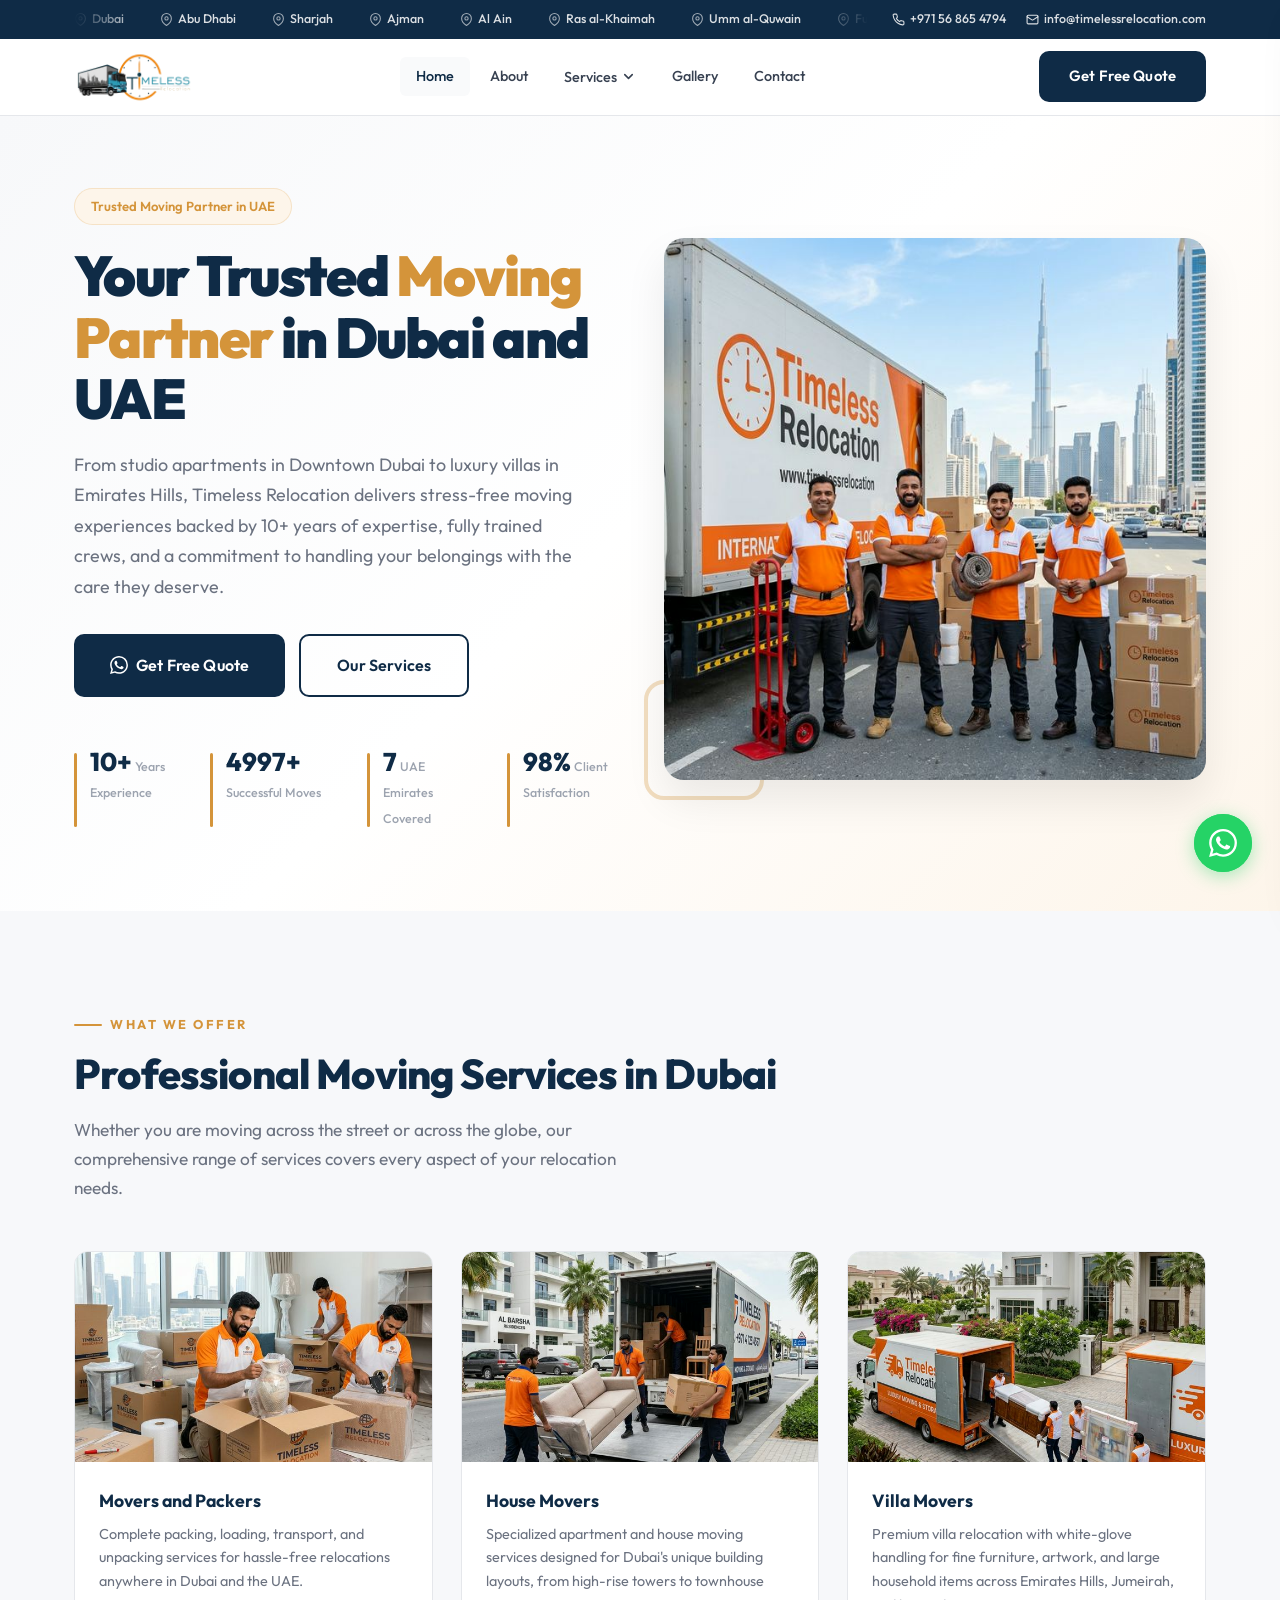
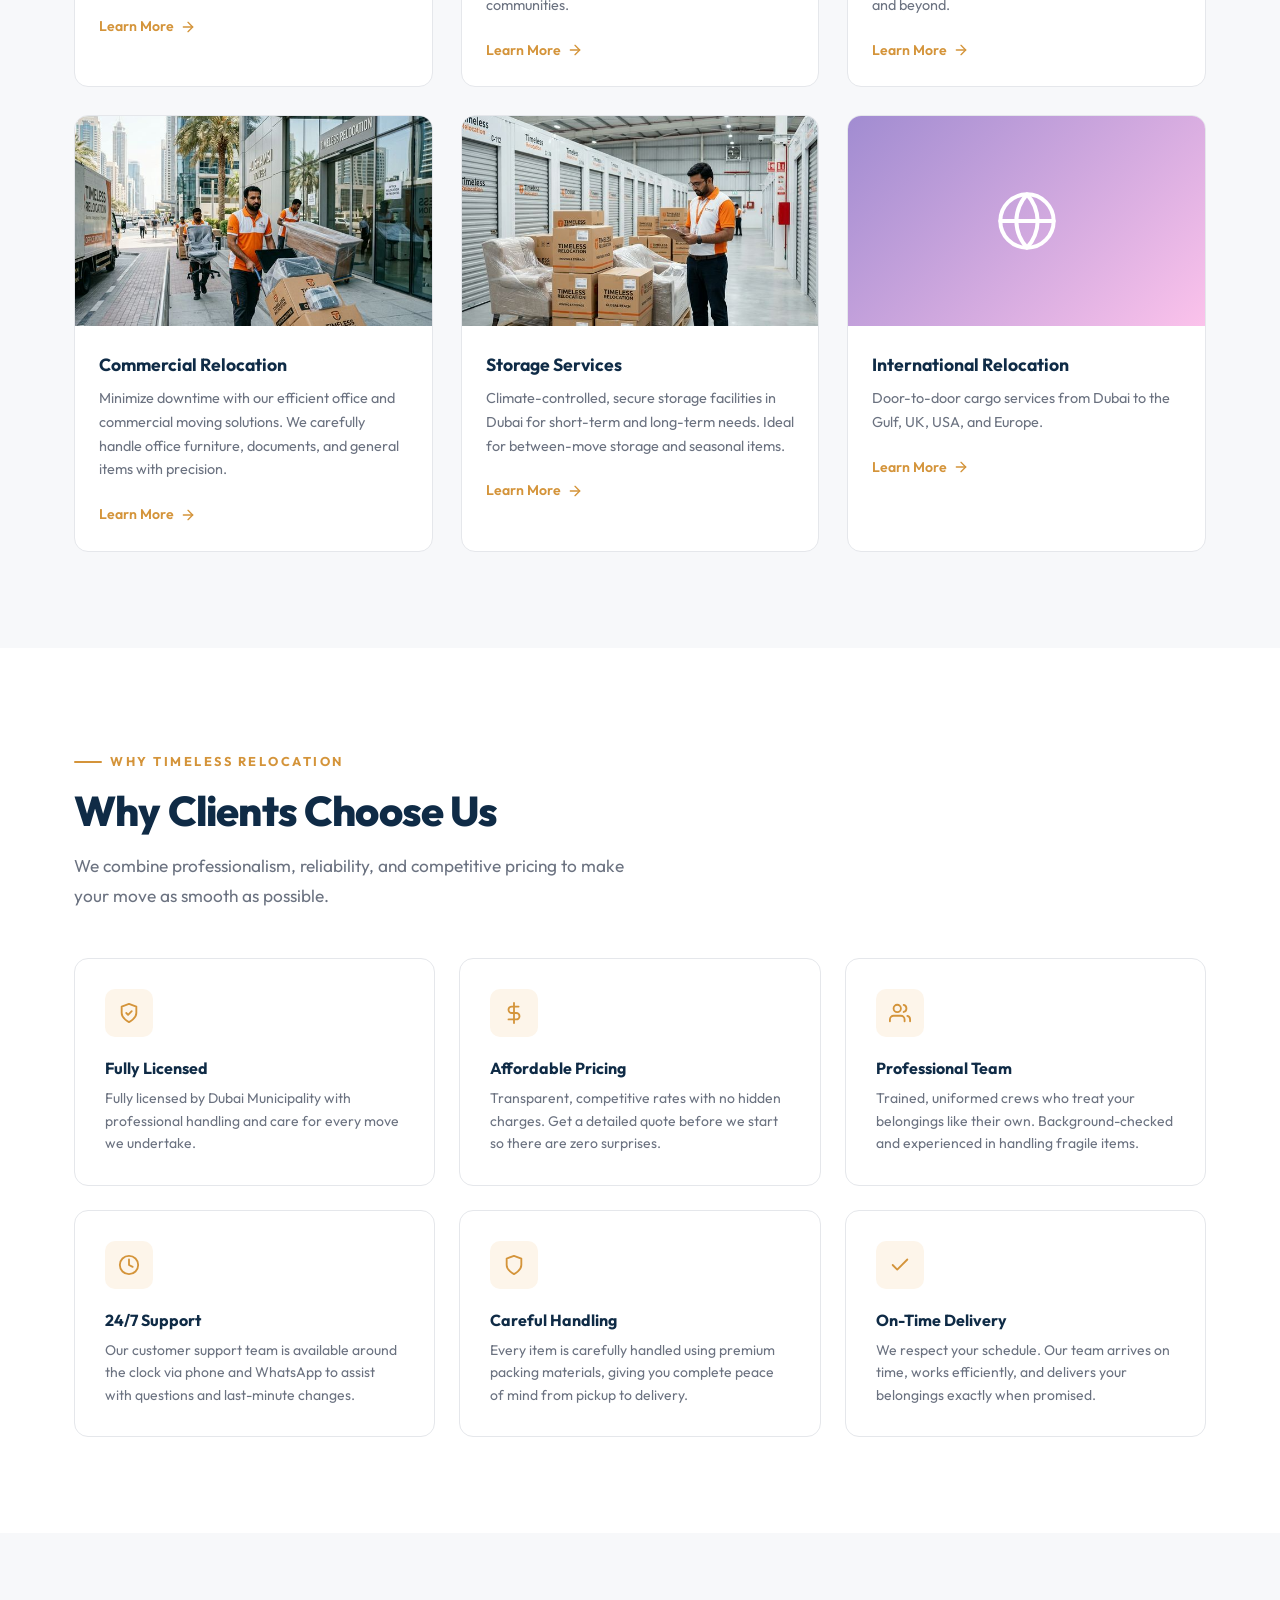
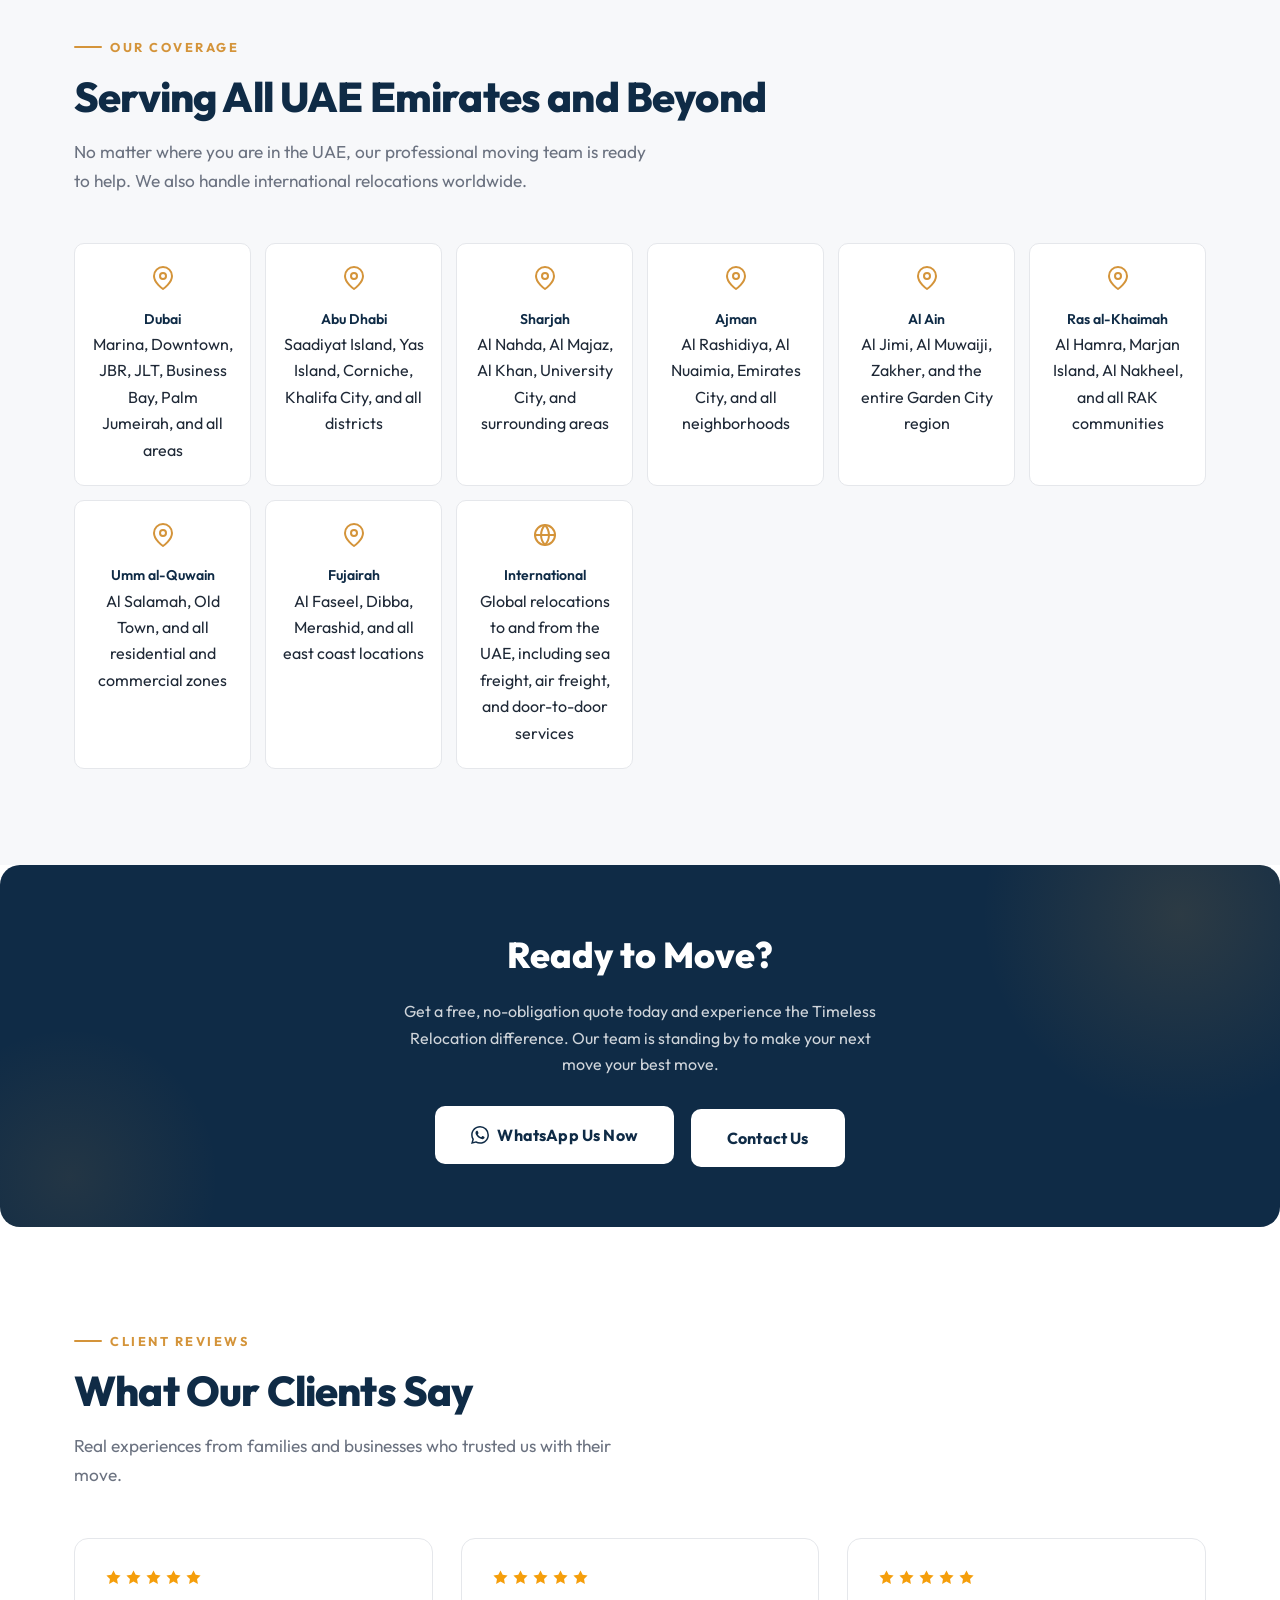
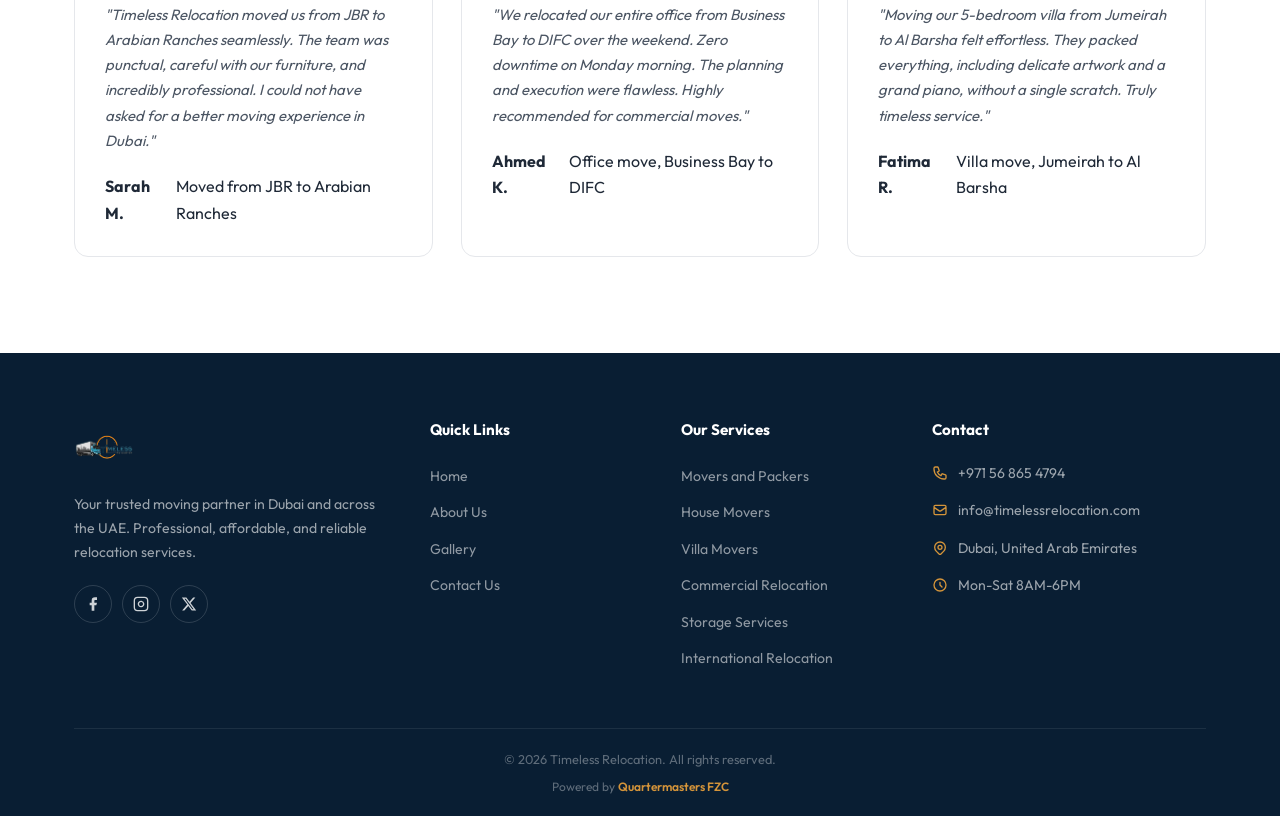
==== commit 338a25d9: "Final updates: Google Analytics, mobile fix, contact form, letterhead path - Google Analytics (G-512" ====
--- a/index.html
+++ b/index.html
@@ -103,6 +103,14 @@
     ]
   }
   </script>
+<!-- Google Analytics -->
+<script async src="https://www.googletagmanager.com/gtag/js?id=G-512KW6Q248"></script>
+<script>
+  window.dataLayer = window.dataLayer || [];
+  function gtag(){dataLayer.push(arguments);}
+  gtag('js', new Date());
+  gtag('config', 'G-512KW6Q248');
+</script>
 </head>
 <body>
 
